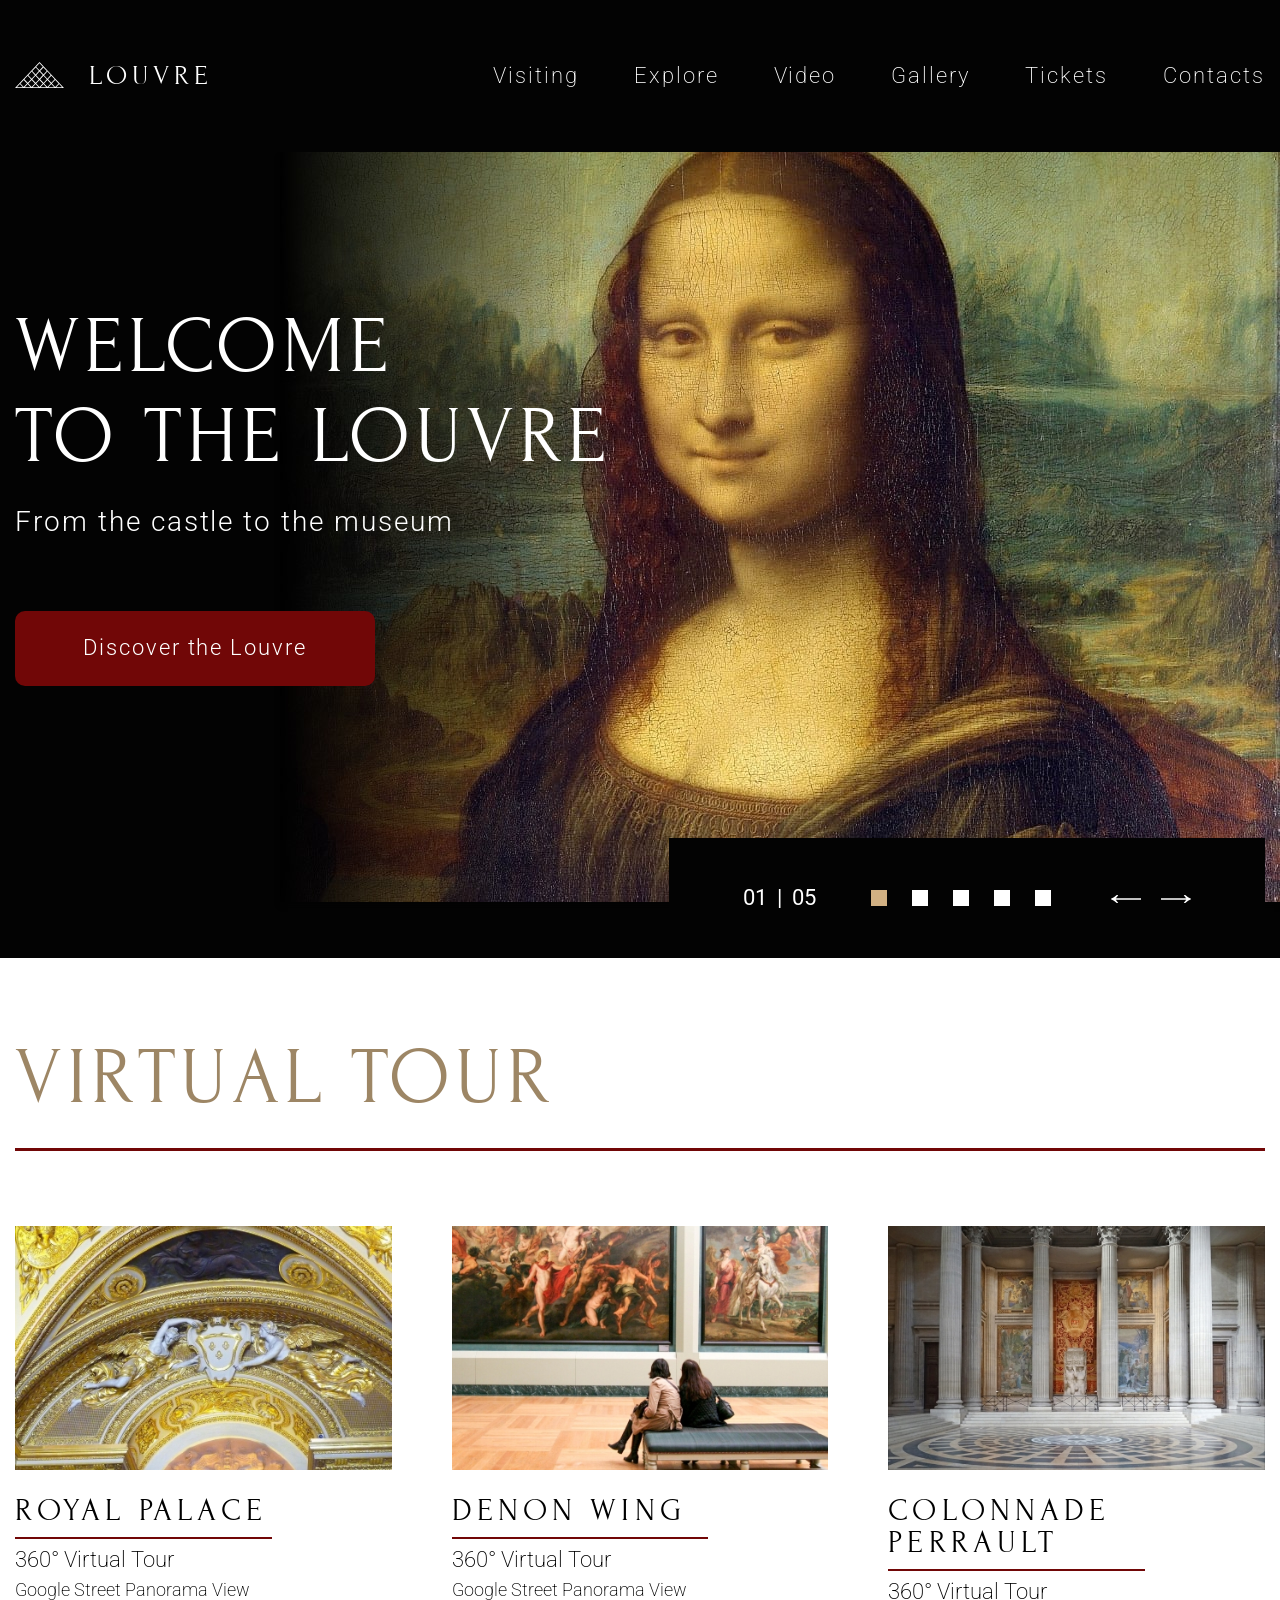
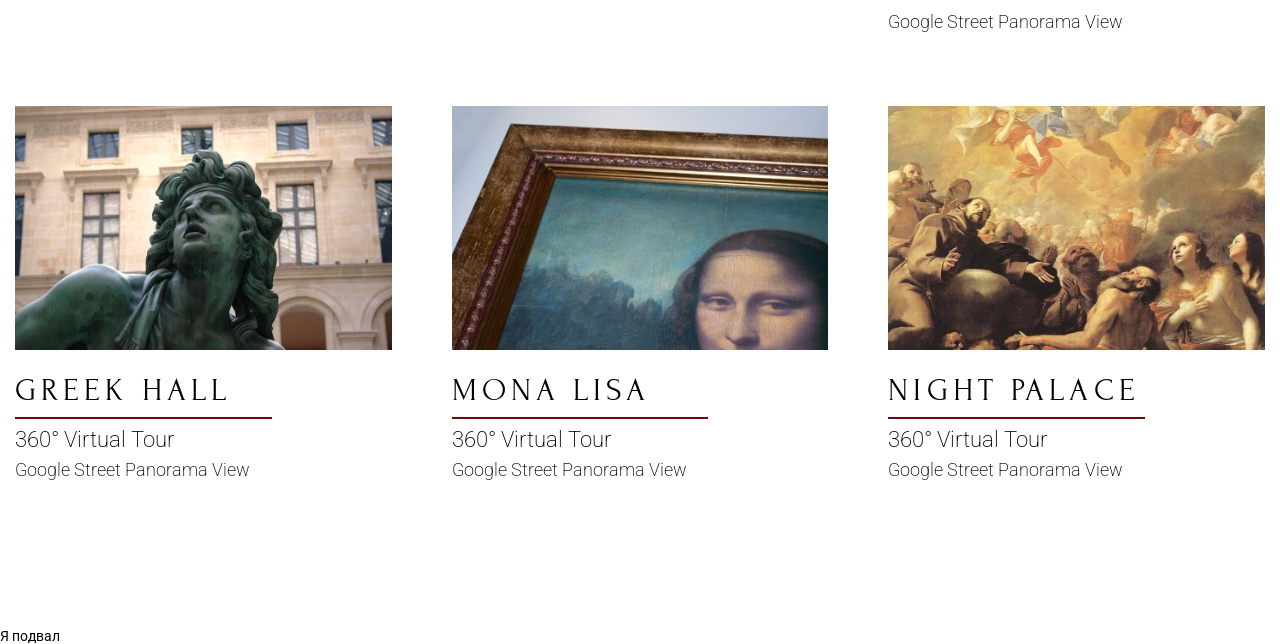
==== index.html @ 964377dc "feat: add block visiting" ====
<!DOCTYPE html>
<html lang="en">
<head>
    <meta charset="UTF-8">
    <meta name="viewport" content="width=1440, initial-scale=1.0">
    <link rel="stylesheet" href="./css/style.css">
    <title>museum</title>
</head>
<body>
    <div class="wrapper">
        <header class="header-top">
            <div class="header-top__container _container">
                <div class="header-top__body">
                    <div class="header-top__label">Louvre</div>
                    <ul class="header-top__menu menu-header">
                        <li class="menu-header__item"><a href="" class="menu-header__link">Visiting</a></li>
                        <li class="menu-header__item"><a href="" class="menu-header__link">Explore</a></li>
                        <li class="menu-header__item"><a href="" class="menu-header__link">Video</a></li>
                        <li class="menu-header__item"><a href="" class="menu-header__link">Gallery</a></li>
                        <li class="menu-header__item"><a href="" class="menu-header__link">Tickets</a></li>
                        <li class="menu-h   eader__item"><a href="" class="menu-header__link">Contacts</a></li>
                    </ul>
                </div>
            </div>
        </header>
        <main class="page">
            <section class="page__welcome welcome">
                <div class="welcome__container _container">
                    <div class="welcome__body">
                        <div class="welcome__content">
                            <h2 class="welcome__label">Welcome <br> to the Louvre</h2>
                            <div class="welcome__text">From the castle to the museum</div>
                            <a href="" class="welcome__button">Discover the Louvre</a>
                        </div>
                        <div class="welcome__slider slider-welcome">
                            <div class="slider-welcome__slide-numbers">
                                <div class="slider-welcome__current-slide-number">01</div>
                                <p>|</p>
                                <div class="slider-welcome__total-slide-numbers">05</div>
                            </div>
                            <div class="slider-welcome__rectangles">    
                                <div class="slider-welcome__rect slider-welcome__rect_cur"></div>
                                <div class="slider-welcome__rect"></div>
                                <div class="slider-welcome__rect"></div>
                                <div class="slider-welcome__rect"></div>
                                <div class="slider-welcome__rect"></div>
                            </div>
                            <div class="slider-welcome__left-arrow"><svg width="30" height="8" viewBox="0 0 30 8" fill="none" xmlns="http://www.w3.org/2000/svg"><path d="M5.72254 8C3.90173 6.31339 1.99422 5.08262 0 4.30769V3.69231C1.99422 2.89459 3.90173 1.66382 5.72254 0H7.23988C6.37283 1.4359 5.53468 2.52991 4.72543 3.28205H30V4.71795H4.72543C5.53468 5.47009 6.37283 6.5641 7.23988 8H5.72254Z" fill="currentColor" /></svg></div>
                            <div class="slider-welcome__right-arrow"><svg width="30" height="8" viewBox="0 0 30 8" fill="none" xmlns="http://www.w3.org/2000/svg"><path d="M24.2775 1.97284e-06C26.0983 1.68661 28.0058 2.91738 30 3.69231L30 4.30769C28.0058 5.10541 26.0983 6.33618 24.2775 8L22.7601 8C23.6272 6.5641 24.4653 5.47009 25.2746 4.71795L3.48964e-07 4.71795L5.01636e-07 3.28205L25.2746 3.28205C24.4653 2.52992 23.6272 1.4359 22.7601 1.86378e-06L24.2775 1.97284e-06Z" fill="currentColor" /></svg></div>
                        </div>
                    </div>
                    <div class="welcome__background-image"><img src="./images/welcome/01.jpg" alt=""></div>
                </div>
            </section>
            <section class="page__visiting visiting">
                <div class="visiting__container _container">
                    <div class="visiting__title"><h2>virtual tour</h2></div>
                    <div class="visiting__body">
                        <div class="visiting__row">
                            <div class="visiting__column">
                                <div class="visiting__item item-visiting">
                                    <a class="item-visiting__image _ibg" href="#"><img src="./images/visiting/01.jpg" alt="Royal Palace"></a>
                                    <div class="item-visiting__body">
                                        <a class="item-visiting__label" href="#">Royal Palace</a>
                                        <div class="item-visiting__horizontalrule"></div>
                                        <div class="item-visiting__type">360° Virtual Tour</div>
                                        <div class="item-visiting__text">Google Street Panorama View</div>
                                    </div>
                                </div>
                            </div>
                            <div class="visiting__column">
                                <div class="visiting__item item-visiting">
                                    <a class="item-visiting__image _ibg" href="#"><img src="./images/visiting/02.jpg" alt="Royal Palace"></a>
                                    <div class="item-visiting__body">
                                        <a class="item-visiting__label" href="#">Denon Wing</a>
                                        <div class="item-visiting__horizontalrule"></div>
                                        <div class="item-visiting__type">360° Virtual Tour</div>
                                        <div class="item-visiting__text">Google Street Panorama View</div>
                                    </div>
                                </div>
                            </div>
                            <div class="visiting__column">
                                <div class="visiting__item item-visiting">
                                    <a class="item-visiting__image _ibg" href="#"><img src="./images/visiting/03.jpg" alt="Royal Palace"></a>
                                    <div class="item-visiting__body">
                                        <a class="item-visiting__label" href="#">Colonnade Perrault</a>
                                        <div class="item-visiting__horizontalrule"></div>
                                        <div class="item-visiting__type">360° Virtual Tour</div>
                                        <div class="item-visiting__text">Google Street Panorama View</div>
                                    </div>
                                </div>
                            </div>
                        </div>
                        <div class="visiting__row">
                            <div class="visiting__column">
                                <div class="visiting__item item-visiting">
                                    <a class="item-visiting__image _ibg" href="#"><img src="./images/visiting/04.jpg" alt="Royal Palace"></a>
                                    <div class="item-visiting__body">
                                        <a class="item-visiting__label" href="#">Greek hall</a>
                                        <div class="item-visiting__horizontalrule"></div>
                                        <div class="item-visiting__type">360° Virtual Tour</div>
                                        <div class="item-visiting__text">Google Street Panorama View</div>
                                    </div>
                                </div>
                            </div>
                            <div class="visiting__column">
                                <div class="visiting__item item-visiting">
                                    <a class="item-visiting__image _ibg" href="#"><img src="./images/visiting/05.jpg" alt="Royal Palace"></a>
                                    <div class="item-visiting__body">
                                        <a class="item-visiting__label" href="#">Mona Lisa</a>
                                        <div class="item-visiting__horizontalrule"></div>
                                        <div class="item-visiting__type">360° Virtual Tour</div>
                                        <div class="item-visiting__text">Google Street Panorama View</div>
                                    </div>
                                </div>
                            </div>
                            <div class="visiting__column">
                                <div class="visiting__item item-visiting">
                                    <a class="item-visiting__image _ibg" href="#"><img src="./images/visiting/06.jpg" alt="Royal Palace"></a>
                                    <div class="item-visiting__body">
                                        <a class="item-visiting__label" href="#">Night Palace</a>
                                        <div class="item-visiting__horizontalrule"></div>
                                        <div class="item-visiting__type">360° Virtual Tour</div>
                                        <div class="item-visiting__text">Google Street Panorama View</div>
                                    </div>
                                </div>
                            </div>
                        </div>
                    </div>
                </div>
            </section>
        </main>
        <footer class="footer">Я подвал</footer>
    </div>
    
</body>
</html>
---- css/style.css ----
/*Обнуление*/
*{padding: 0;margin: 0;border: 0;}
*,*:before,*:after{-moz-box-sizing: border-box;-webkit-box-sizing: border-box;box-sizing: border-box;}
:focus,:active{outline: none;}
a:focus,a:active{outline: none;}
nav,footer,header,aside{display: block;}
html,body{height:100%;width:100%;font-size:100%;line-height:1;font-size:14px;-ms-text-size-adjust:100%;-moz-text-size-adjust:100%;-webkit-text-size-adjust:100%;}
input,button,textarea{font-family:inherit;}
input::-ms-clear{display: none;}
button{cursor: pointer;}
button::-moz-focus-inner{padding:0;border:0;}
a,a:visited{text-decoration: none;}
a:hover{text-decoration: none;}
ul li{list-style: none;}
img{vertical-align: top;}
h1,h2,h3,h4,h5,h6{font-size:inherit;font-weight: inherit;}
/*--------------------*/

@font-face{
    font-family: 'Roboto';
    src: url(../fonts/Roboto-Regular.woff2) format('woff2');
    font-weight: 400;
    font-style: normal;
    font-display: swap;
}
@font-face{
    font-family: 'Roboto';
    src: url(../fonts/Roboto-Light.woff2) format('woff2');
    font-weight: 300;
    font-style: normal;
    font-display: swap;
}
@font-face{
    font-family: 'Roboto';
    src: url(../fonts/Roboto-Medium.woff2) format('woff2');
    font-weight: 500;
    font-style: normal;
    font-display: swap;
}
@font-face{
    font-family: 'Roboto';
    src: url(../fonts/Roboto-Thin.woff2) format('woff2');
    font-weight: 100;
    font-style: normal;
    font-display: swap;
}
@font-face{
    font-family: 'Roboto';
    src: url(../fonts/Roboto-Bold.woff2) format('woff2');
    font-weight: 700;
    font-style: normal;
    font-display: swap;
}
@font-face{
    font-family: 'Forum';
    src: url(../fonts/Forum.woff2) format('woff2');
    font-weight: 400;
    font-style: normal;
    font-display: swap;
}
@font-face{
    font-family: 'Roboto';
    src: url(../fonts/Roboto-ExtraLight.woff2) format('woff2');
    font-weight: 200;
    font-style: normal;
    font-display: swap;
}

:root { 
  --font-family: "Roboto", sans-serif;
  --second-family: "Forum", sans-serif;
}

body{
    font-family: var(--font-family);
}

._container {
    min-height: 100%;
    max-width: 1440px;
    padding: 0 15px;
    margin: 0 auto;
    box-sizing: content-box;
}

.wrapper {
    max-width: 100%;
    min-height: 100%;
    display: flex;
    flex-direction: column;
}

._ibg{
    position: relative;
}
._ibg img{
    position: absolute;
    width: 100%;
    height: 100%;
    top: 0;
    left: 0;
    object-fit: cover;
}

/*--PAGE--------------------------------*/
.page {
    flex: 1 1 auto;
}

.page__welcome {
}
.page__visiting {
}

/*-HEADER-------------------------------------------------------------*/
.header-top {
    background: #030303;
    padding: 62px 0;
}

.header-top__container {
}

.header-top__body {
    display: flex;
    align-items: center;
    justify-content: space-between;
}
.header-top__label {
    font-family: var(--second-family);
    font-size: 28px;
    letter-spacing: 0.18em;
    text-transform: uppercase;
    color: #fff;
    background: url(../images/header/icons/01.svg) 0 0 no-repeat;
    display: flex;
    align-items: center;
    padding: 0 0 0 74px;
}
.header-top__menu {
}
.menu-header {
    display: flex;
    align-items: center;
}
.menu-header__item {
}
.menu-header__item:not(:last-child) {
    margin: 0 55px 0 0;
}
.menu-header__link {
    font-weight: 200;
    font-size: 22px;
    letter-spacing: 0.09em;
    color: #fff;
    transition: all 0.2s ease 0s;
}
.menu-header__link:hover{
    color:#9d8665;
}
.menu-header__link:active{
    color: #7e6c51;
}

/*-WELCOM--------------------------------------*/


.welcome {
    position: relative;
    background: #030303;
    overflow: hidden;
}
.welcome__container {
    position: relative;
}
.welcome__body{
    position: relative;
    z-index: 10;
}
._container {
}
.welcome__content {
    padding: 150px 0 272px 0;
    max-width: 598px;
}
.welcome__label {
    font-family: var(--second-family);
    font-weight: 400;
    font-size: 80px;
    line-height: 113%;
    letter-spacing: 0.06em;
    text-transform: uppercase;
    color: #fff;
    margin: 0 0 25px 0;
}
.welcome__text {
    font-weight: 300;
    font-size: 28px;
    letter-spacing: 0.07em;
    color: #fff;
    margin: 0 0 75px 0;
}
.welcome__button {
    border-radius: 10px;
    max-width: 360px;
    background: #710707;
    min-height: 75px;
    display: flex;
    align-items: center;
    justify-content: center;
    text-align: center;
    padding: 0 64px;
    font-weight: 300;
    font-size: 22px;
    letter-spacing: 0.09em;
    color: #fff;
    transition: all 0.2s ease 0s;
}
.welcome__button:hover{
    background: #9d8665;
}
.welcome__image {
}
.welcome__slider {
    position: absolute;
    bottom: 0;
    right: 0;
    min-height: 120px;
    padding: 0 74px;
    background: #030303;
}
.slider-welcome {
    display: flex;
    justify-content: center;
    align-items: center;
    text-align: center;
}
.slider-welcome__slide-numbers{
    display: inline-flex;
    font-weight: 400;
    font-size: 22px;
    line-height: 182%;
    text-transform: uppercase;
    color: #fff;
    margin-right: 55px;
}
.slider-welcome__slide-numbers > *:not(:last-child){
    margin-right: 10px;
}
.slider-welcome__current-slide-number {
}
.slider-welcome__total-slide-numbers {
}
.slider-welcome__rectangles{
    display: flex;
    margin-right: 60px;
}
.slider-welcome__rectangles >*:not(:last-child){
    margin-right: 25px;
}
.slider-welcome__rect {
    padding: 8px 8px;
    background-color: #fff;
}
.slider-welcome__rect_cur {
    background-color: #d2b183;
    transition: all 0.2s ease 0s;
}
.slider-welcome__rect_cur:hover{
    background-color: #9d8665;
}
.slider-welcome__left-arrow{
    color: #fff;
    transition: all 0.2s ease 0s;
}
.slider-welcome__right-arrow {
    margin-left:20px;
    color: #fff;
    transition: all 0.2s ease 0s;
}

.slider-welcome__left-arrow:hover{
    color: #9d8665;
}

.slider-welcome__right-arrow:hover{
    color: #9d8665;
} 

.welcome__background-image{
    position: absolute;
    top: 0;
    right: 0;
    z-index: 2;
    box-shadow: 0 4px 4px 0 #030303;
}
.welcome__background-image img{
    max-width: 100%;
}

/*-VISITING-----------------------------------------------*/


.visiting {
    padding: 75px 0;
}
.visiting__container {
}

.visiting__title {
    font-weight: 400;
    font-family: var(--second-family);
    font-size: 80px;
    line-height: 113%;
    letter-spacing: 0.06em;
    text-transform: uppercase;
    color: #9d8665;
    padding: 0 0 25px 0;
    border-bottom: 3px solid #710707;
}
.visiting__body {
    padding: 75px 0 0 0;
}
.visiting__row {
    display: flex;
    margin: 0 -30px;
}
.visiting__column {
    flex: 0 1 33.33333%;
    padding: 0 30px;
    margin: 0 0 75px 0;
}
.visiting__item {
}
.item-visiting {
}
.item-visiting__image {
    padding: 0 0 64.772%  0;
    display: block;
    position: relative;
    margin: 0 0 25px 0;
}
.item-visiting__body {
}
.item-visiting__body>*:not(:last-child) {
    margin: 0 0 10px 0;
}
.item-visiting__label {
    font-family: var(--second-family);
    font-weight: 400;
    font-size: 32px;
    letter-spacing: 0.16em;
    text-transform: uppercase;
    display: block;
    color: inherit;
}
.item-visiting__horizontalrule{
    min-height: 2px;
    background-color: #710707;
    max-width: 68.18%;
}
.item-visiting__type {
    font-weight: 200;
    font-size: 22px;
}
.item-visiting__text {
    font-weight: 200;
    font-size: 18px;
}
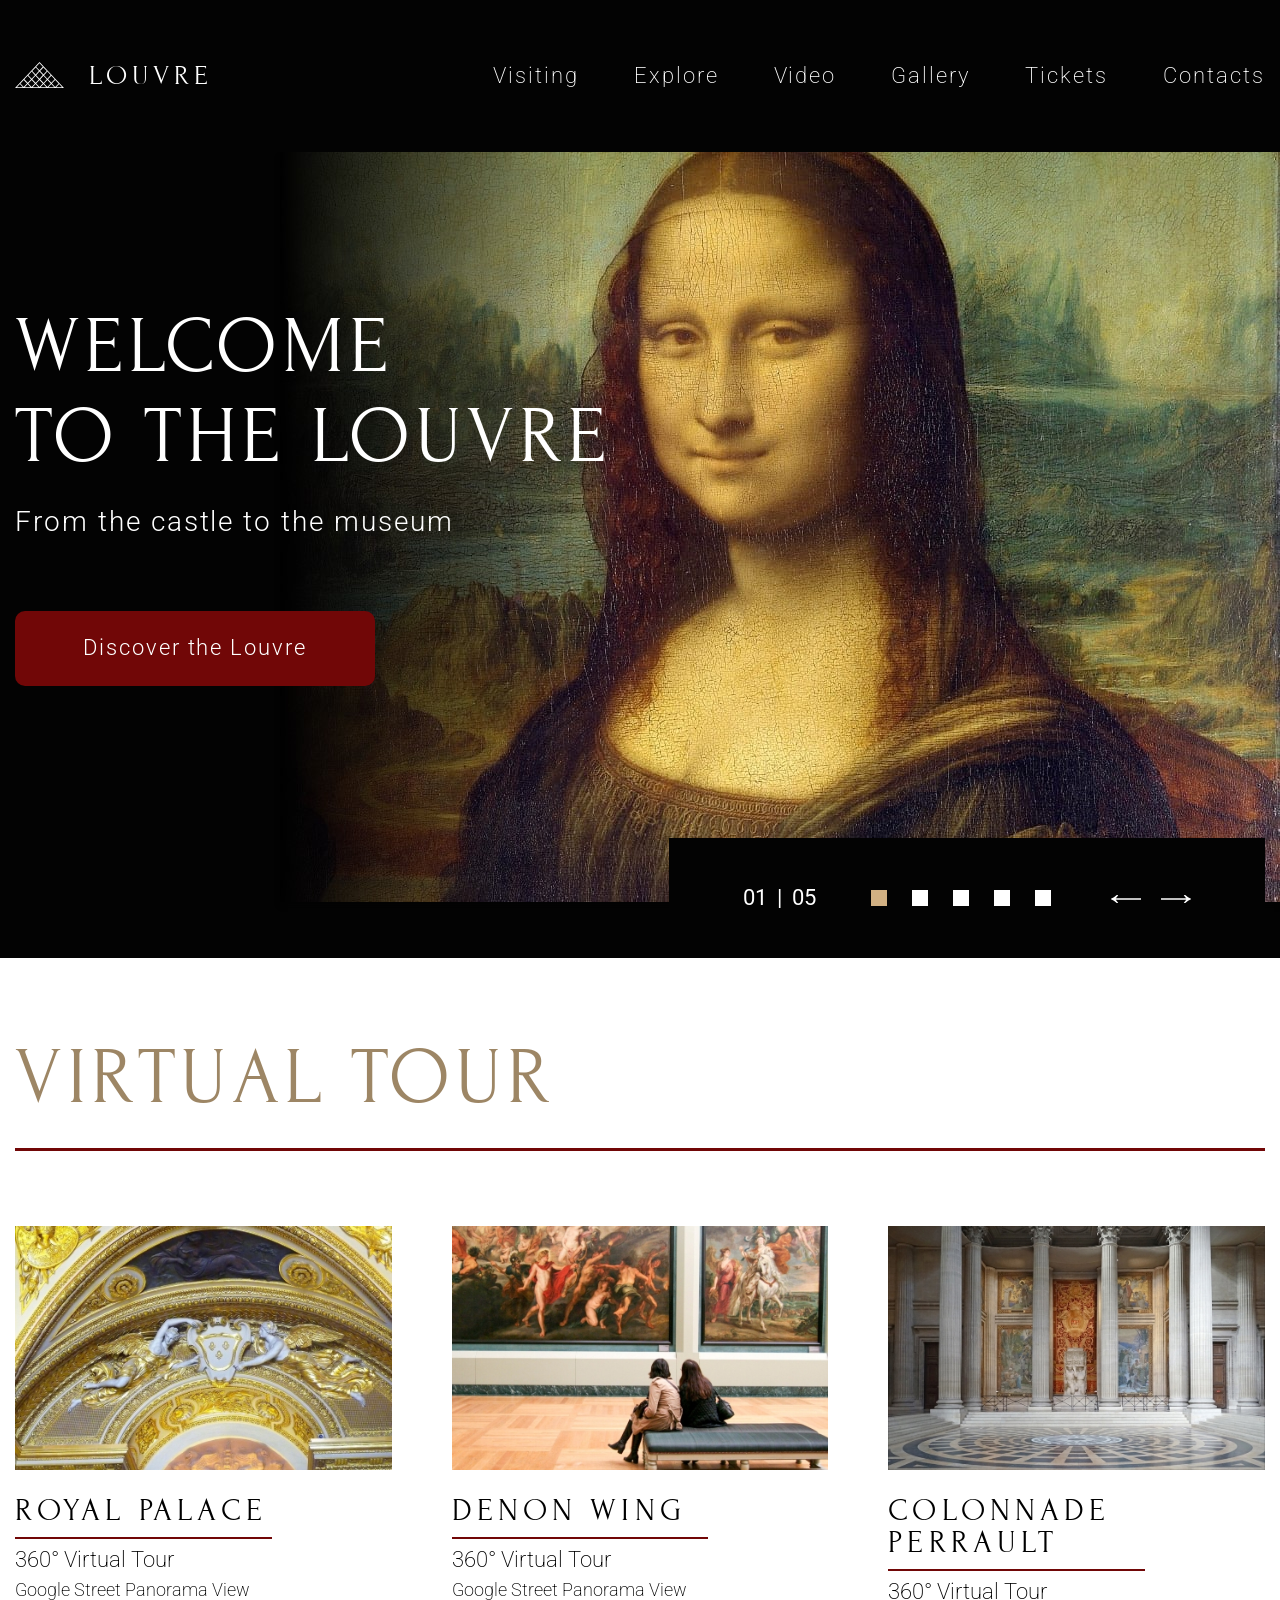
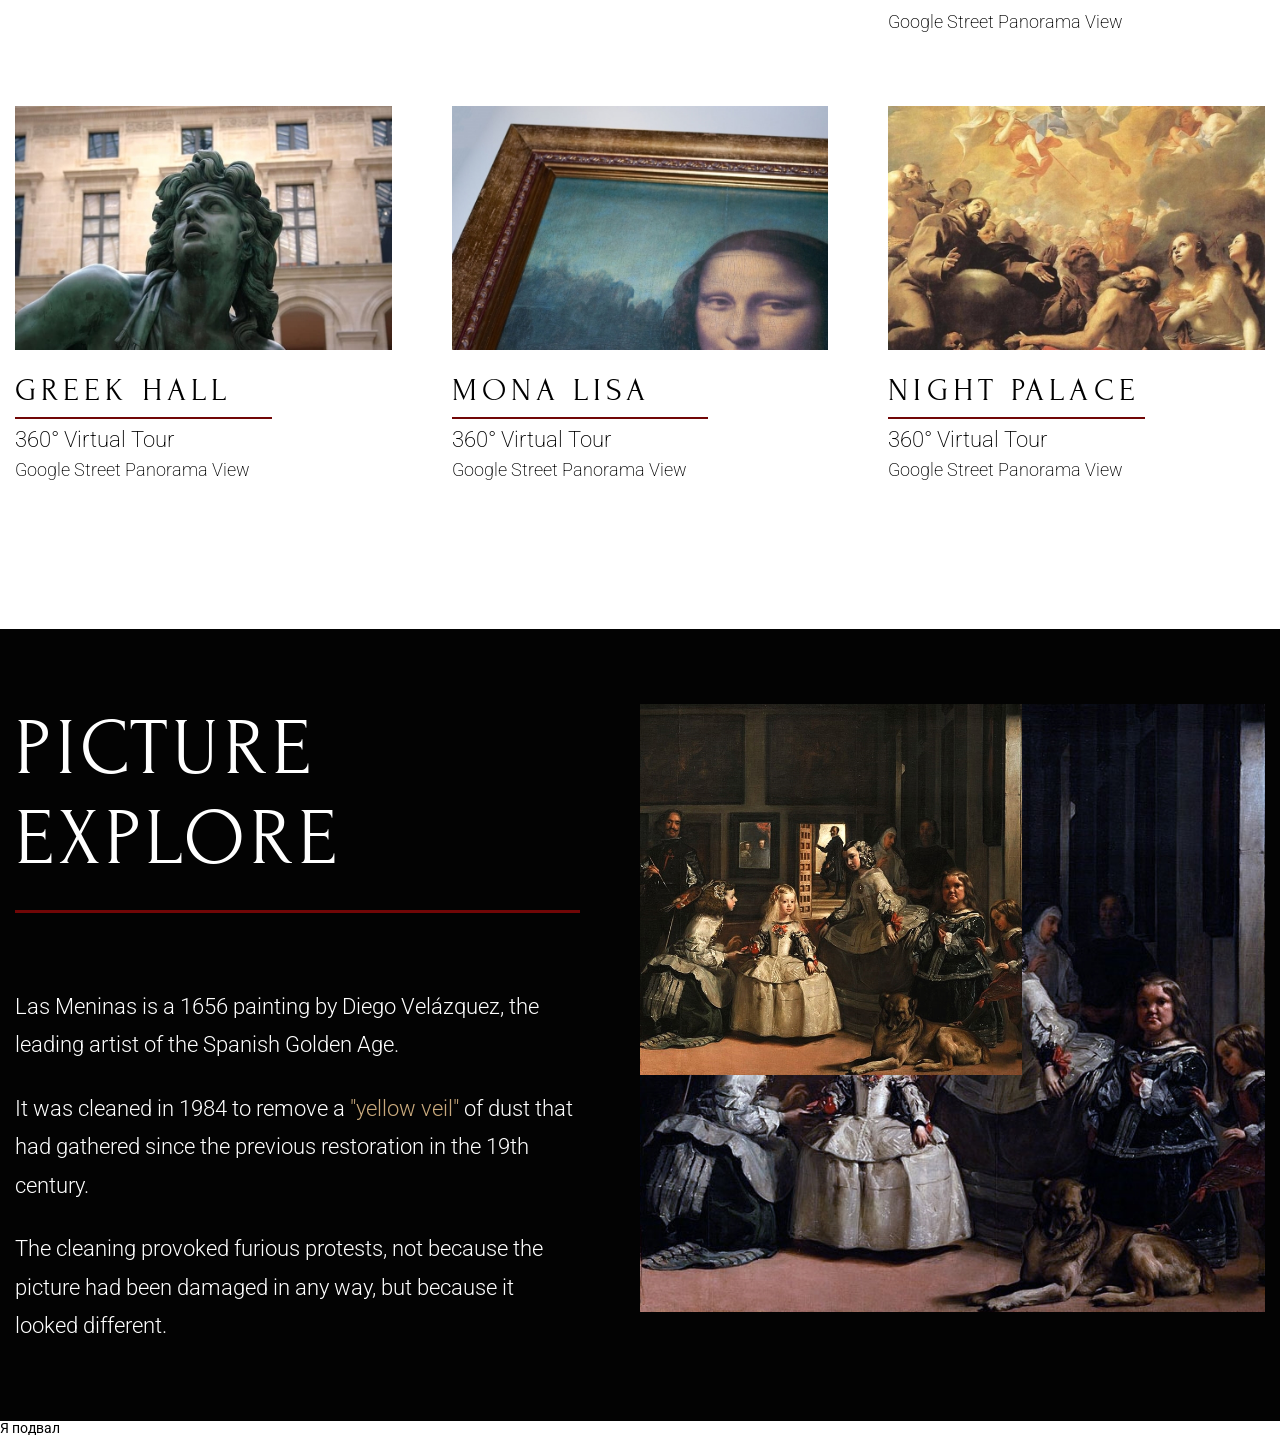
==== commit 81bf6534: "feat: add explore block" ====
--- a/index.html
+++ b/index.html
@@ -129,6 +129,24 @@
                     </div>
                 </div>
             </section>
+            <section class="page__explore explore">
+                <div class="explore__container _container">
+                    <div class="explore__body">
+                        <div class="explore__content">
+                            <div class="explore__title title"><h2>Picture explore</h2></div>
+                            <div class="explore__paragraphs">
+                                <div class="explore__paragraph">Las Meninas is a 1656 painting by Diego Velázquez, the leading artist of the Spanish Golden Age.</div>
+                                <div class="explore__paragraph">It was cleaned in 1984 to remove a <span class="gold-text">"yellow veil"</span> of dust that had gathered since the previous restoration in the 19th century.</div>
+                                <div class="explore__paragraph">The cleaning provoked furious protests, not because the picture had been damaged in any way, but because it looked different.</div>
+                            </div>
+                        </div>
+                        <div class="explore__images">
+                            <div class="explore__image explore__image_before"><img src="./images/explore/01.jpg" alt=""></div>
+                            <div class="explore__image explore__image_after"><img src="./images/explore/02.jpg" alt=""></div>
+                        </div>
+                    </div>
+                </div>
+            </section>
         </main>
         <footer class="footer">Я подвал</footer>
     </div>
--- a/css/style.css
+++ b/css/style.css
@@ -112,6 +112,9 @@
 .page__visiting {
 }
 
+.page__explore {
+}
+
 /*-HEADER-------------------------------------------------------------*/
 .header-top {
     background: #030303;
@@ -366,4 +369,69 @@
 .item-visiting__text {
     font-weight: 200;
     font-size: 18px;
+}
+
+/*-EXPLORE-------------------------------------------------------------*/
+
+
+.explore {
+    background: #030303;
+    padding: 75px 0;
+}
+.explore__container {
+}
+.explore__body{
+    display: flex;
+}
+.explore__content {
+    color: #fff;
+    flex: 1 1 auto;
+    padding: 0 60px 0 0;
+}
+.explore__title {
+    padding: 0 0 25px 0;
+    border-bottom: 3px solid #710707;
+    margin: 0 0 75px 0;
+}
+.title {
+    font-family: var(--second-family);
+    font-weight: 400;
+    font-size: 80px;
+    line-height: 113%;
+    letter-spacing: 0.06em;
+    text-transform: uppercase;
+}
+.explore__paragraphs >*:not(:last-child) {
+    margin: 0 0 25px 0;
+}
+.explore__paragraph {
+    font-weight: 300;
+    font-size: 22px;
+    line-height: 175%;
+}
+.gold-text {
+    color: #caaa7d;
+}
+.explore__images{
+    flex: 0 0 50%;
+    max-width: 100%;
+    overflow: hidden;
+    position: relative;
+    padding: 0 0 48.61% 0;
+}
+.explore__image {
+    position: absolute;
+    top: 0;
+    left: 0;
+}
+.explore__image img {
+    width: 100%;
+    height: 100%;
+    object-fit: cover;
+}
+.explore__image_before {
+    max-width: 61.11%;
+    z-index: 200;
+}
+.explore__image_after {
 }
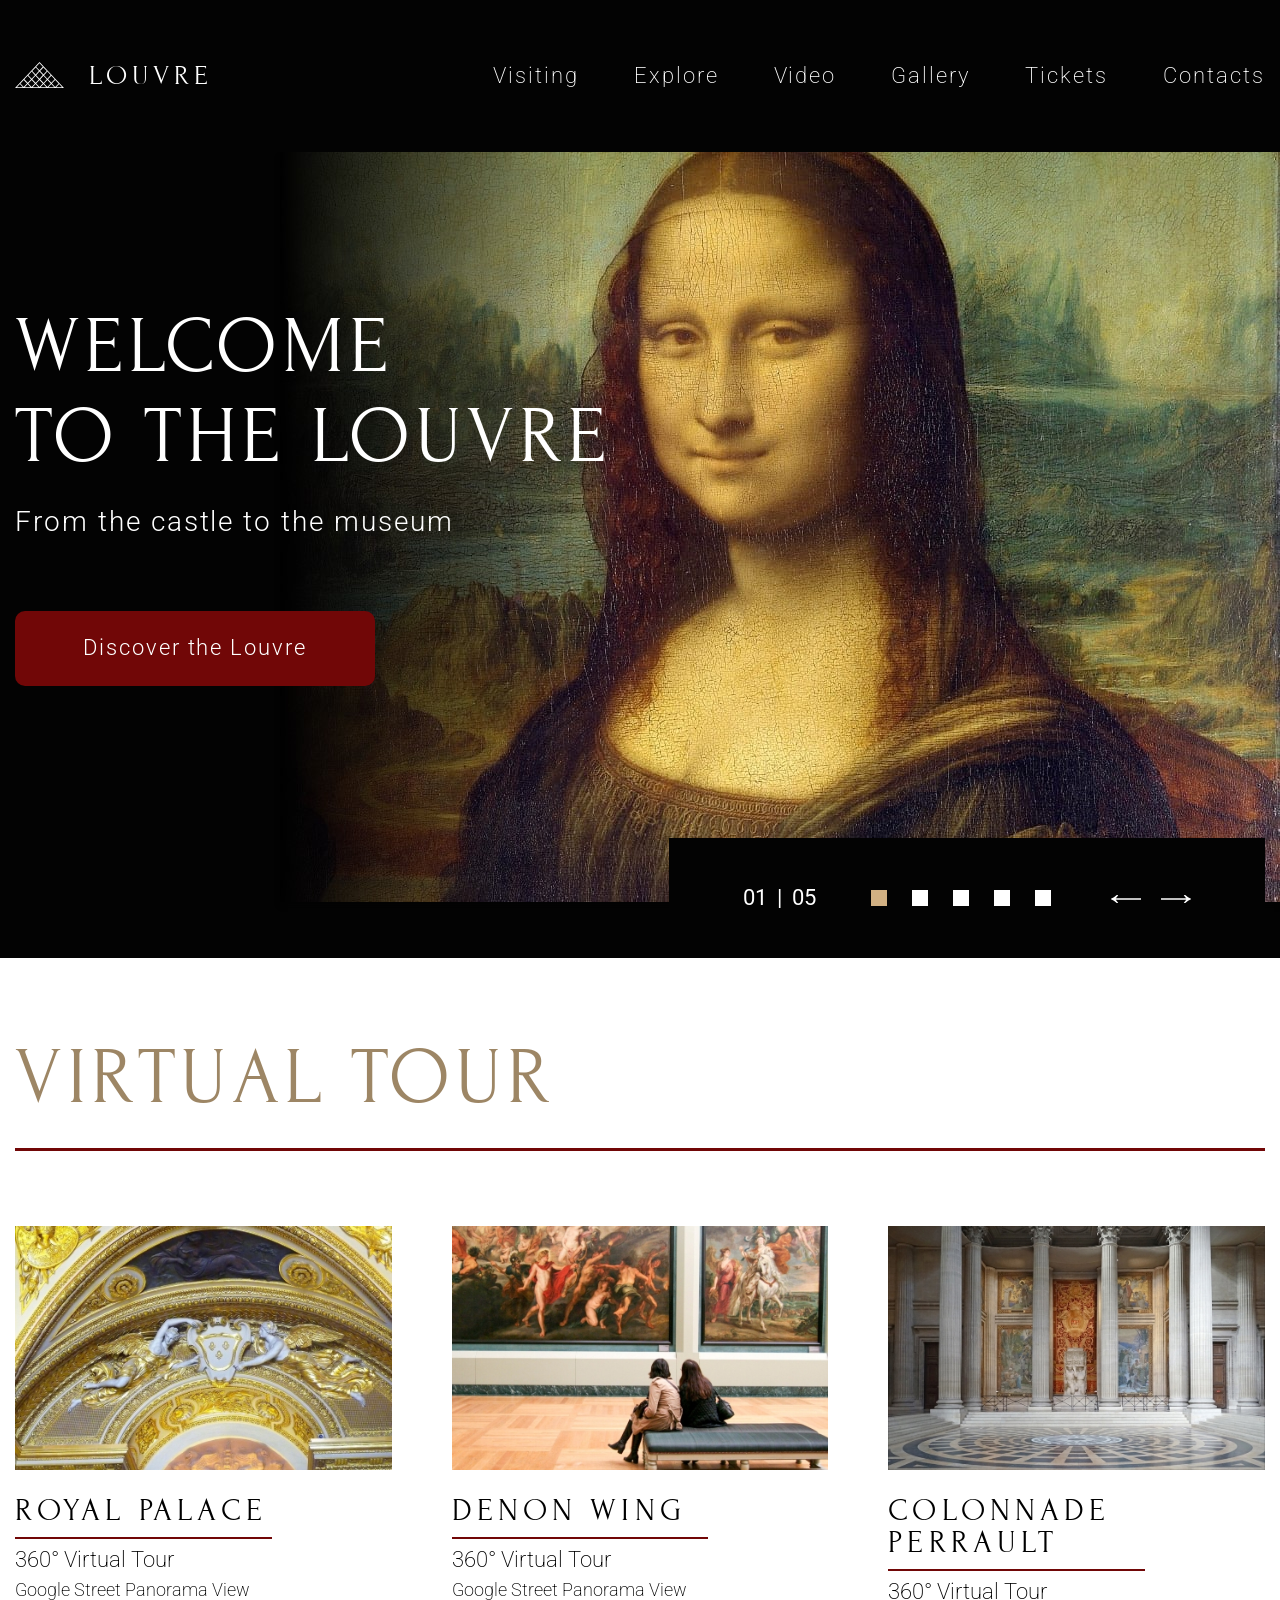
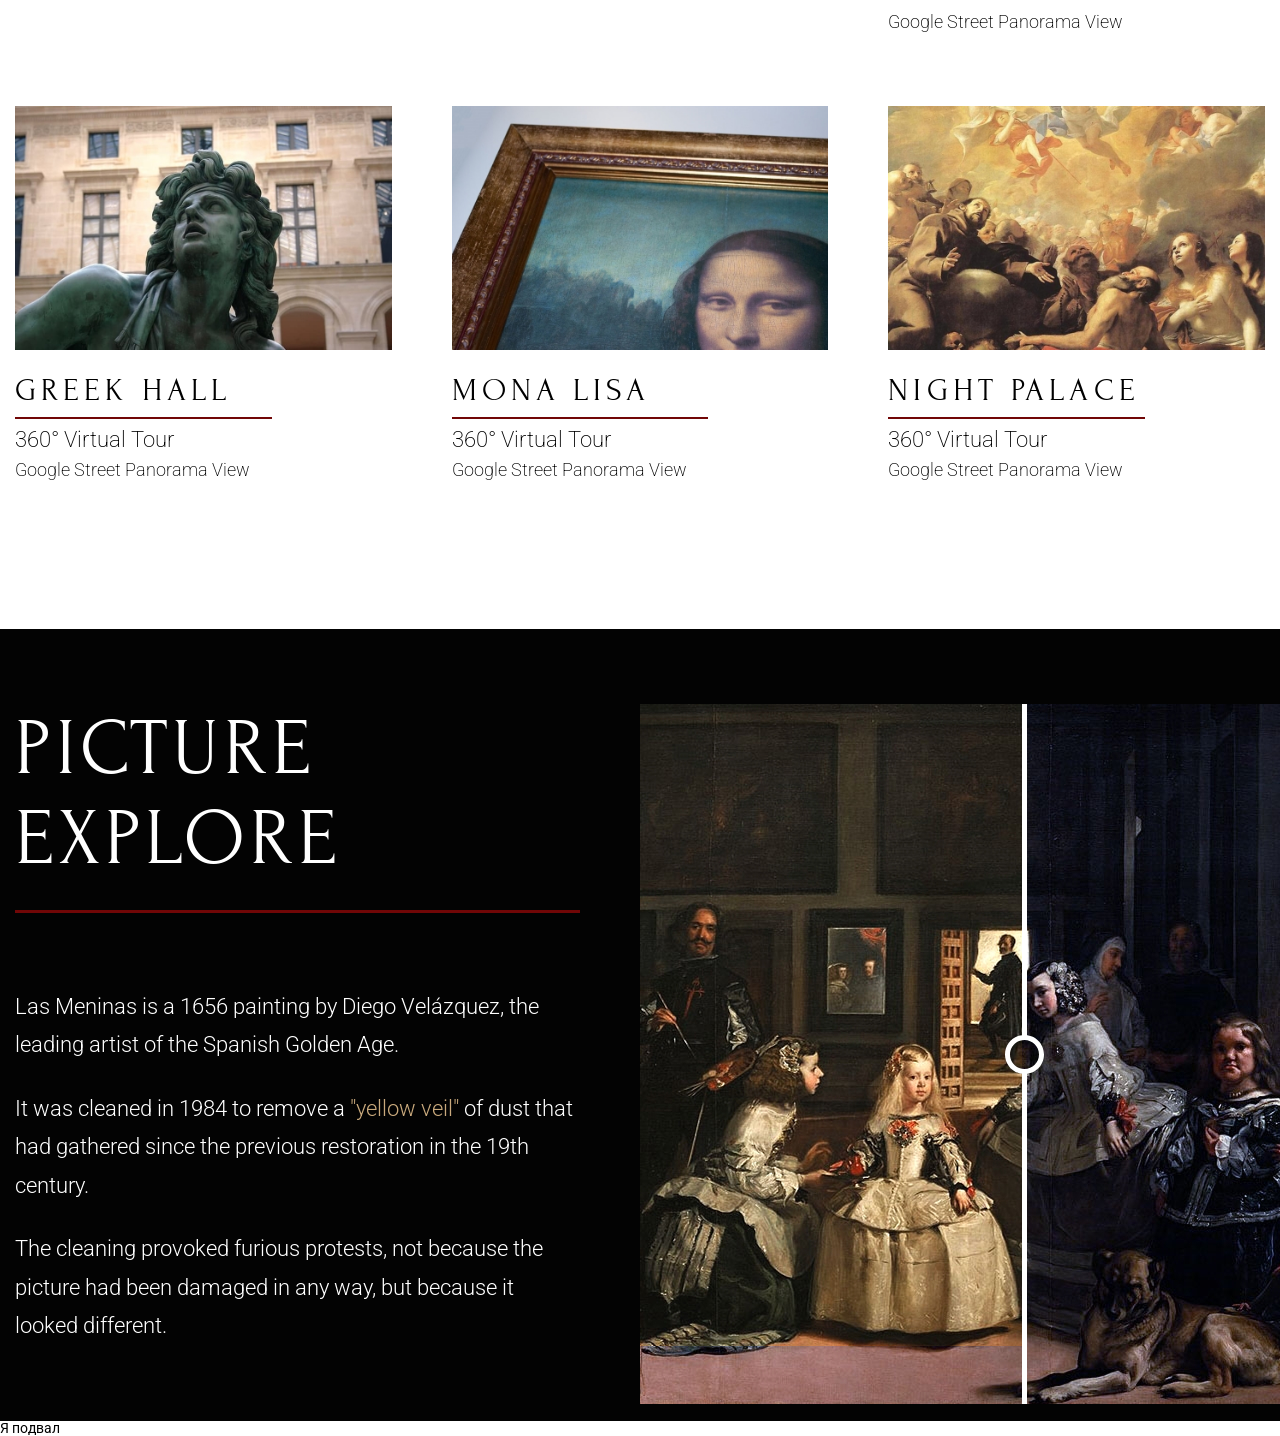
==== commit 9d5fffc9: "feate: create block visiting" ====
--- a/index.html
+++ b/index.html
@@ -143,6 +143,9 @@
                         <div class="explore__images">
                             <div class="explore__image explore__image_before"><img src="./images/explore/01.jpg" alt=""></div>
                             <div class="explore__image explore__image_after"><img src="./images/explore/02.jpg" alt=""></div>
+                            <div class="explore__dragme">
+                                <svg width="39" height="700" viewBox="0 0 39 700" fill="none" xmlns="http://www.w3.org/2000/svg"><path fill-rule="evenodd" clip-rule="evenodd" d="M19.5 365C27.5081 365 34 358.508 34 350.5C34 342.492 27.5081 336 19.5 336C11.4919 336 5 342.492 5 350.5C5 358.508 11.4919 365 19.5 365ZM19.5 370C30.2696 370 39 361.27 39 350.5C39 339.73 30.2696 331 19.5 331C8.73045 331 0 339.73 0 350.5C0 361.27 8.73045 370 19.5 370Z" fill="white" /><path d="M17 0H22V332H17V0Z" fill="white" /><path d="M17 368H22V700H17V368Z" fill="white" /></svg>
+                            </div>
                         </div>
                     </div>
                 </div>
--- a/css/style.css
+++ b/css/style.css
@@ -414,8 +414,6 @@
 }
 .explore__images{
     flex: 0 0 50%;
-    max-width: 100%;
-    overflow: hidden;
     position: relative;
     padding: 0 0 48.61% 0;
 }
@@ -425,13 +423,21 @@
     left: 0;
 }
 .explore__image img {
-    width: 100%;
+    
+}
+.explore__image_before {
+    width: 61.11%;
     height: 100%;
-    object-fit: cover;
-}
-.explore__image_before {
-    max-width: 61.11%;
     z-index: 200;
-}
+    overflow: hidden;
+}
+
 .explore__image_after {
+       
+}
+.explore__dragme{
+    position: absolute;
+    top: 0; left: 58.4%;
+    z-index: 300;
+    cursor: pointer;
 }
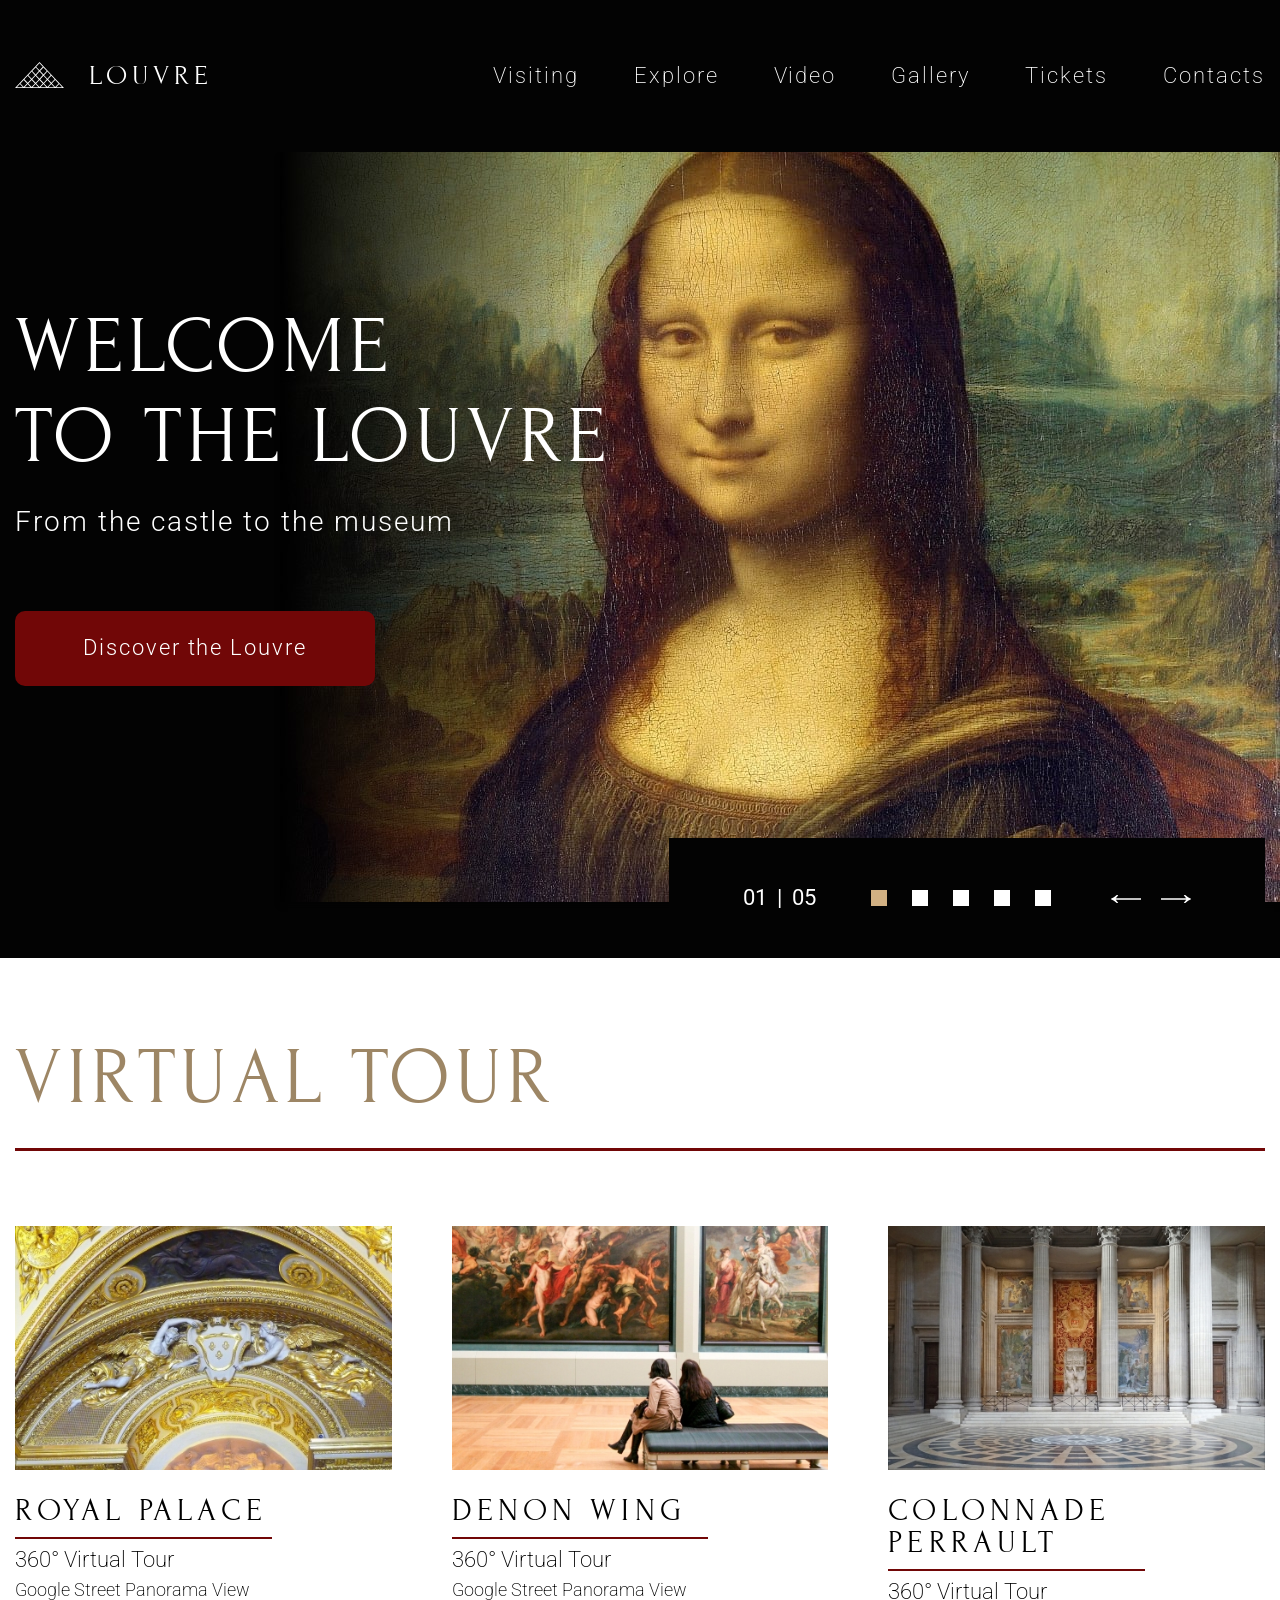
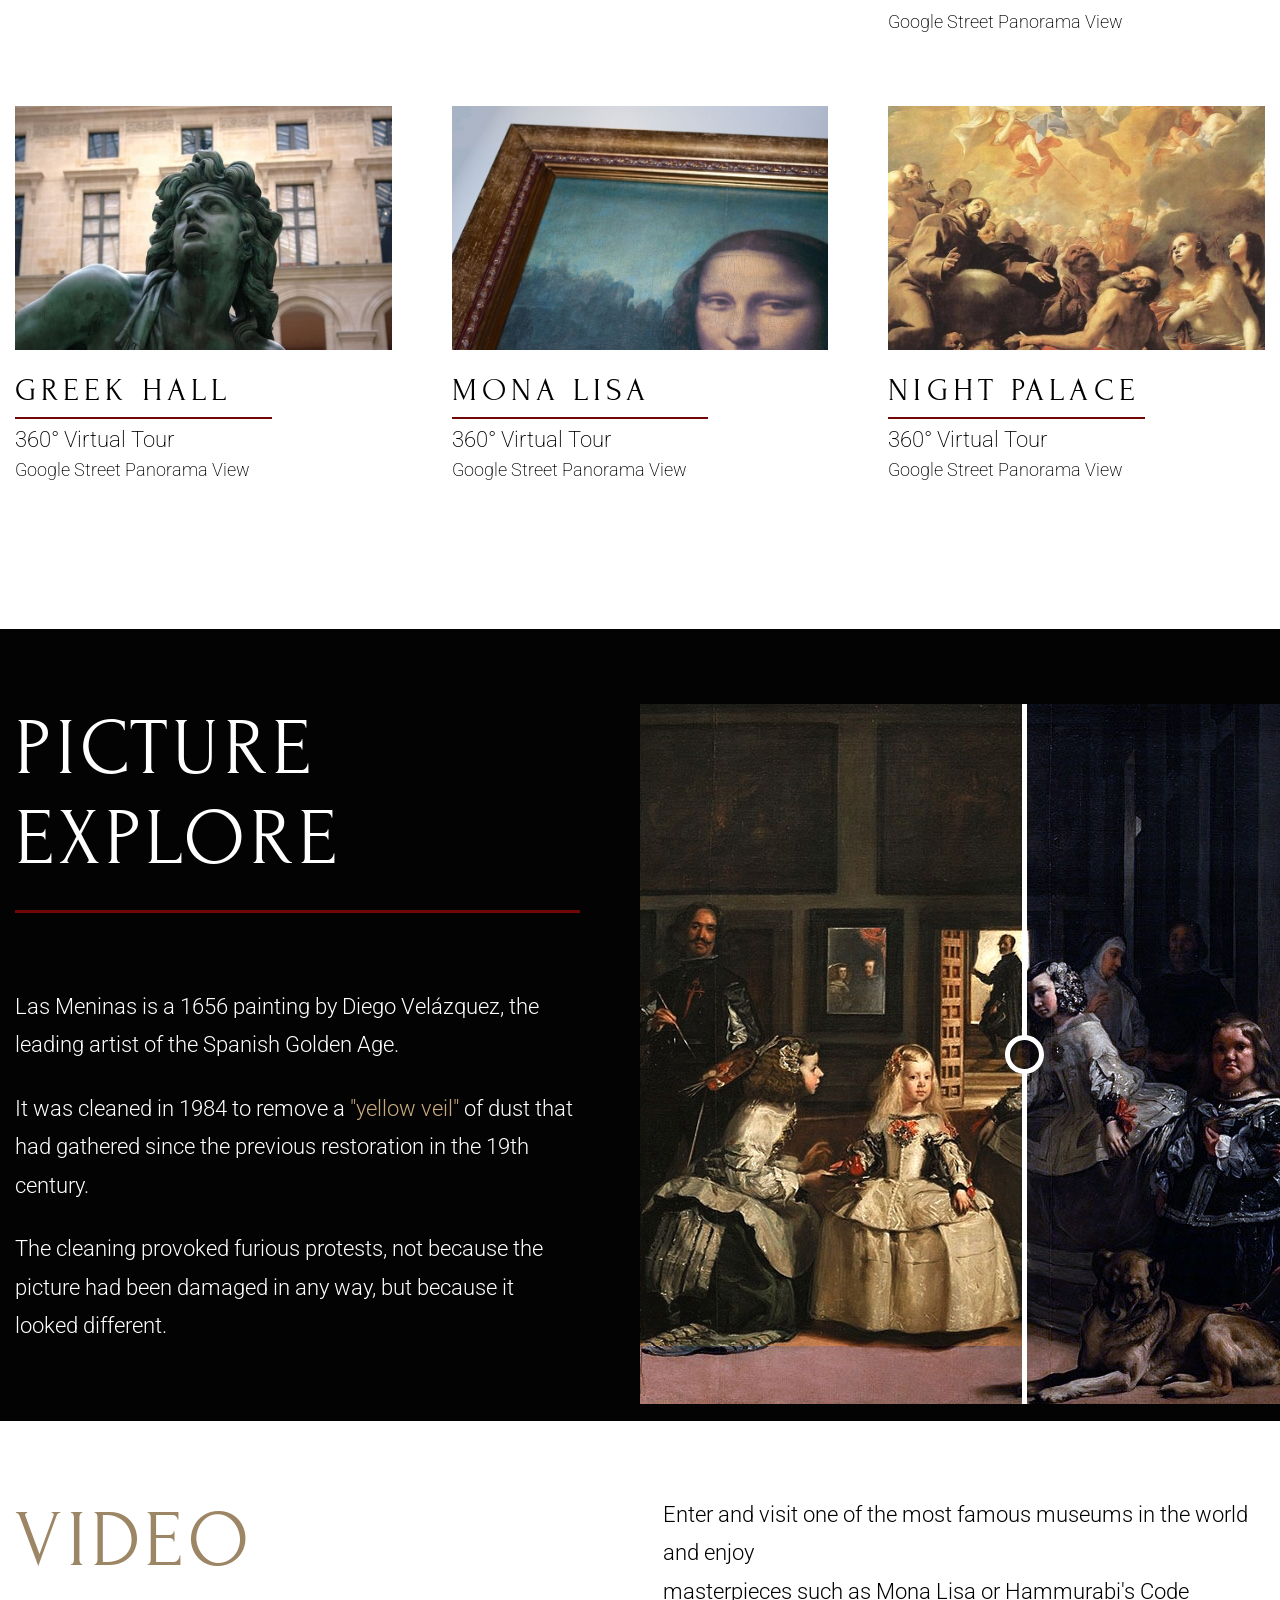
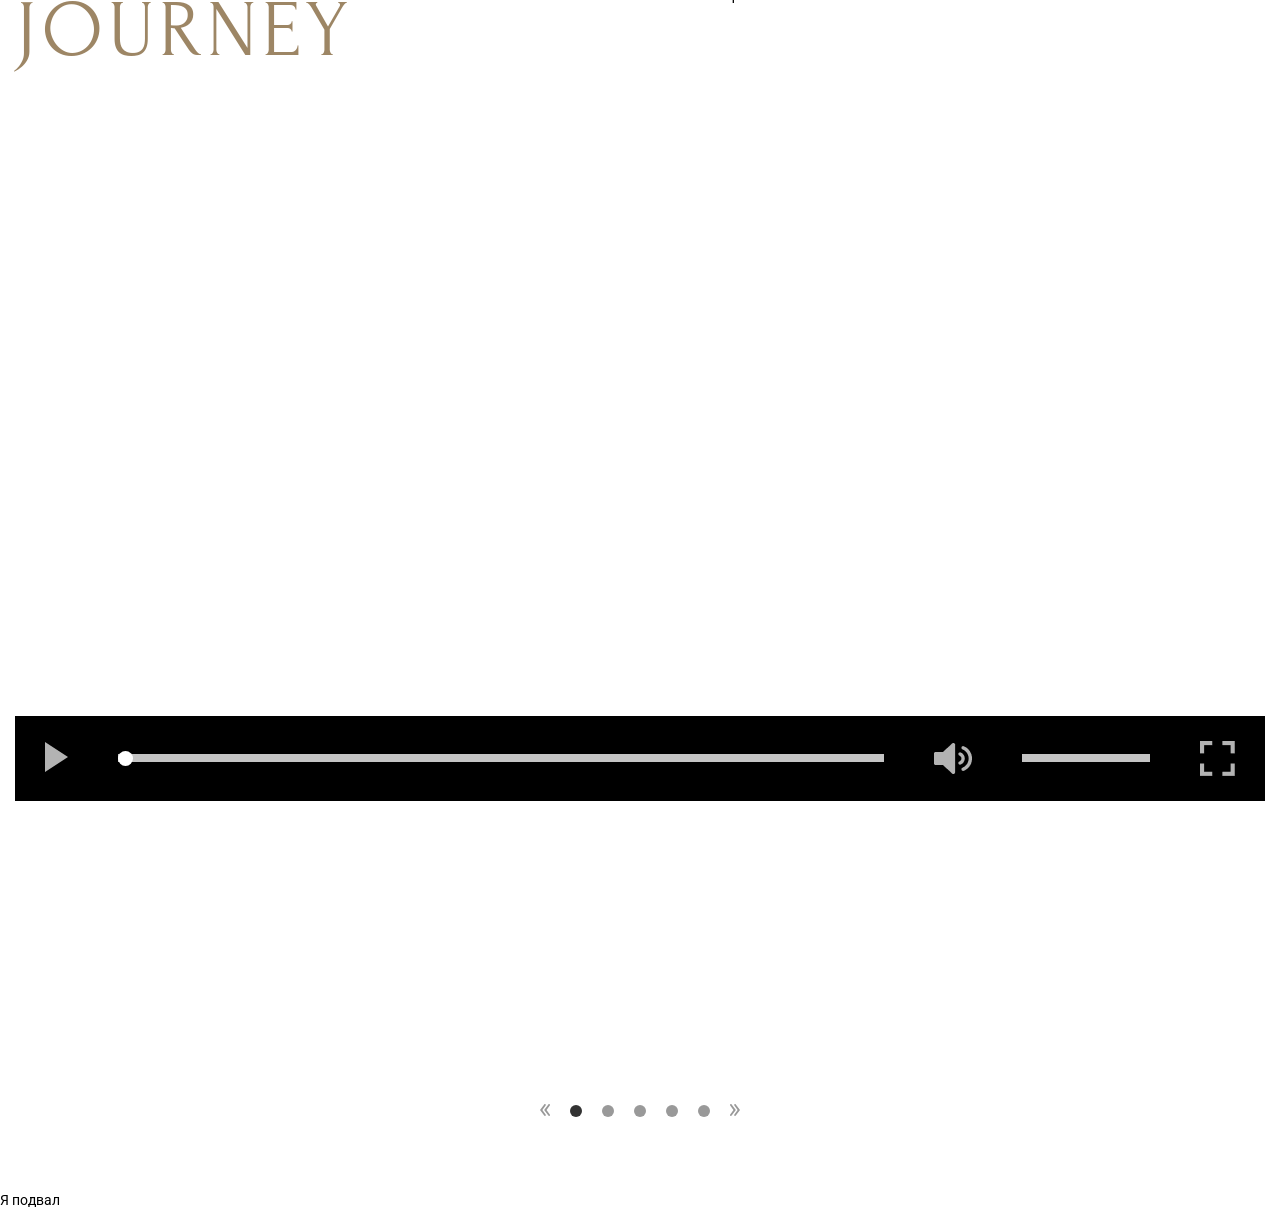
==== commit 01bb7f8b: "feat: add new video section" ====
--- a/index.html
+++ b/index.html
@@ -150,6 +150,48 @@
                     </div>
                 </div>
             </section>
+            <section class="page__video video">
+                <div class="video__container _container">
+                    <div class="video__header">
+                        <h2 class="video__title title">video journey</h2>
+                        <div class="video__subtext">Enter and visit one of the most famous museums in the world and enjoy<br> masterpieces such as Mona Lisa or Hammurabi's Code</div>
+                    </div>
+                    <div class="video__main main-video">
+                       <iframe width="560" height="315" src="https://www.youtube.com/embed/zp1BXPX8jcU?si=cO_2GG64ZSc-1LlV" title="YouTube video player" frameborder="0" allow="accelerometer; autoplay; clipboard-write; encrypted-media; gyroscope; picture-in-picture; web-share" referrerpolicy="strict-origin-when-cross-origin" allowfullscreen></iframe>
+                    </div>
+                    <div class="main-video__controls">
+                            <button class="main-video__playbutton"><svg width="23" height="30" viewBox="0 0 23 30" fill="none" xmlns="http://www.w3.org/2000/svg"><path d="M23 15.0051L0 0C0 22.6144 0 11.5158 0 30L23 15.0051Z" fill="#B3B3B3" /></svg></button>
+                            <div class="main-video__progressbar">
+                                <div class="main-video__timecircle"></div>
+                            </div>
+                            <button class="main-video__volumebutton"><img src="./images/video/02.png" alt=""/></button>
+                            <div class="main-video__volumebar"></div>
+                            <button class="main-video__fullscreenbutton"><img src="./images/video/03.png" alt=""></button>
+                    </div>
+                    <div class="video__slider slider-video">
+                        <div class="slider-video__body">
+                            <div class="slider-video__column">
+                                <div class="slider-video__element"><iframe width="560" height="315" src="https://www.youtube.com/embed/Vi5D6FKhRmo?si=Hekzec64222pebZj" title="YouTube video player" frameborder="0" allow="accelerometer; autoplay; clipboard-write; encrypted-media; gyroscope; picture-in-picture; web-share" referrerpolicy="strict-origin-when-cross-origin" allowfullscreen></iframe></div>
+                            </div>
+                            <div class="slider-video__column">
+                                <div class="slider-video__element"><iframe width="560" height="315" src="https://www.youtube.com/embed/NOhDysLnTvY?si=3-C3QTM9oGIsLW8X" title="YouTube video player" frameborder="0" allow="accelerometer; autoplay; clipboard-write; encrypted-media; gyroscope; picture-in-picture; web-share" referrerpolicy="strict-origin-when-cross-origin" allowfullscreen></iframe></div>
+                            </div>
+                            <div class="slider-video__column">
+                                <div class="slider-video__element"><iframe width="560" height="315" src="https://www.youtube.com/embed/aWmJ5DgyWPI?si=s1kFJG-v-3yIzfXe" title="YouTube video player" frameborder="0" allow="accelerometer; autoplay; clipboard-write; encrypted-media; gyroscope; picture-in-picture; web-share" referrerpolicy="strict-origin-when-cross-origin" allowfullscreen></iframe></div>
+                            </div>
+                        </div>
+                        <div class="slider-video__switches">
+                            <div class="slider-video__leftarrow"><svg width="10" height="12" viewBox="0 0 10 12" fill="none" xmlns="http://www.w3.org/2000/svg"><path fill-rule="evenodd" clip-rule="evenodd" d="M5.4777 0.219168C5.87773 0.564178 5.94259 1.19347 5.62256 1.62473L2.37578 6.00004L5.62256 10.3753C5.94259 10.8066 5.87773 11.4359 5.4777 11.7809C5.07766 12.1259 4.49394 12.056 4.17391 11.6247L0 6.00004L4.17391 0.375342C4.49394 -0.0559202 5.07766 -0.125842 5.4777 0.219168ZM9.65184 0.219168C10.0519 0.564178 10.1167 1.19347 9.7967 1.62473L6.54992 6.00004L9.7967 10.3753C10.1167 10.8066 10.0519 11.4359 9.65184 11.7809C9.2518 12.1259 8.66808 12.056 8.34805 11.6247L4.17414 6.00004L8.34805 0.375342C8.66808 -0.0559202 9.2518 -0.125842 9.65184 0.219168Z" fill="#999999" /></svg></div>
+                            <div class="slider-video__circle slider-video__circle_current"></div>
+                            <div class="slider-video__circle"></div>
+                            <div class="slider-video__circle"></div>
+                            <div class="slider-video__circle"></div>
+                            <div class="slider-video__circle"></div>
+                            <div class="slider-video__rightarrow"><svg width="10" height="12" viewBox="0 0 10 12" fill="none" xmlns="http://www.w3.org/2000/svg"><path fill-rule="evenodd" clip-rule="evenodd" d="M0.348163 0.219168C0.748196 -0.125842 1.33192 -0.0559202 1.65195 0.375342L5.82586 6.00004L1.65194 11.6247C1.33192 12.056 0.748195 12.1259 0.348162 11.7809C-0.0518709 11.4359 -0.116729 10.8066 0.203297 10.3753L3.45008 6.00004L0.203298 1.62473C-0.116728 1.19347 -0.05187 0.564177 0.348163 0.219168ZM4.5223 0.219168C4.92234 -0.125841 5.50606 -0.0559197 5.82609 0.375342L10 6.00004L5.82609 11.6247C5.50606 12.056 4.92234 12.1259 4.5223 11.7809C4.12227 11.4359 4.05741 10.8066 4.37744 10.3753L7.62422 6.00004L4.37744 1.62473C4.05741 1.19347 4.12227 0.564178 4.5223 0.219168Z" fill="#999999" /></svg></div>
+                        </div>
+                    </div>
+                </div>
+            </section>
         </main>
         <footer class="footer">Я подвал</footer>
     </div>
--- a/css/style.css
+++ b/css/style.css
@@ -115,6 +115,8 @@
 .page__explore {
 }
 
+.page__video {
+}
 /*-HEADER-------------------------------------------------------------*/
 .header-top {
     background: #030303;
@@ -440,4 +442,135 @@
     top: 0; left: 58.4%;
     z-index: 300;
     cursor: pointer;
+}
+
+
+/*-VIDEO---------------------------------------------------------------------------*/
+
+
+.video {
+    padding: 75px 0;
+}
+.video__container {
+}
+
+.video__header {
+    display: flex;
+    margin: 0 0 75px 0;
+}
+.video__title {
+    color: #9d8665;
+    margin: 0 115px 0 0;
+}
+
+.video__subtext {
+    font-weight: 300;
+    font-size: 22px;
+    line-height: 175%;
+}
+.video__main {
+    padding: 0 0 45.138% 0;
+    position: relative;
+}
+.video__main iframe{
+    position: absolute;
+    top: 0;
+    left: 0;
+    width: 100%;
+    height: 100%;
+    object-fit: cover;
+}
+.video__main {
+}
+.main-video {
+}
+.main-video__controls {
+    display: flex;
+    align-items: center;
+    padding: 25px 30px;
+    max-height: 85px;
+    background: #000;
+    margin: 0 0 40px 0;
+}
+.main-video__controls > *:not(:last-child){
+    margin-right: 50px;
+}
+.main-video__controls button{
+    background: transparent; /* Убирает серый фон */
+    border: none;             /* Убирает стандартную рамку */
+    padding: 0;               /* Убирает внутренние отступы */
+    cursor: pointer;          /* Добавляет "палец" при наведении */
+    outline: none; 
+}
+.main-video__playbutton {
+    margin: 0 50px 0 0;
+}
+.main-video__progressbar {
+    width: 929px;
+    max-height: 8px;
+    background: #c4c4c4;
+    display: inline-flex;
+    align-items: center;
+}
+.main-video__timecircle {
+    width: 15px;
+    height: 15px;
+    border-radius: 50px;
+    background: #fff;
+}
+.main-video__volumebutton {
+    
+}
+.main-video__volumebar {
+    width: 155px;
+    height: 8px;
+    background: #c4c4c4;
+}
+.main-video__fullscreenbutton {
+}
+.video__slider {
+}
+.slider-video {
+}
+.slider-video__body {
+    display: flex;
+    margin: 0 -21px;
+}
+.slider-video__column {
+    flex: 0 1 33.33333%;
+    padding: 0 21px;
+    margin: 0 0 40px 0;
+}
+.slider-video__element {
+    position: relative;
+    padding: 0 0 57.466% 0;
+}
+.slider-video__element iframe{
+    position: absolute;
+    top: 0;
+    left: 0;
+    width: 100%;
+    height: 100%;
+}
+.slider-video__switches {
+    text-align: center;
+    display: flex;
+    justify-content: center;
+    align-items: center;
+}
+.slider-video__switches > *:not(:last-child){
+    margin-right: 20px;
+}
+.slider-video__leftarrow {
+}
+.slider-video__circle {
+    border-radius: 100%;
+    background-color: #999;
+    width: 12px;
+    height: 12px;
+}
+.slider-video__circle_current {
+    background-color: #333;
+}
+.slider-video__rightarrow {
 }
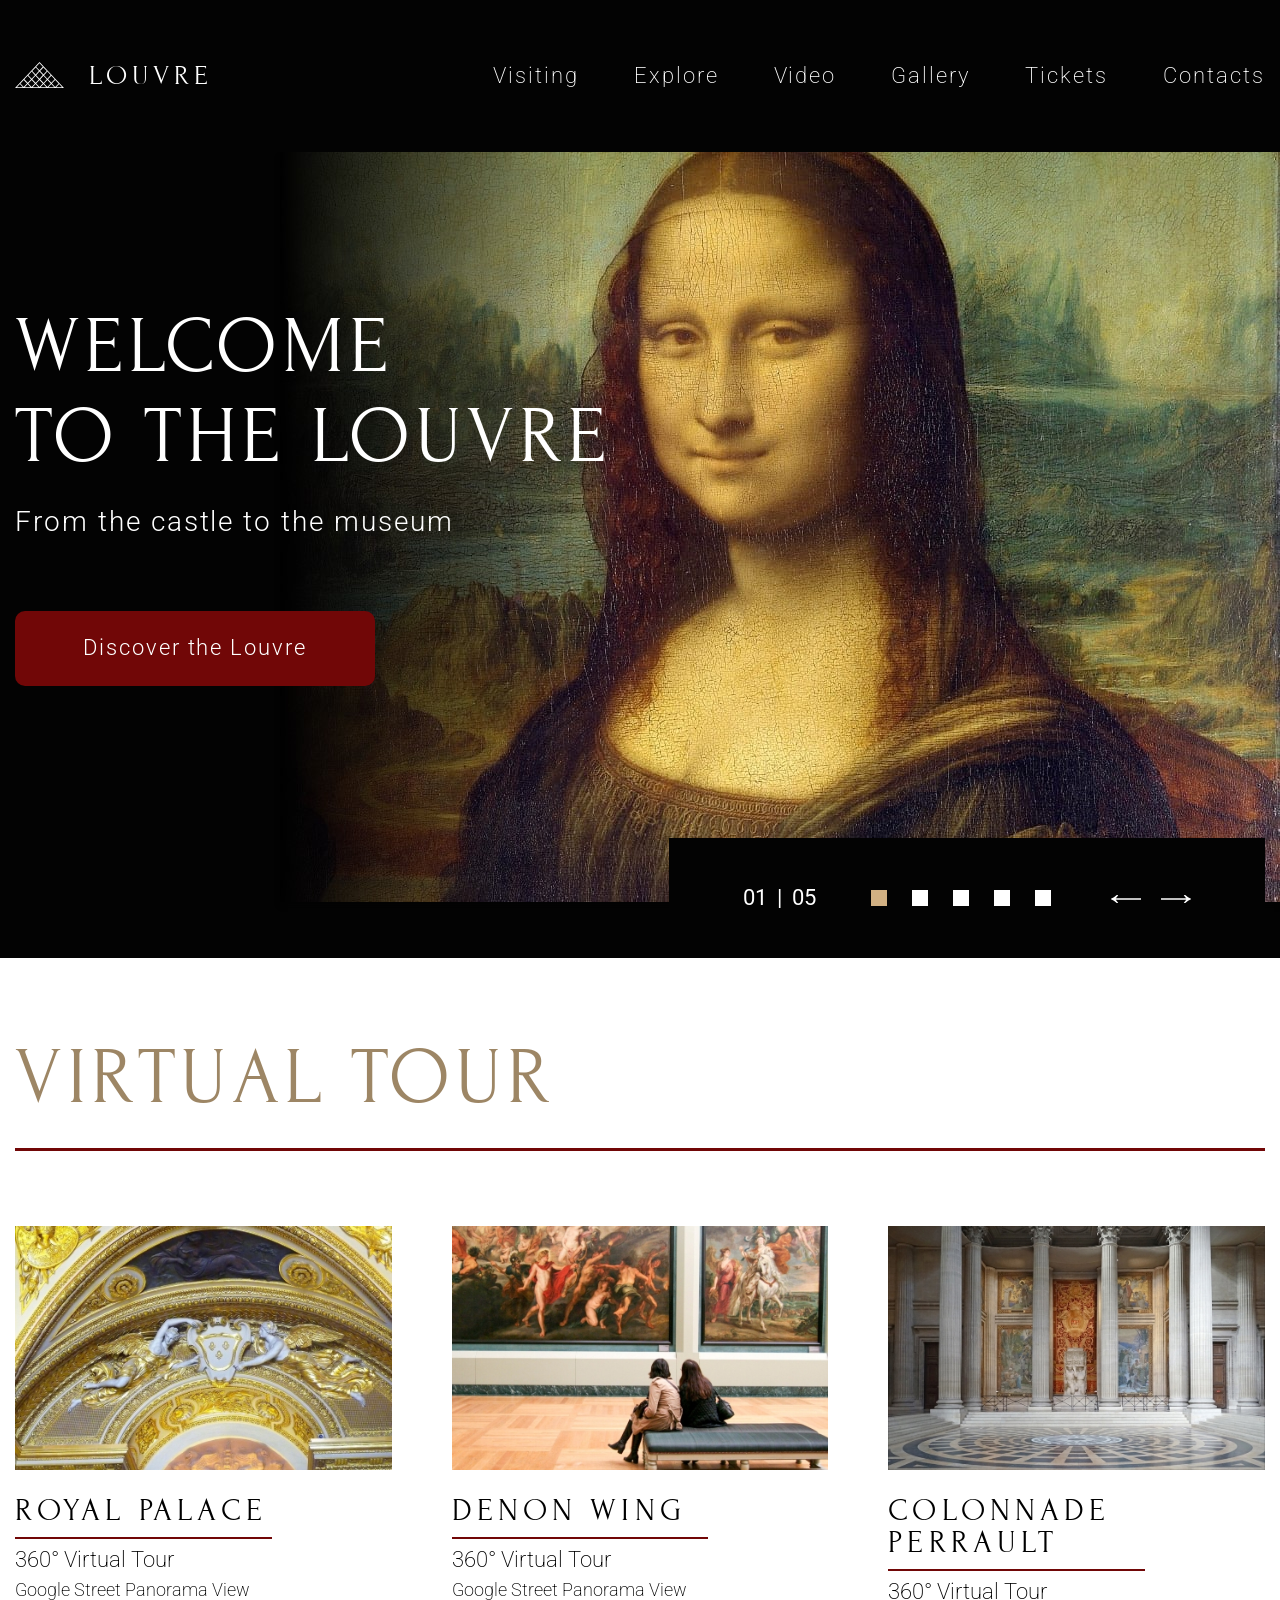
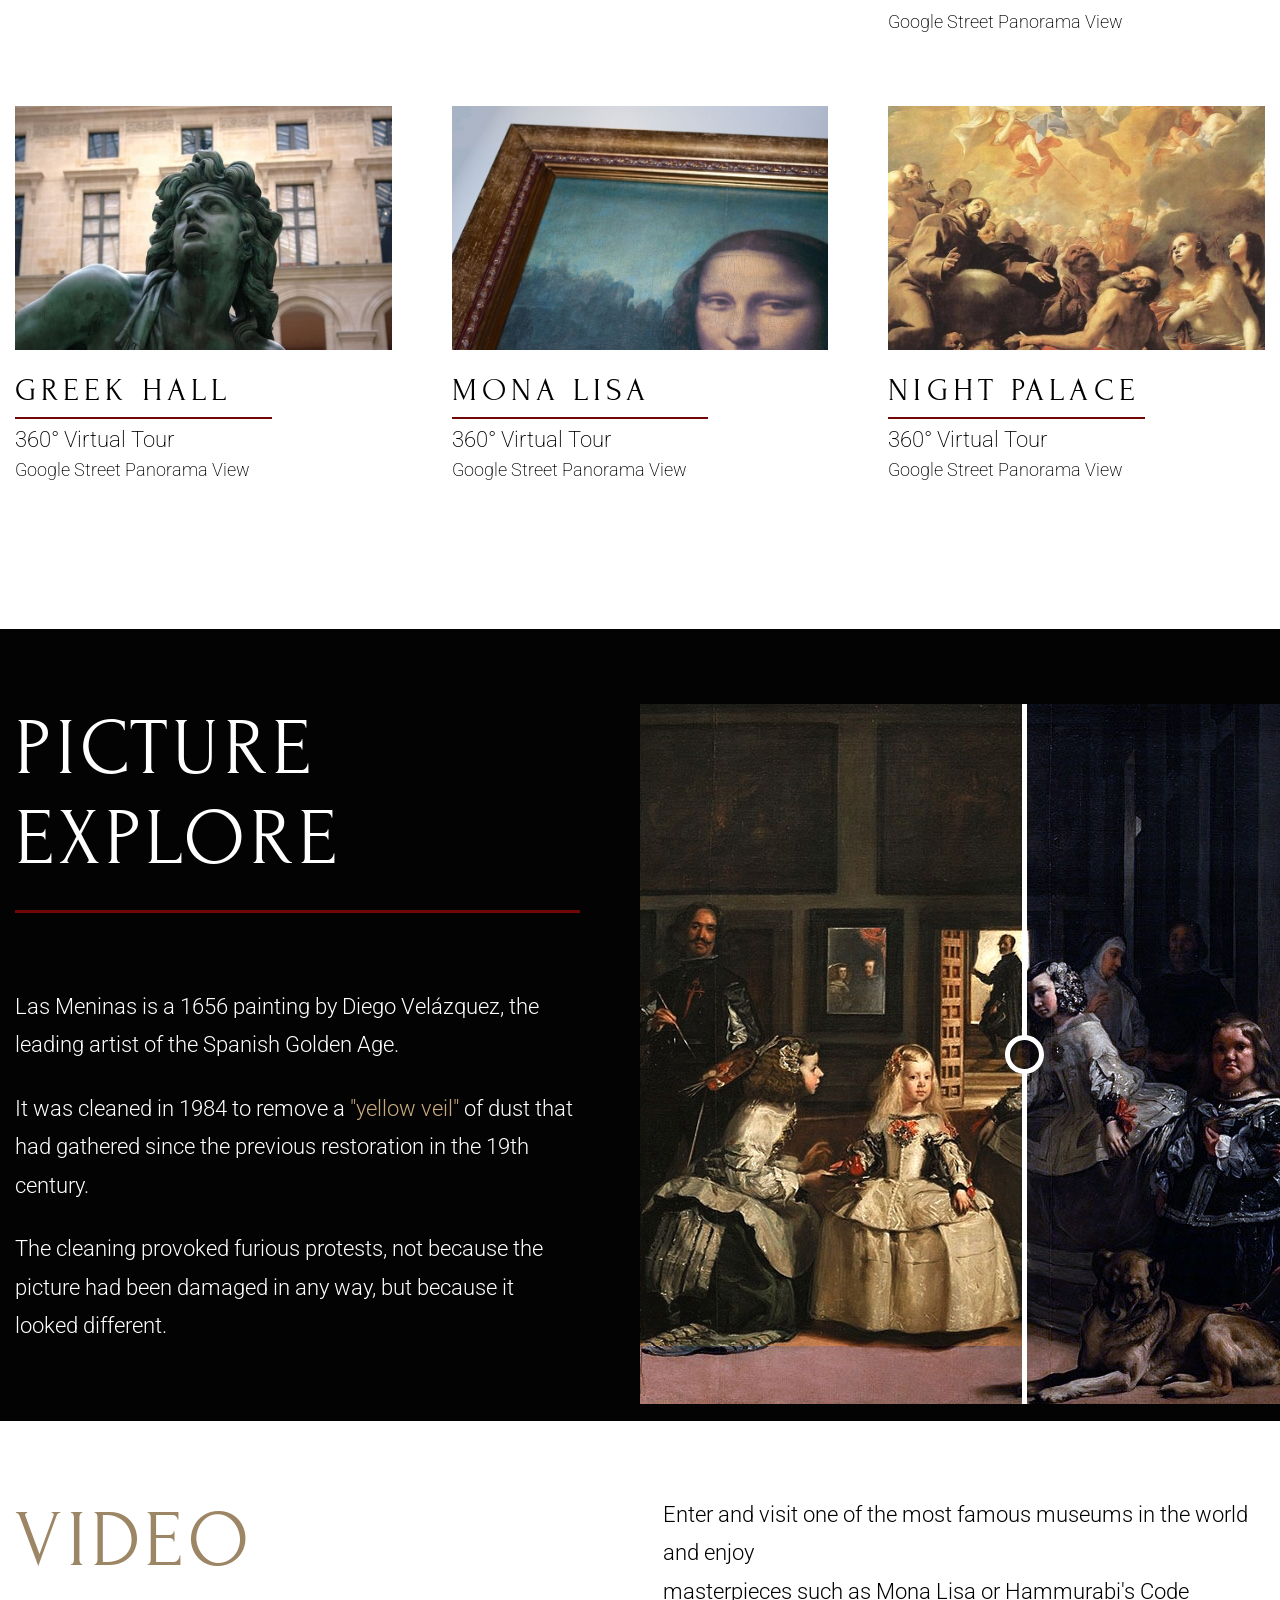
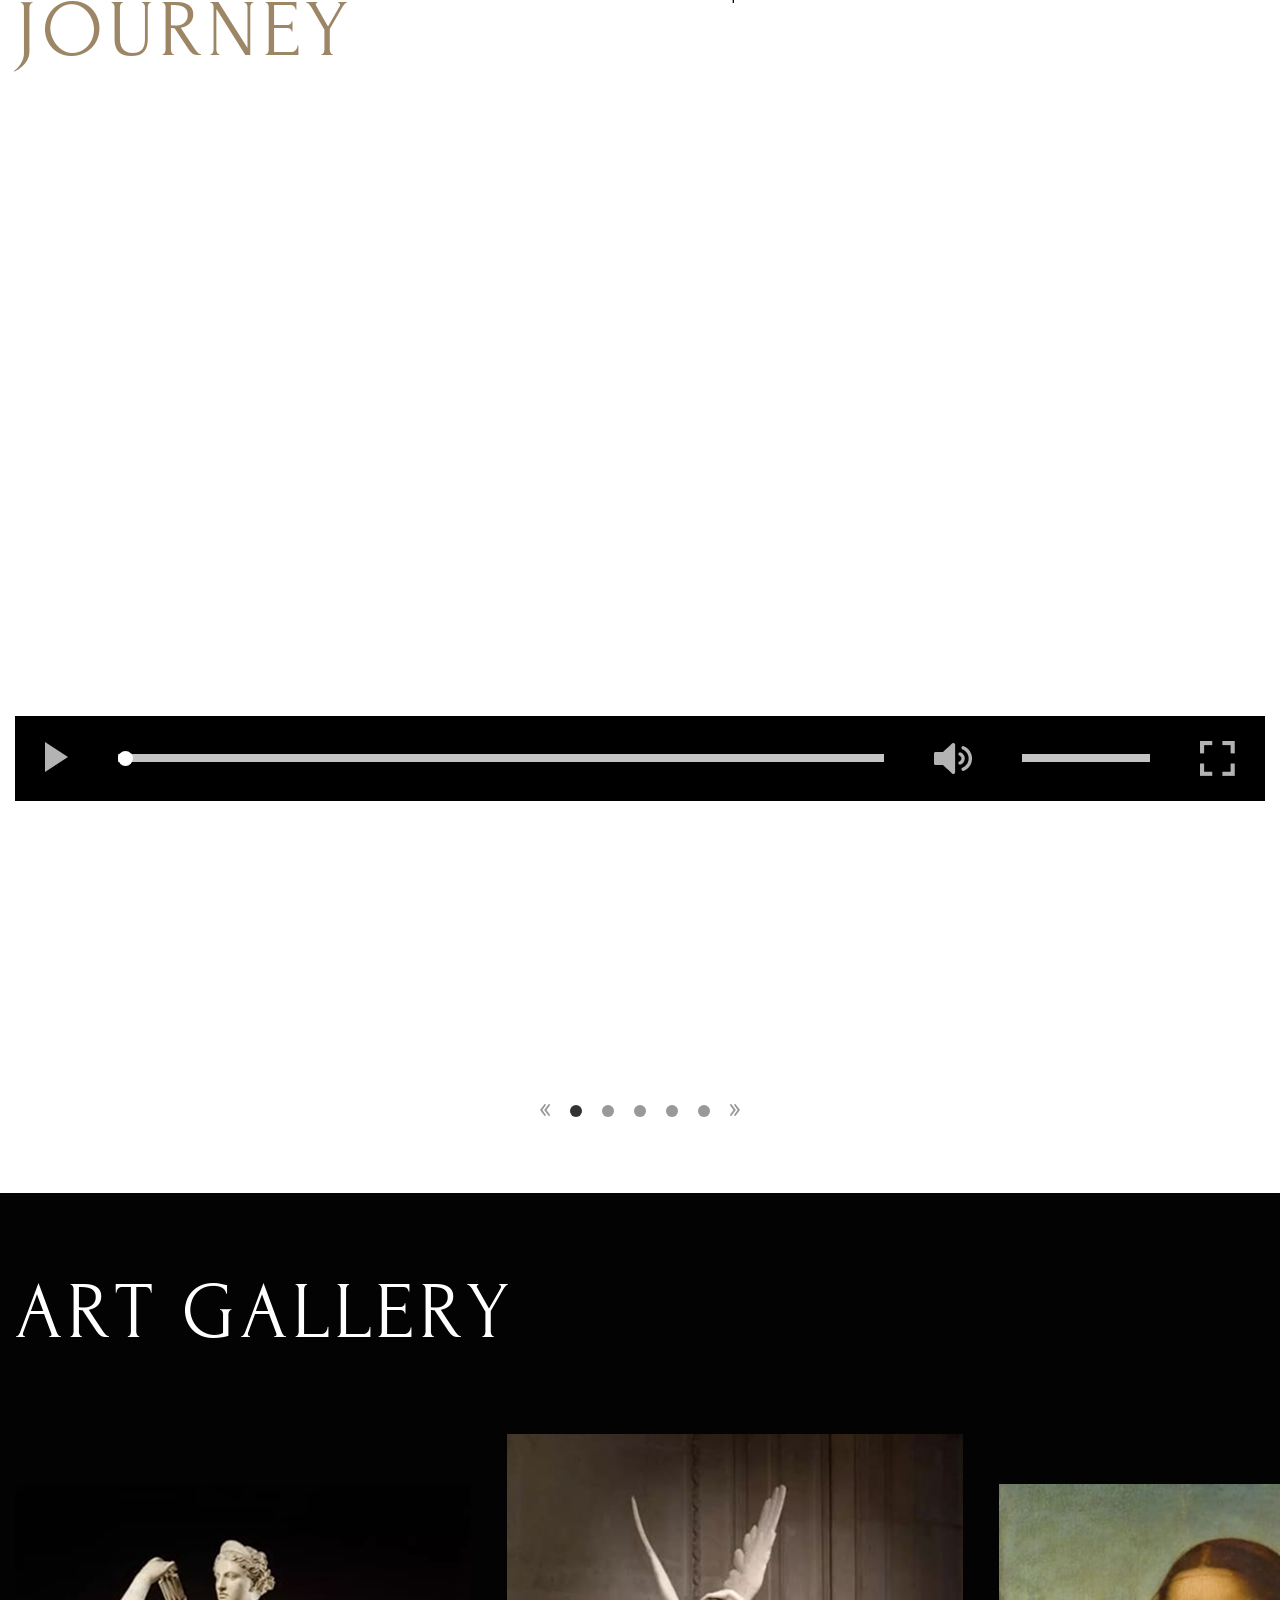
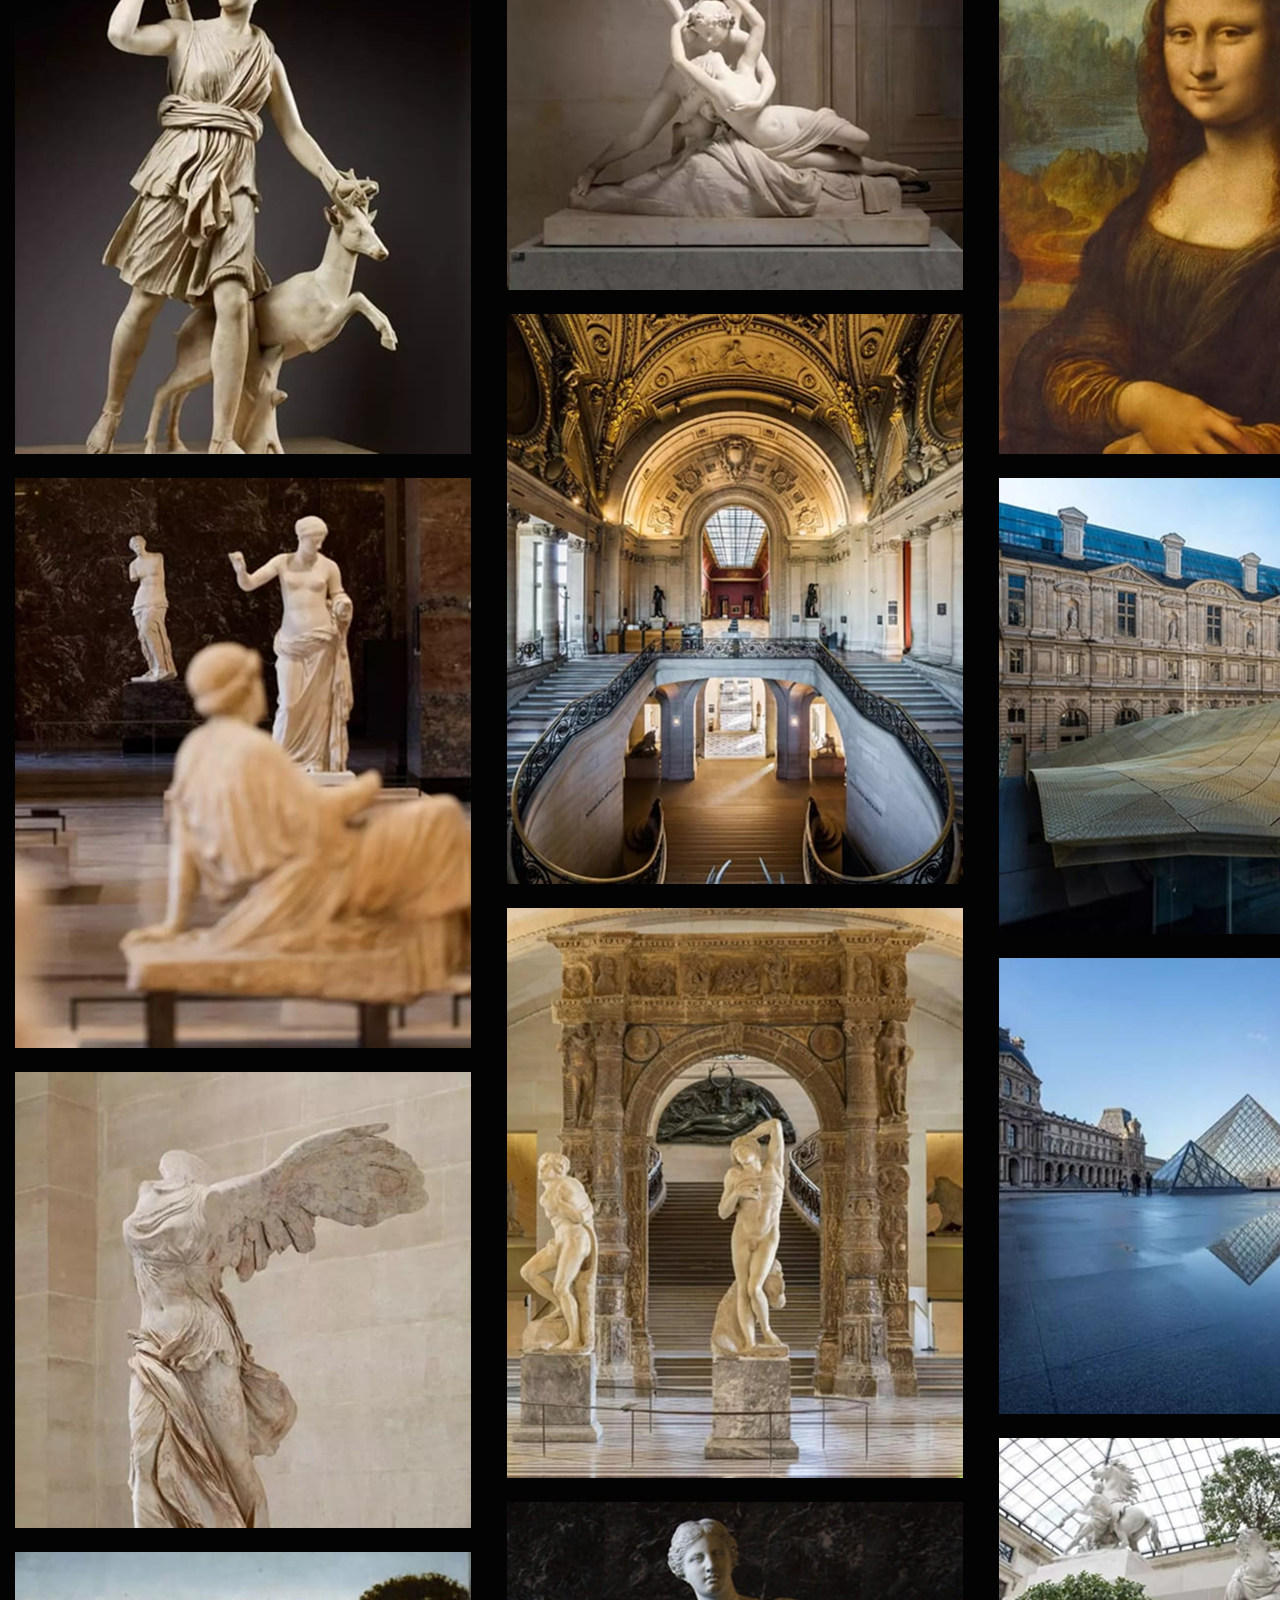
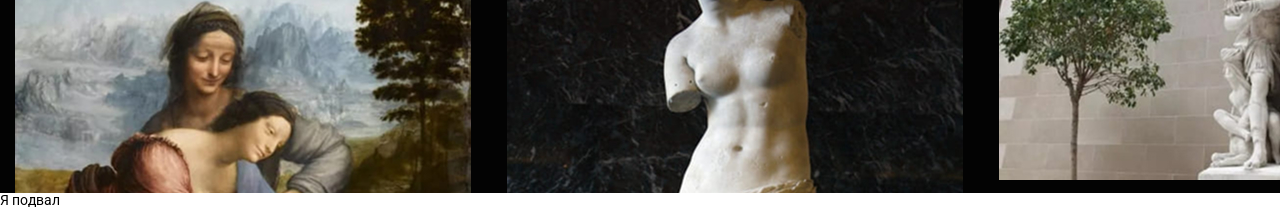
==== commit 91dd95fb: "feat: add new block gallery" ====
--- a/index.html
+++ b/index.html
@@ -192,6 +192,81 @@
                     </div>
                 </div>
             </section>
+            <section class="gallery">
+                <div class="gallery__container _container">
+                    <div class="gallery__body">
+                        <h2 class="gallery__title title">Art Gallery</h2>
+                        <div class="gallery__content">
+                            <div class="gallery__row">
+                                <div class="gallery__column">
+                                    <div class="gallery__item">
+                                        <img src="./images/art-gallery/01.jpg" alt="">
+                                    </div>
+                                </div>
+                                <div class="gallery__column">
+                                    <div class="gallery__item">
+                                        <img src="./images/art-gallery/02.jpg" alt="">
+                                    </div>
+                                </div>
+                                <div class="gallery__column">
+                                    <div class="gallery__item">
+                                        <img src="./images/art-gallery/03.jpg" alt="">
+                                    </div>
+                                </div>
+                                <div class="gallery__column">
+                                    <div class="gallery__item">
+                                        <img src="./images/art-gallery/04.jpg" alt="">
+                                    </div>
+                                </div>
+                            </div>
+                            <div class="gallery__row">
+                                <div class="gallery__column">
+                                    <div class="gallery__item">
+                                        <img src="./images/art-gallery/05.jpg" alt="">
+                                    </div>
+                                </div>
+                                <div class="gallery__column">
+                                    <div class="gallery__item">
+                                        <img src="./images/art-gallery/06.jpg" alt="">
+                                    </div>
+                                </div>
+                                <div class="gallery__column">
+                                    <div class="gallery__item">
+                                        <img src="./images/art-gallery/07.jpg" alt="">
+                                    </div>
+                                </div>
+                                <div class="gallery__column">
+                                    <div class="gallery__item">
+                                        <img src="./images/art-gallery/08.jpg" alt="">
+                                    </div>
+                                </div>
+                            </div>
+                            <div class="gallery__row">
+                                <div class="gallery__column">
+                                    <div class="gallery__item">
+                                        <img src="./images/art-gallery/09.jpg" alt="">
+                                    </div>
+                                </div>
+                                <div class="gallery__column">
+                                    <div class="gallery__item">
+                                        <img src="./images/art-gallery/10.jpg" alt="">
+                                    </div>
+                                </div>
+                                <div class="gallery__column">
+                                    <div class="gallery__item">
+                                        <img src="./images/art-gallery/11.jpg" alt="">
+                                    </div>
+                                </div>
+                                <div class="gallery__column">
+                                    <div class="gallery__item">
+                                        <img src="./images/art-gallery/12.jpg" alt="">
+                                    </div>
+                                </div>
+                            </div>
+                        </div>
+                    </div>
+                </div>
+            </section>
         </main>
         <footer class="footer">Я подвал</footer>
     </div>
--- a/css/style.css
+++ b/css/style.css
@@ -573,4 +573,52 @@
     background-color: #333;
 }
 .slider-video__rightarrow {
+}
+
+.gallery {
+    background-color: #030303;
+}
+.gallery__container {
+    position: relative;
+    max-height: 2200px;
+    overflow: hidden;
+}
+
+.gallery__body {
+    padding: 75px 0 0 0;
+}
+.gallery__title {
+    color: #fff;
+    margin: 0 0 75px 0;
+}
+
+.gallery__content {
+    display: flex;
+    gap: 36px;
+}
+
+.gallery__row {
+    display: flex;
+    flex-direction: column;
+}
+.gallery__row:nth-child(odd) {
+    margin-top: 50px;
+}
+.gallery__column {
+}
+.gallery__item {
+    margin: 0 0 24px 0;
+}
+
+.gallery__item {
+    margin: 0 0 24px 0;
+}
+
+.gallery__gradientblock {
+    position: absolute;
+    width: 100%;
+    height: 16.36%;
+    bottom: 0;
+    right: 0;
+    background: linear-gradient(180deg, rgba(0, 0, 0, 0) 0%, #000 100%);
 }
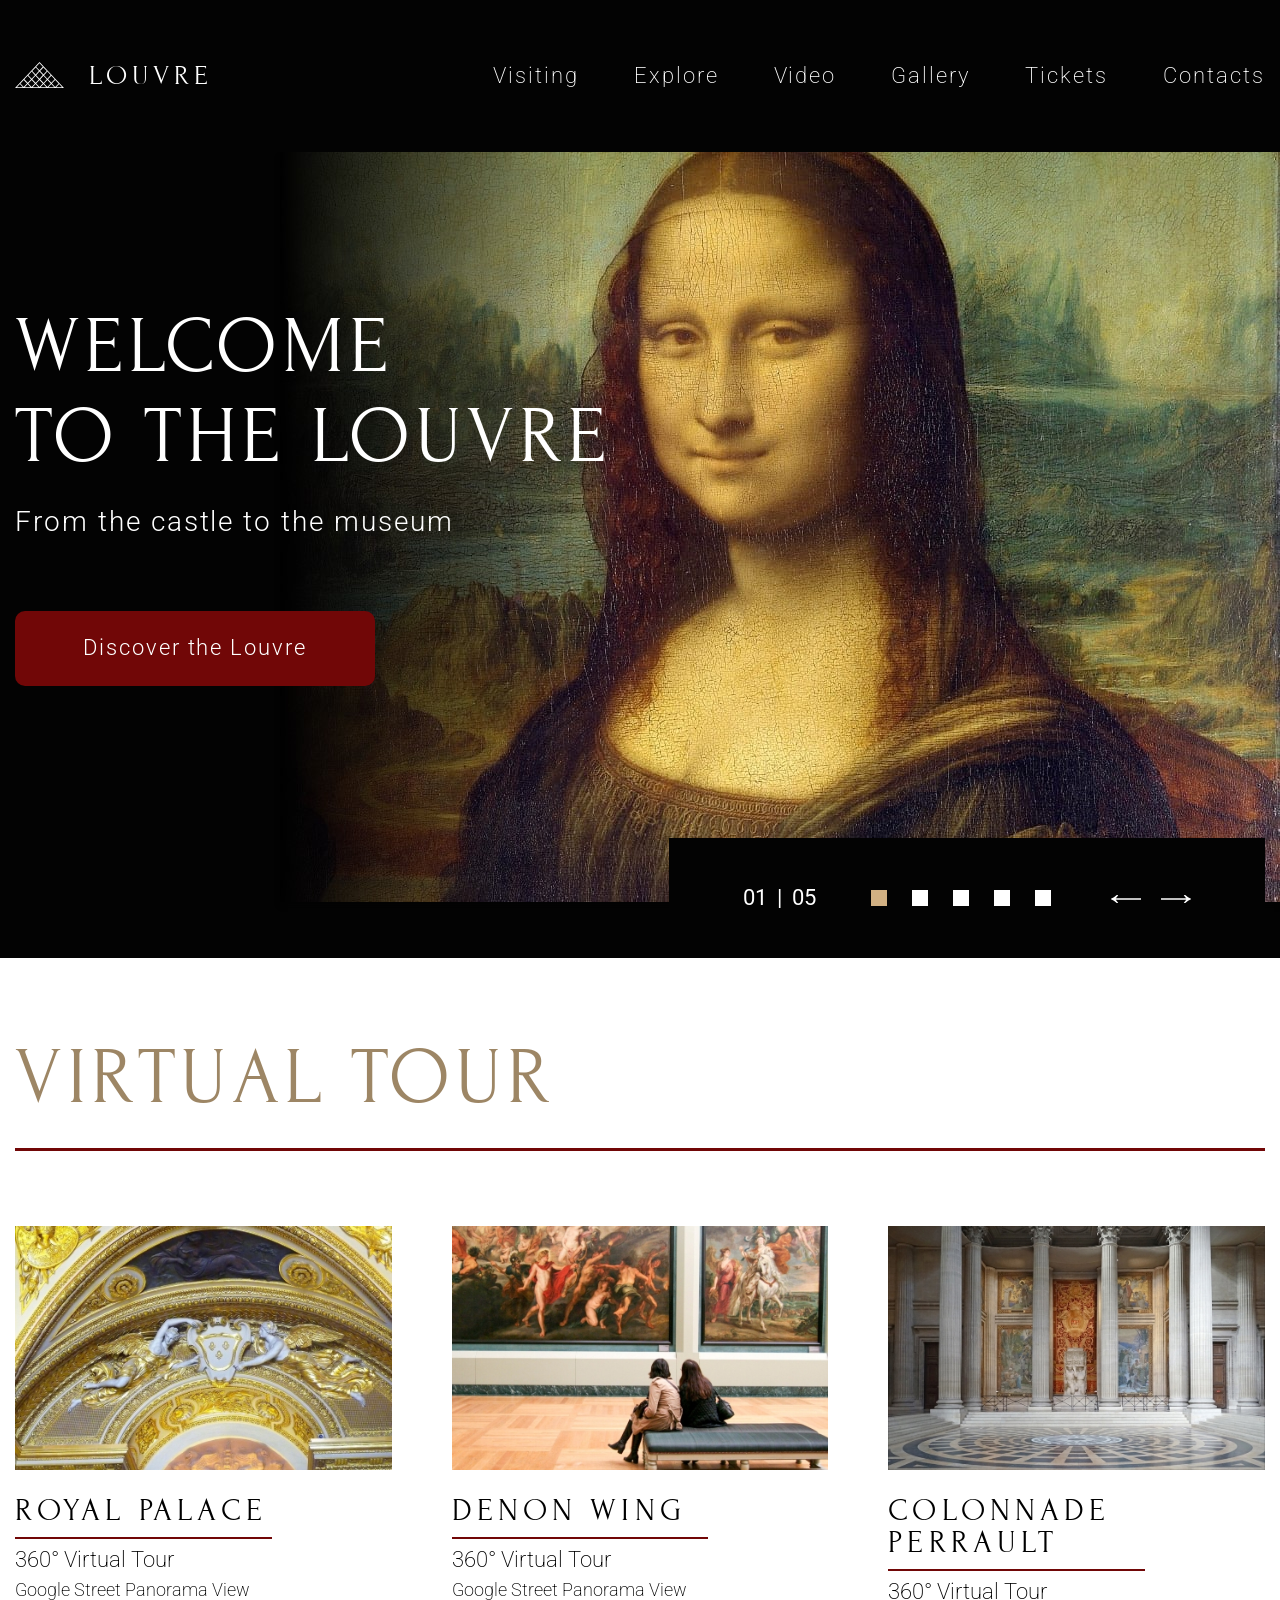
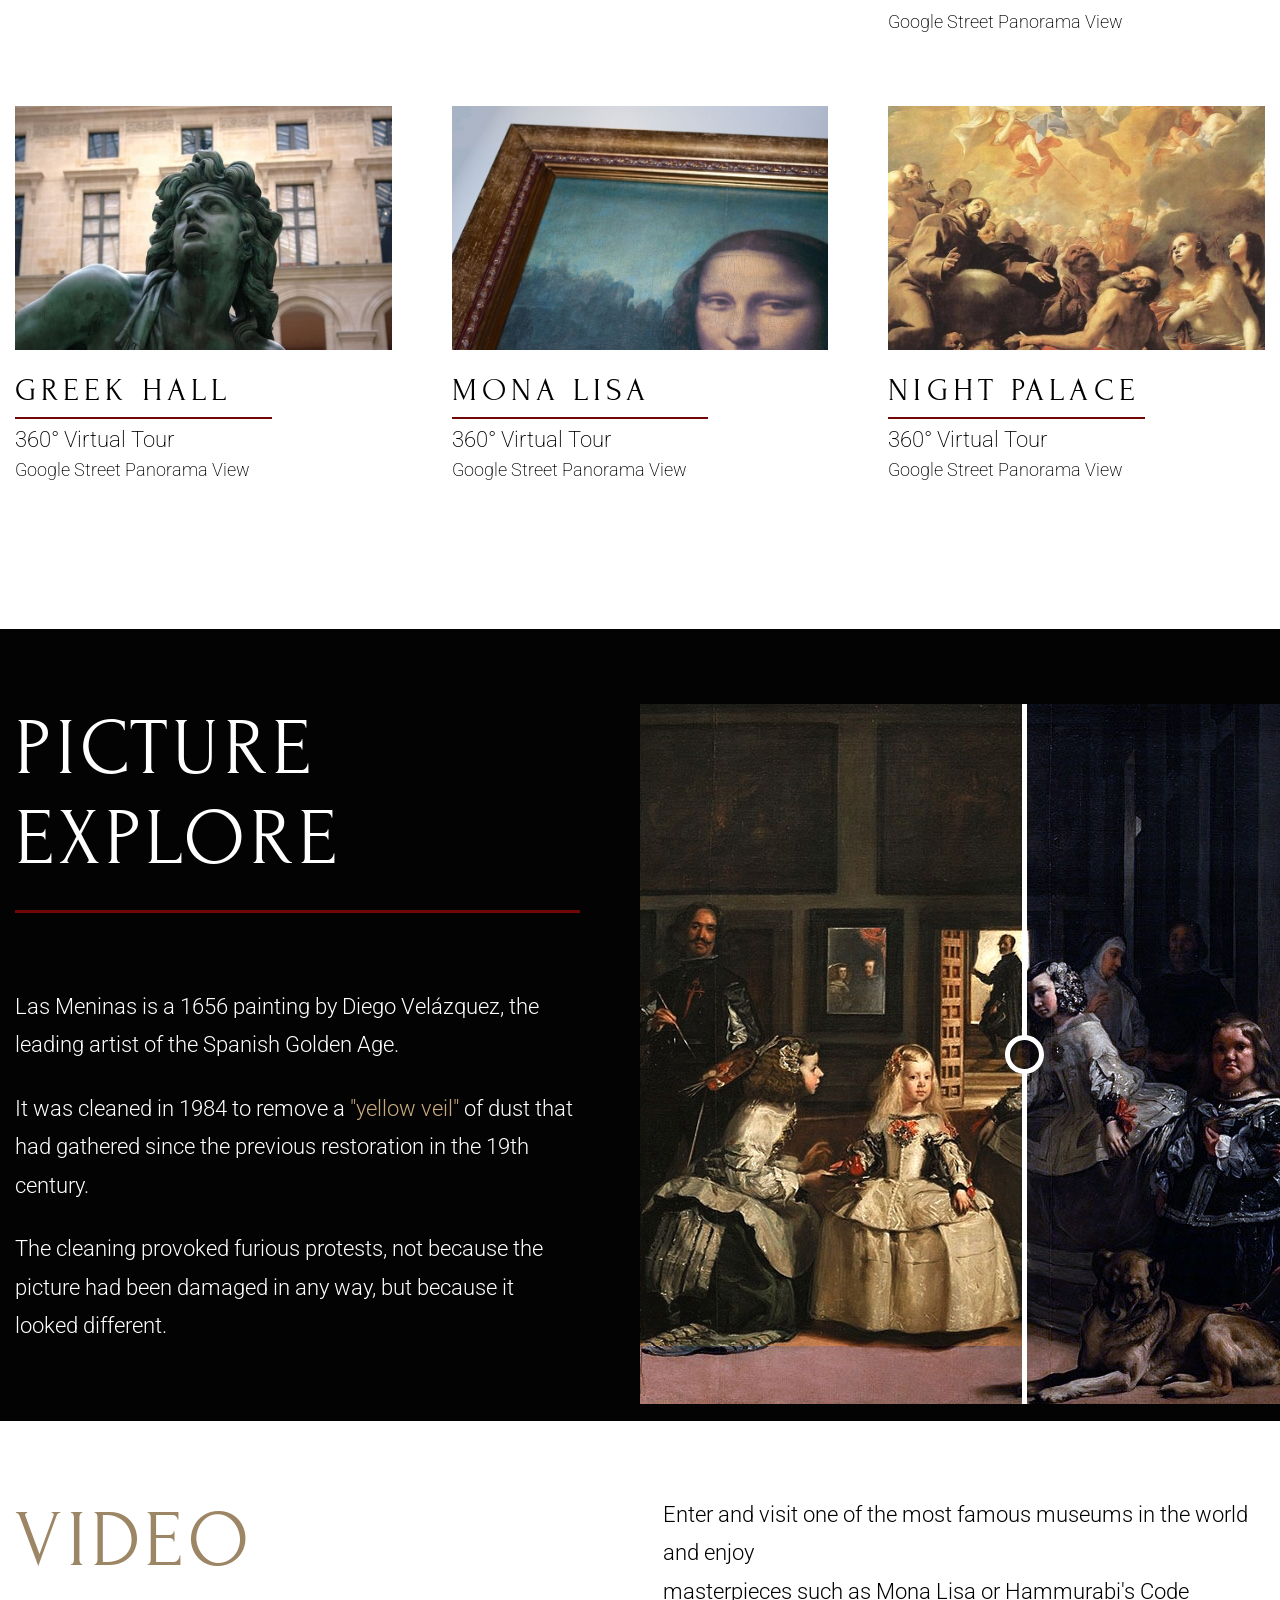
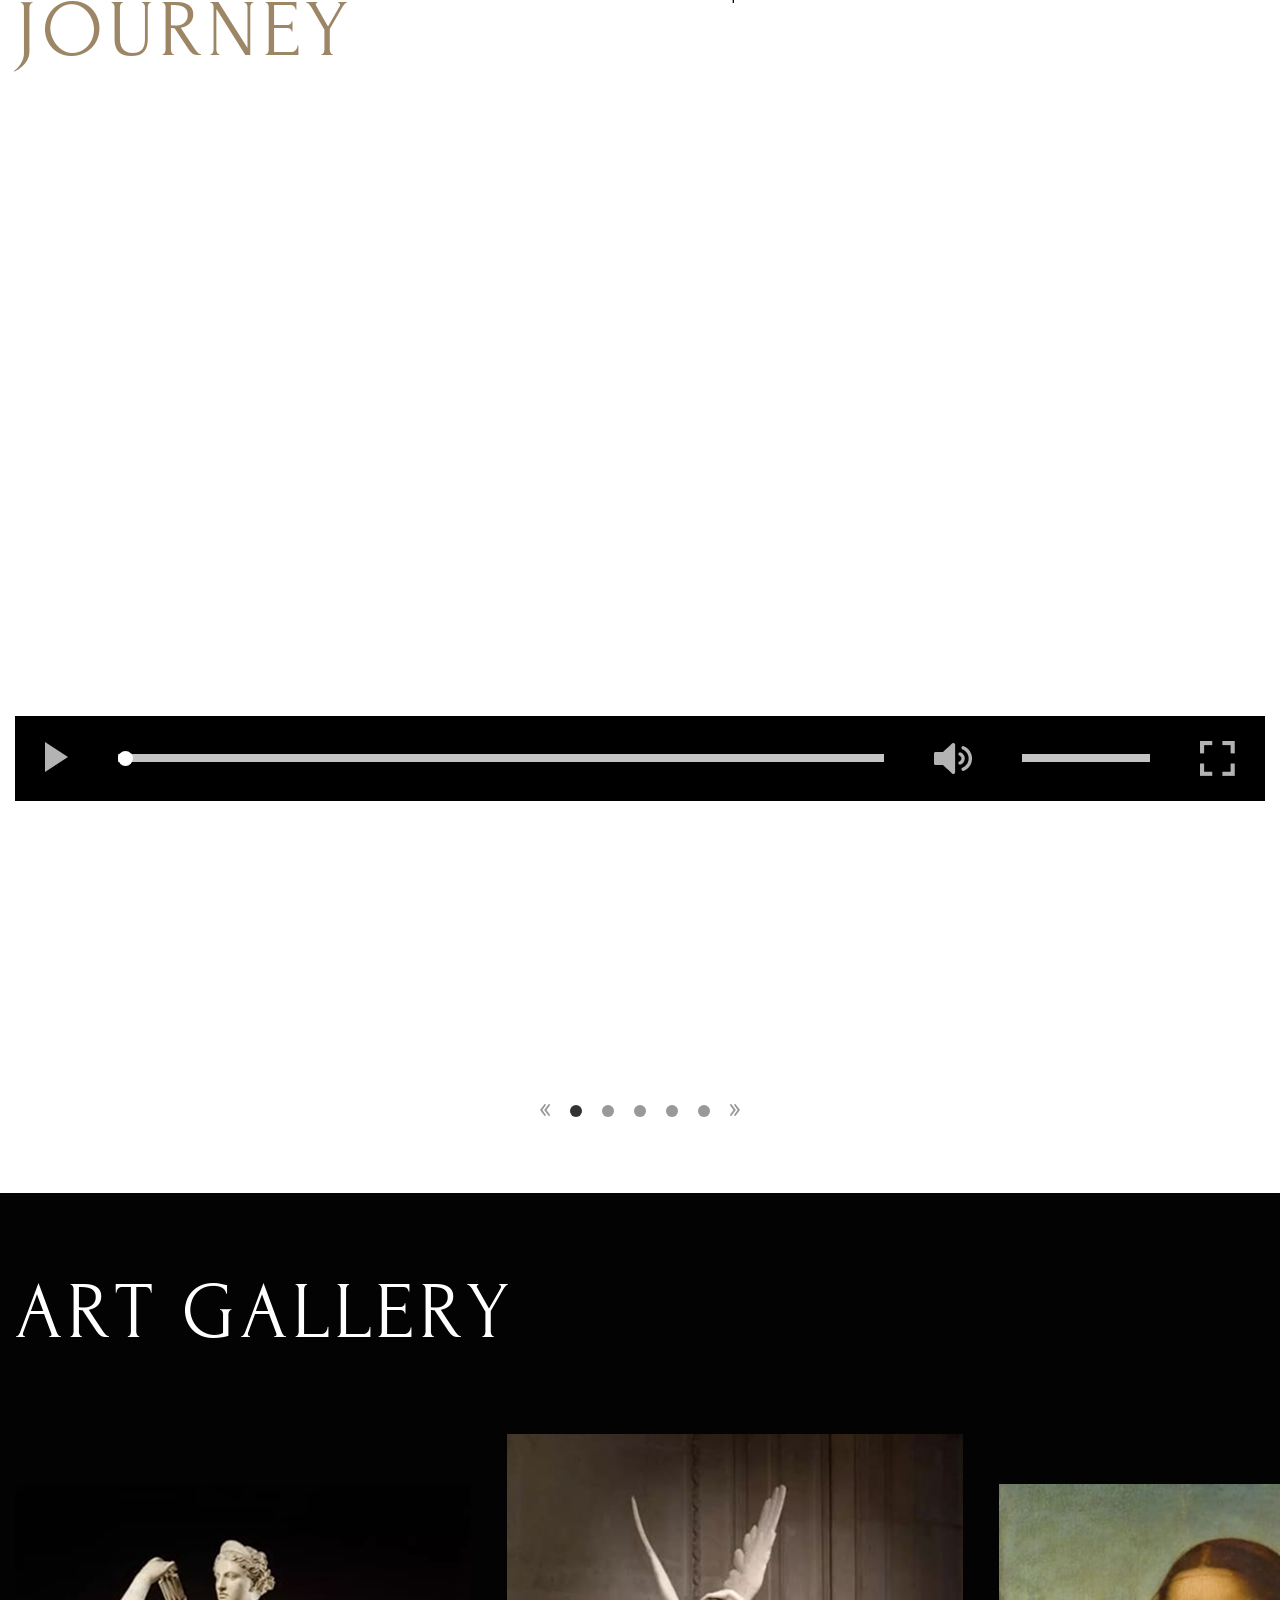
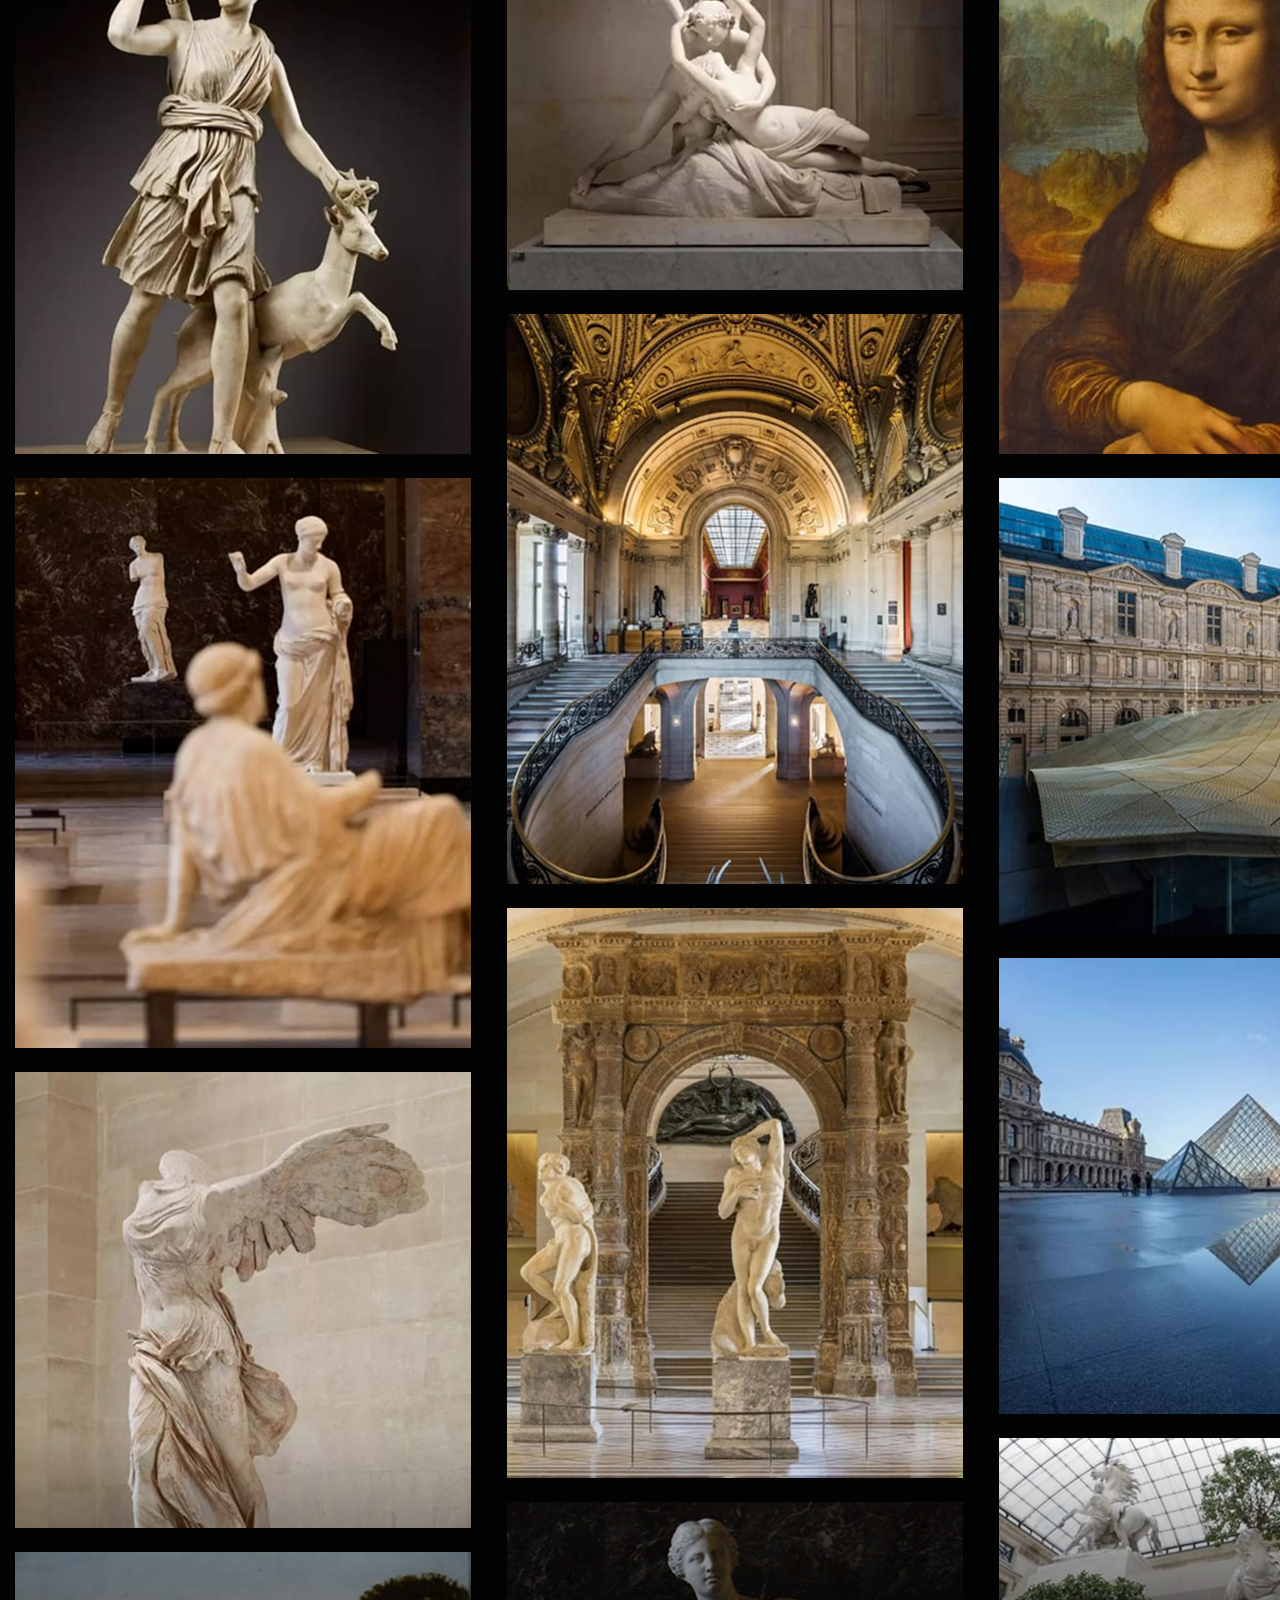
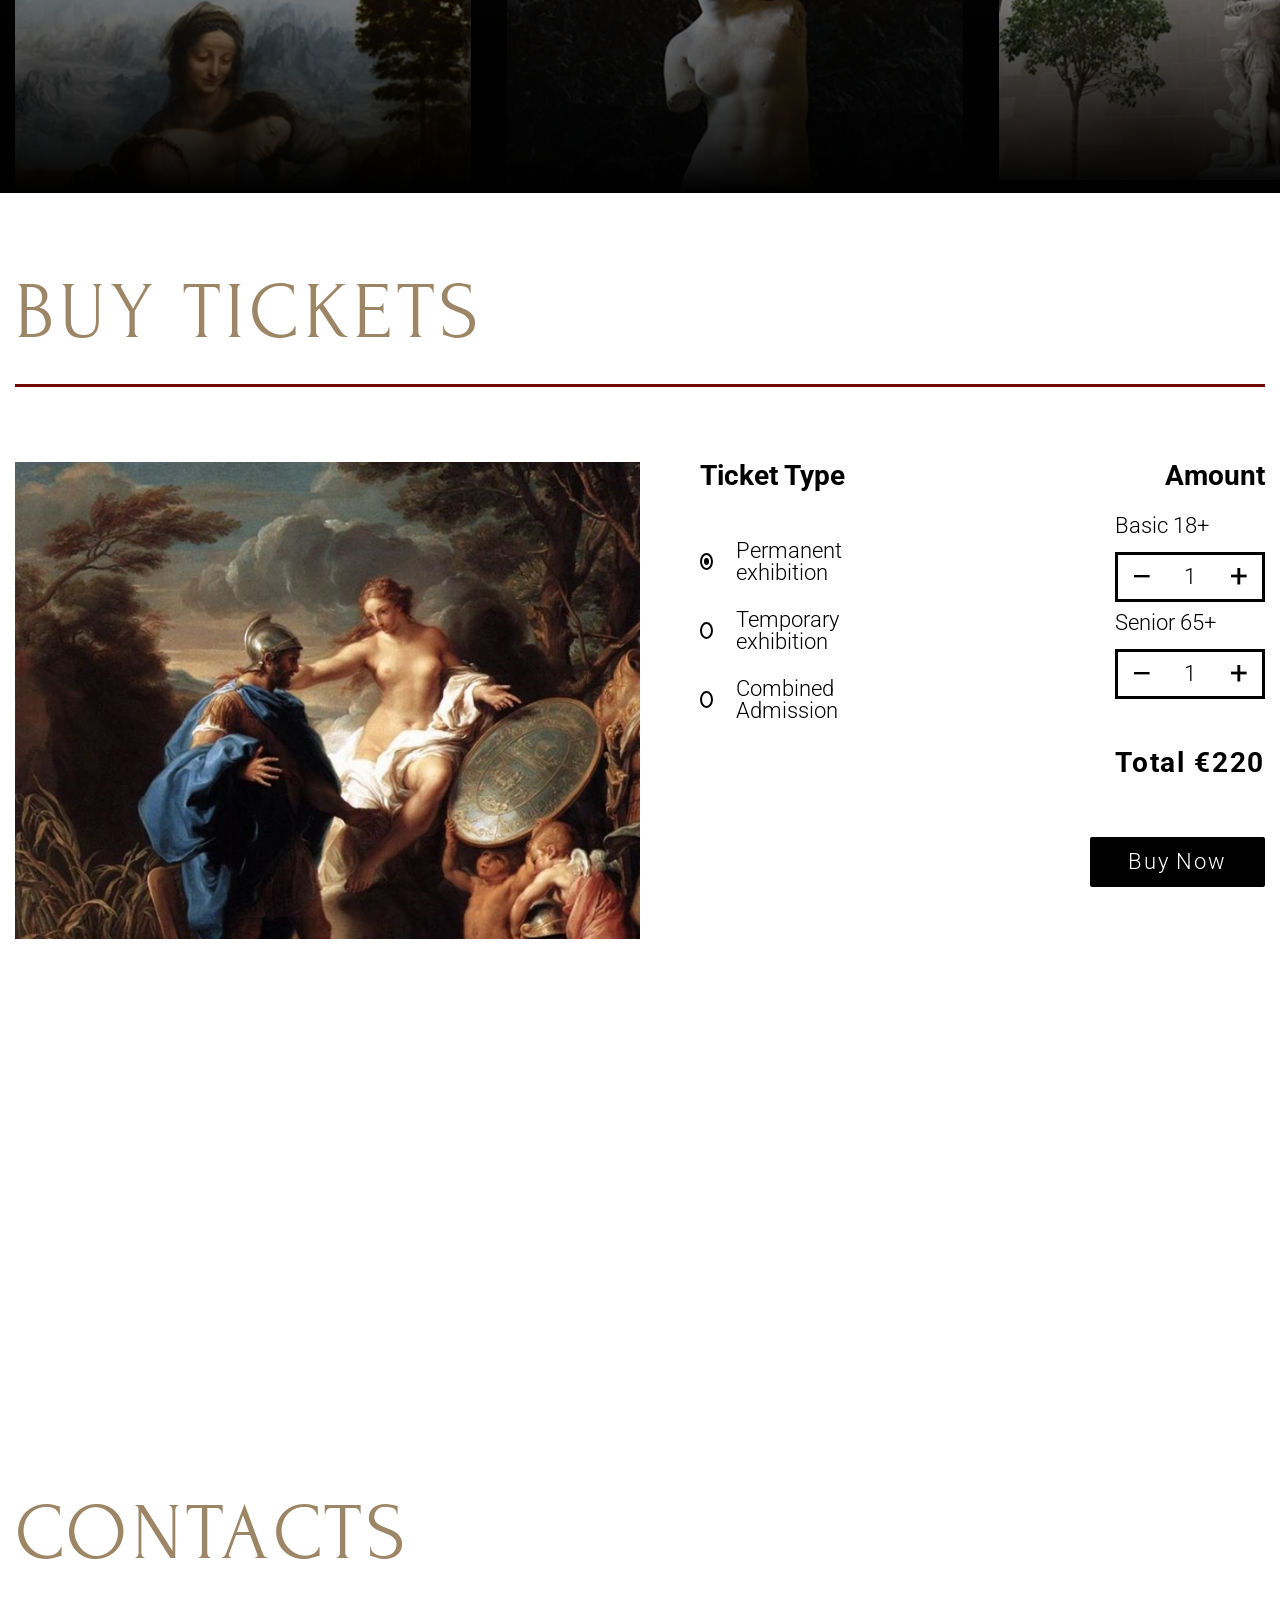
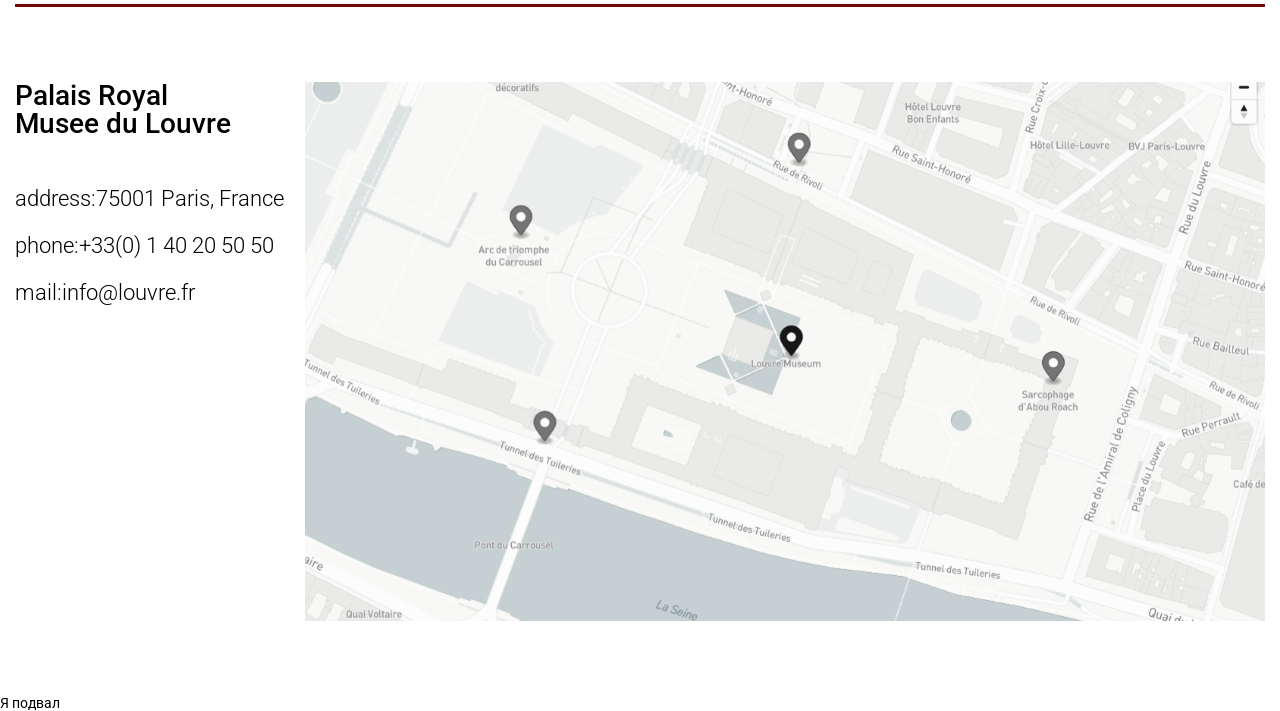
==== commit aa9ccce4: "feat: add new block contacts" ====
--- a/index.html
+++ b/index.html
@@ -265,6 +265,87 @@
                             </div>
                         </div>
                     </div>
+                    <div class="gallery__gradientblock"></div>
+                </div>
+            </section>
+            <section class="tickets">
+                <div class="tickets__container _container">
+                    <div class="tickets__body">
+                        <h2 class="tickets__title title">BUY TICKETS</h2>
+                        <div class="tickets__content">
+                            <div class="tickets__miniature"><img src="./images/tickets/01.jpg" alt=""></div>
+                            <div class="tickets__type type-tickets">
+                                
+                                    <h4 class="type-tickets__label">Ticket Type</h4>
+                                    <div class="type-tickets__radiobuttons">
+                                        <div class="type-tickets__radioubutton">
+                                            <label class="type-tickets__radiolabel">
+                                                <input checked type="radio" name="ticket-type" value="permanent" class="type-tickets__radioel">
+                                                <div class="type-tickets__customradio">
+                                                </div>
+                                                Permanent exhibition
+                                            </label>
+                                        </div>
+                                        <div class="type-tickets__radioubutton">
+                                            <label class="type-tickets__radiolabel">
+                                                <input type="radio" name="ticket-type" value="temporary" class="type-tickets__radioel">
+                                                <div class="type-tickets__customradio"></div>
+                                                Temporary exhibition
+                                            </label>
+                                        </div>
+                                        <div class="type-tickets__radioubutton">
+                                            <label class="type-tickets__radiolabel">
+                                                <input type="radio" name="ticket-type" value="temporary" class="type-tickets__radioel">
+                                                <div class="type-tickets__customradio"></div>
+                                                Combined Admission
+                                            </label>
+                                        </div>
+                                    </div>
+                            </div>
+                            
+                            <div class="tickets__amount amount-tickets">
+                                <div class="amount-tickets__content">
+                                    <h4 class="amount-tickets__label">Amount</h4>
+                                    <div class="amount-tickets__groupofbuttons">
+                                        <p class="amount-tickets__sublabel">Basic 18+</p>
+                                        <div class="amount-tickets__numofticketsbutton">
+                                            <button type="button" onclick="changeValue(-1)"><img src="./images/buy-tickets/01.png" alt=""></button>
+                                            <input type="text" id="basic-tickets-amount" value="1" readonly>
+                                            <button type="button" onclick="changeValue(1)"><img src="./images/buy-tickets/02.png" alt=""></button>
+                                        </div>
+                                        <p class="amount-tickets__sublabel">Senior 65+</p>
+                                        <div class="amount-tickets__numofticketsbutton">
+                                            <button type="button" onclick="changeValue(-1)"><img src="./images/buy-tickets/01.png" alt=""></button>
+                                            <input type="text" id="senior-tickets-amount" value="1" readonly>
+                                            <button type="button" onclick="changeValue(1)"><img src="./images/buy-tickets/02.png" alt=""></button>
+                                        </div>
+                                    </div>
+                                    <div class="amount-tickets__finalprice">Total €220</div>
+                                </div>
+                                <a class="buy-button">Buy Now</a>
+                            </div>
+                        </div>
+                    </div>
+                </div>
+            </section>
+            <div class="parallax-image">
+            </div>
+            <section class="contacts">
+                <div class="contacts__container _container">
+                    <div class="contacts__body">
+                        <h2 class="contacts__title title">Contacts</h2>
+                        <div class="contacts__content">
+                            <div class="contacts__info info-contacts">
+                                <div class="info-contacts__title">Palais Royal Musee du Louvre</div>
+                                <p class="info-contacts__address">address:75001 Paris, France</p>
+                                <p class="info-contacts__phone">phone:+33(0) 1 40 20 50 50</p>
+                                <p class="info-contacts__main">mail:info@louvre.fr</p>
+                            </div>
+                            <div class="contacts__map">
+                                <img src="./images/map.jpg" alt="">
+                            </div>
+                        </div>
+                    </div>
                 </div>
             </section>
         </main>
--- a/css/style.css
+++ b/css/style.css
@@ -621,4 +621,254 @@
     bottom: 0;
     right: 0;
     background: linear-gradient(180deg, rgba(0, 0, 0, 0) 0%, #000 100%);
+}
+
+.tickets {
+    padding: 75px 0;
+}
+.tickets__container {
+}
+
+.tickets__body {
+}
+.tickets__title {
+    color: #9d8665;
+    padding: 0 0 25px 0;
+    border-bottom: 3px solid #710707;
+    margin: 0 0 75px 0;
+}
+
+.tickets__content {
+    display: flex;
+}
+.tickets__miniature {
+    position: relative;
+    flex: 0 0 50%;
+    padding: 0 0 38.194% 0;
+    margin: 0 60px 0 0;
+}
+.tickets__miniature img{
+    position: absolute;
+    top: 0;
+    left: 0;
+    width: 100%;
+    height: 100%;
+    object-fit: cover;
+}
+.tickets__type {
+}
+.type-tickets {
+}
+.type-tickets__label {
+    font-weight: 700;
+    font-size: 28px;
+    margin: 0 0 50px 0;
+}
+.type-tickets__radiobuttons {
+    margin-right: 215px;
+}
+.type-tickets__radioubutton {
+
+}
+.type-tickets__radiolabel{
+    display: inline-flex;
+    align-items: center;
+    cursor: pointer;
+    font-weight: 300;
+    font-size: 22px;
+}
+.type-tickets__radioubutton:not(:last-child) {
+    margin: 0 0 25px 0;
+}
+.type-tickets__radioel {
+    display: none;
+
+}
+.type-tickets__customradio {
+    height: 17px;
+    width: 17px;
+    border: 2px solid black;
+    border-radius: 50%;
+    margin-right: 23px;
+    display: inline-flex;
+    justify-content: center;
+    align-items: center;
+}
+.type-tickets__customradio::after{
+    content: "";
+    height: 53.8%;
+    width: 53.8%;
+    display: block;
+    background: black;
+    border-radius: 50%;
+
+    transform: scale(0);
+    transition: transform   0.1s;
+}
+
+.type-tickets__radioel:checked +
+.type-tickets__customradio::after{
+    transform: scale(1);
+}
+
+.tickets__amount {
+    flex: 1 1 auto;
+}
+.amount-tickets {
+}
+.amount-tickets__content{
+    margin-left: 25px;
+}
+.amount-tickets__label {
+    text-align: right;
+    font-weight: 700;
+    font-size: 28px;
+    margin: 0 0 25px 0;
+}
+.amount-tickets__groupofbuttons {
+    margin: 0 0 50px 0;
+    float: right;
+}
+.amount-tickets__numofticketsbutton {
+    min-height: 50px;
+    border: 3px solid black;
+    display: flex;
+    align-items: center;
+    padding: 0 14px;
+    max-width: 150px;
+}
+.amount-tickets__numofticketsbutton button{
+    background-color: transparent;
+    display: inline-flex;
+    align-items: center;
+    justify-content: center;
+}
+.amount-tickets__numofticketsbutton input{
+    font-weight: 300;
+    font-size: 22px;
+    text-align: center;
+}
+
+.amount-tickets__numofticketsbutton button{
+    flex: 0 0 19px;
+}
+.amount-tickets__numofticketsbutton input{
+    flex: 1 1 auto;
+    min-width: 0;
+    text-align: center;
+}
+.amount-tickets__numofticketsbutton:not(:last-child) {
+    margin: 0 0 10px 0;
+}
+
+.amount-tickets__sublabel {
+    font-weight: 300;
+    font-size: 22px;
+    margin: 0 0 15px 0;
+}
+.amount-tickets__finalprice{
+    text-align: right;
+    font-weight: 700;
+    font-size: 28px;
+    letter-spacing: 0.06em;
+    margin: 0 0 60px 0;
+}
+.buy-button {
+    display: flex;
+    align-items: center;
+    justify-content: center;
+    border-radius: 2px;
+    min-height: 50px;
+    background: #000;
+    font-weight: 300;
+    font-size: 22px;
+    letter-spacing: 0.09em;
+    text-align: center;
+    padding: 0 38px;
+    color: #fff;
+    max-width: 175px;
+    white-space: nowrap;
+    float: right;
+}
+
+.parallax-image {
+   /* Установка фонового изображения */
+    background-image: url(../images/parallax.jpg);
+
+    /* Запрет на прокрутку фона */
+    background-attachment: fixed;
+    z-index: -1;
+
+    /* Центрирование и масштабирование фона */
+    background-position: center;
+    background-repeat: no-repeat;
+    background-size: cover;
+
+    /* Задание высоты блока */
+    height: 100vh; /* Занимает всю высоту экрана */
+    width: 100%;
+    max-height: 400px;
+}
+
+.parallax-image img{
+   
+}
+
+.contacts {
+    padding: 75px 0;
+}
+.contacts__container {
+}
+
+.contacts__body {
+}
+.contacts__title {
+    color: #9d8665;
+    padding: 0 0 25px 0;
+    border-bottom: 3px solid #710707;
+    margin: 0 0 75px 0;
+}
+
+.contacts__content {
+    display: flex;
+    justify-content: space-between;
+}
+.contacts__info {
+    flex: 0 1 auto;
+}
+.info-contacts {
+}
+
+.info-contacts p:not(:last-child){
+    margin: 0 0 25px 0;
+}
+.info-contacts p{
+    font-weight: 300;
+    font-size: 22px;
+}
+.info-contacts__title {
+    font-weight: 500;
+    font-size: 28px;
+    max-width: 227px;
+    margin: 0 0 50px 0;
+}
+.info-contacts__address {
+}
+.info-contacts__phone {
+}
+.info-contacts__main {
+}
+.contacts__map {
+    position: relative;
+    padding: 0 0 43.05% 0;
+    flex: 0 0 960px;
+}
+
+.contacts__map img{
+    position: absolute;
+    top: 0;
+    left: 0;
+    width: 100%;
+    height: 100%;
+    object-fit: cover;
 }
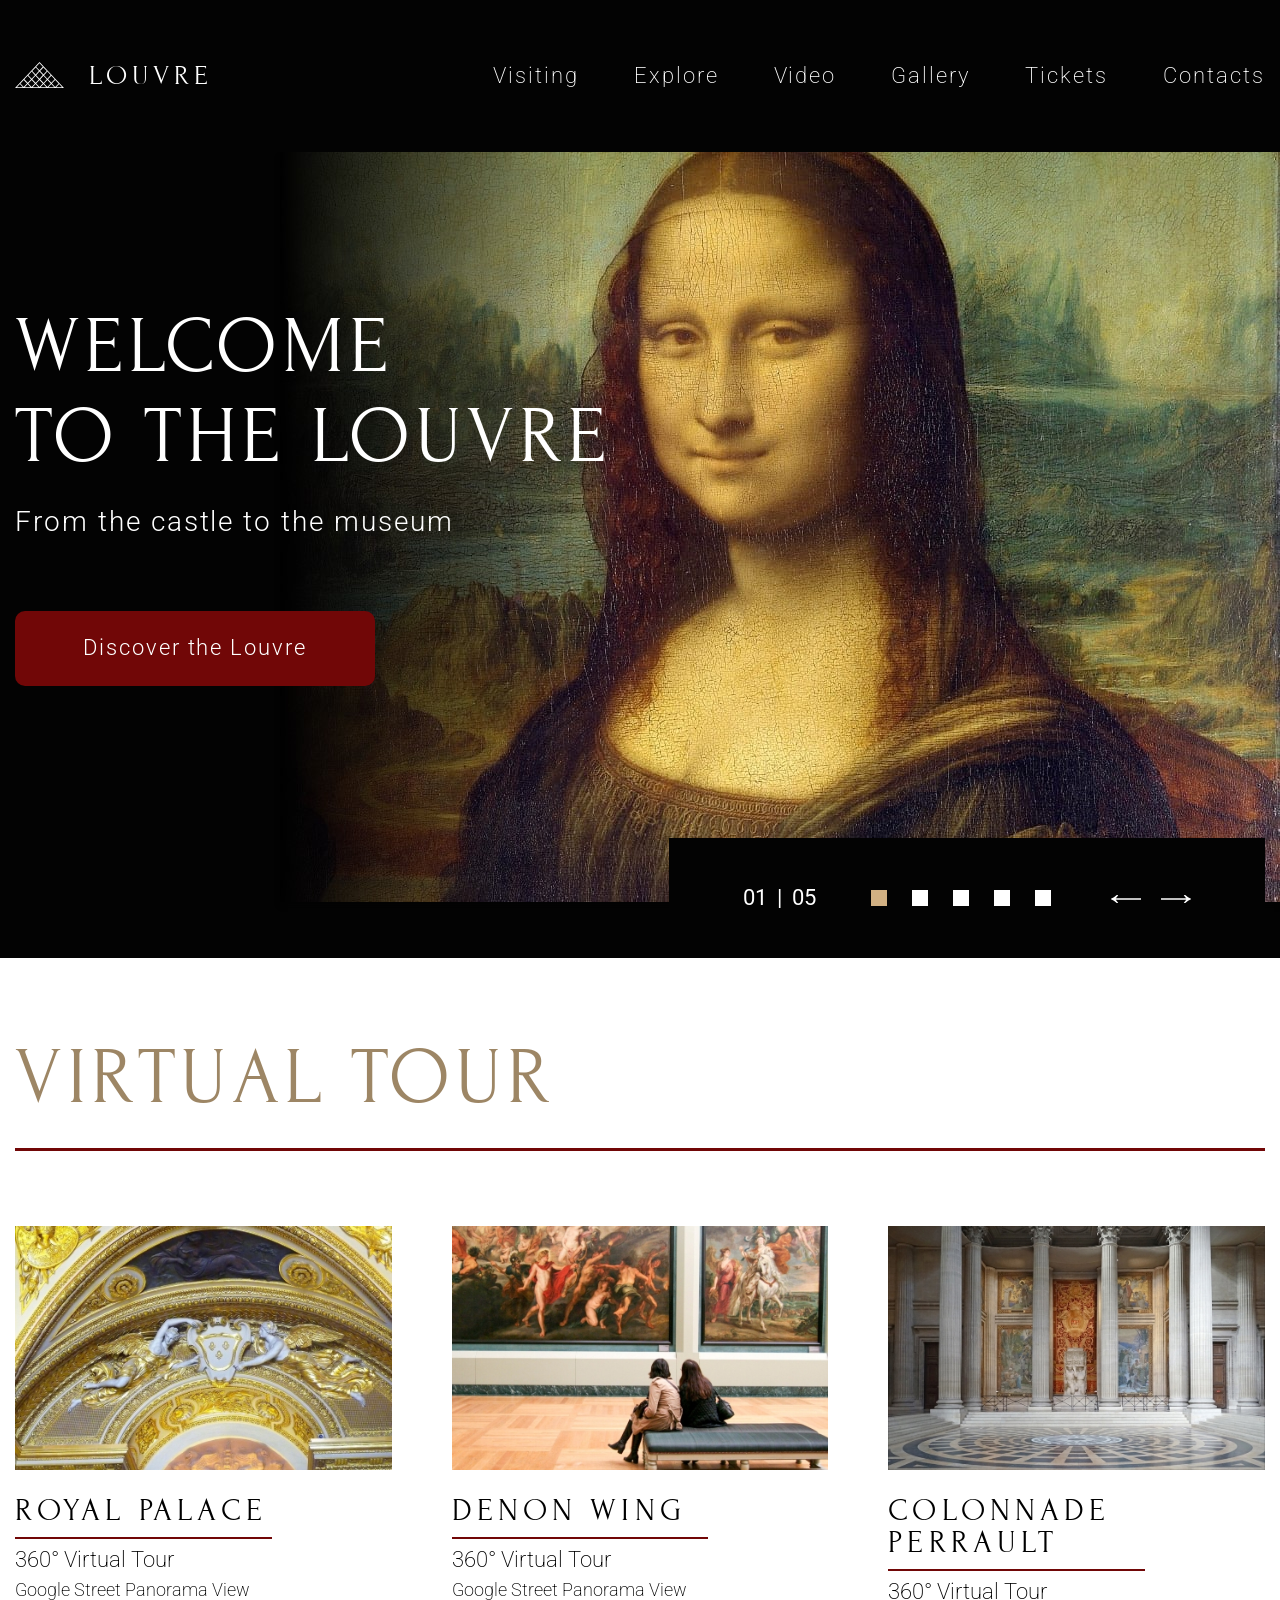
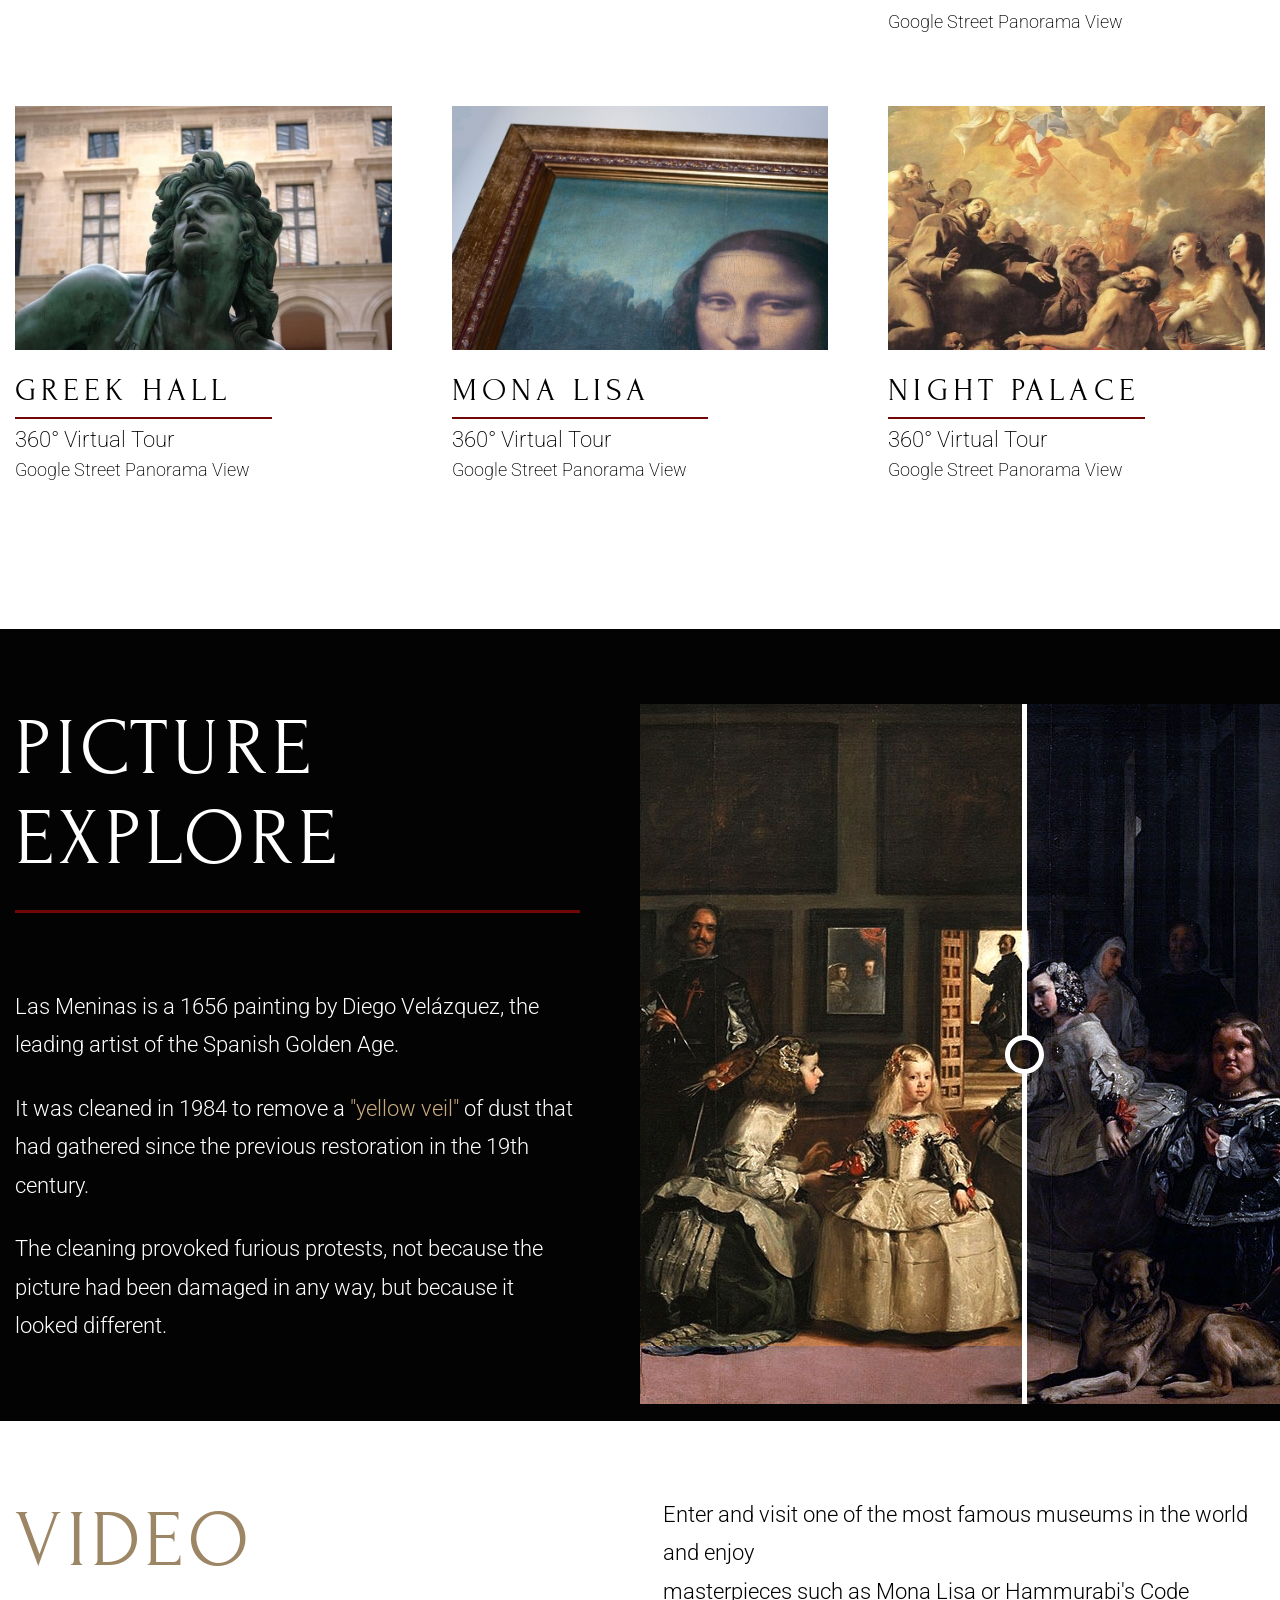
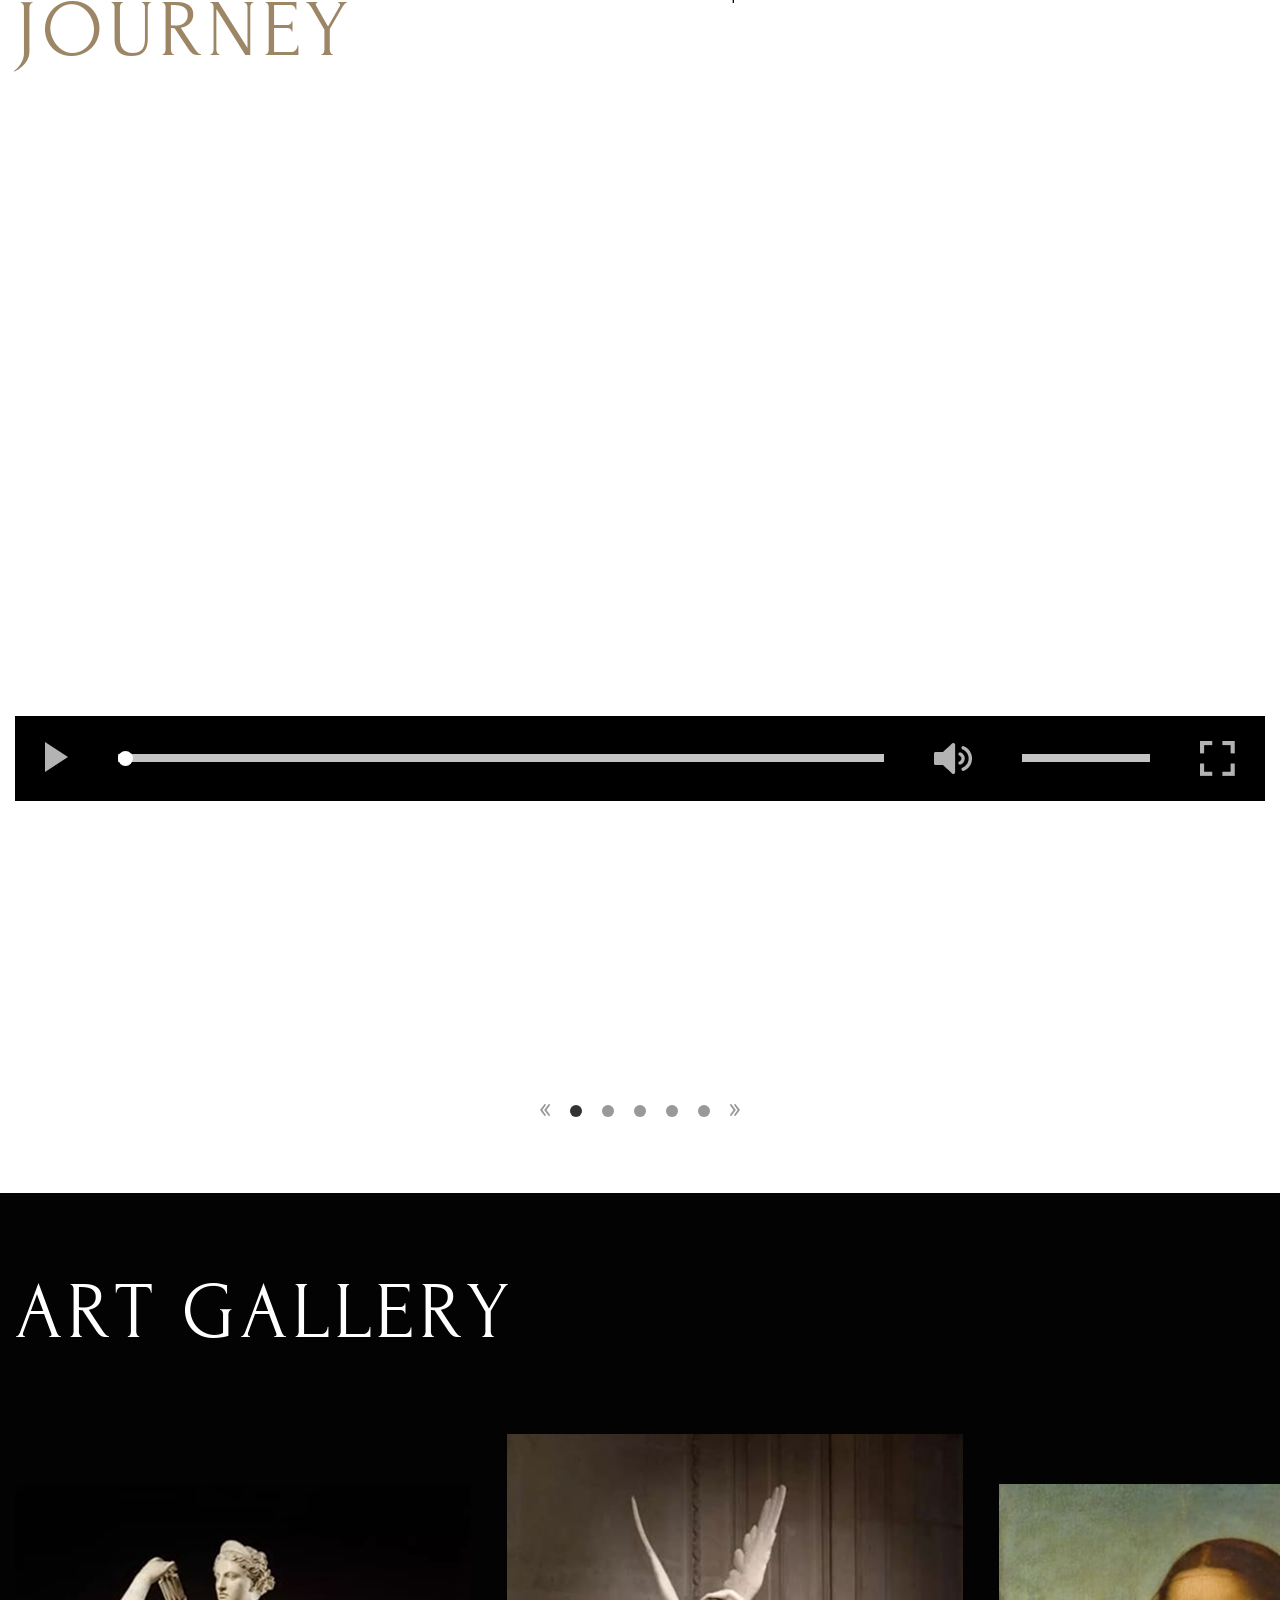
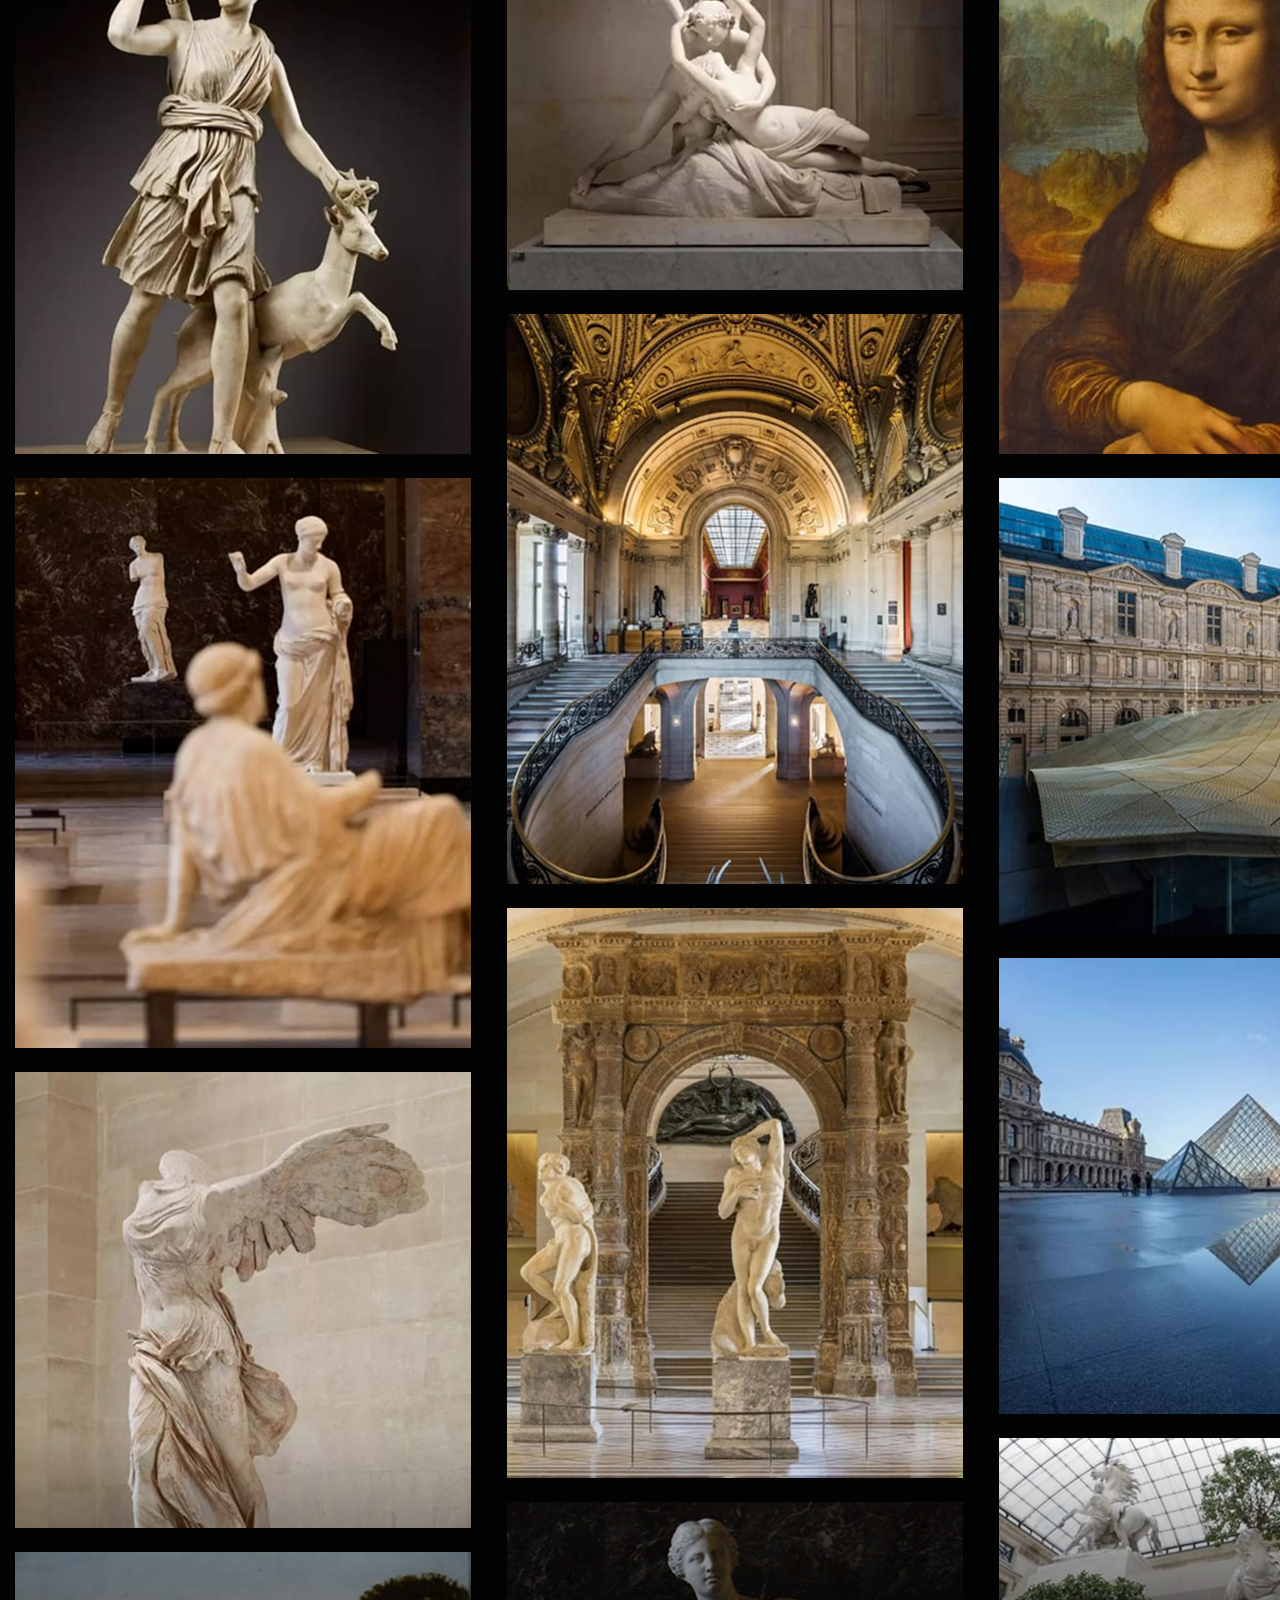
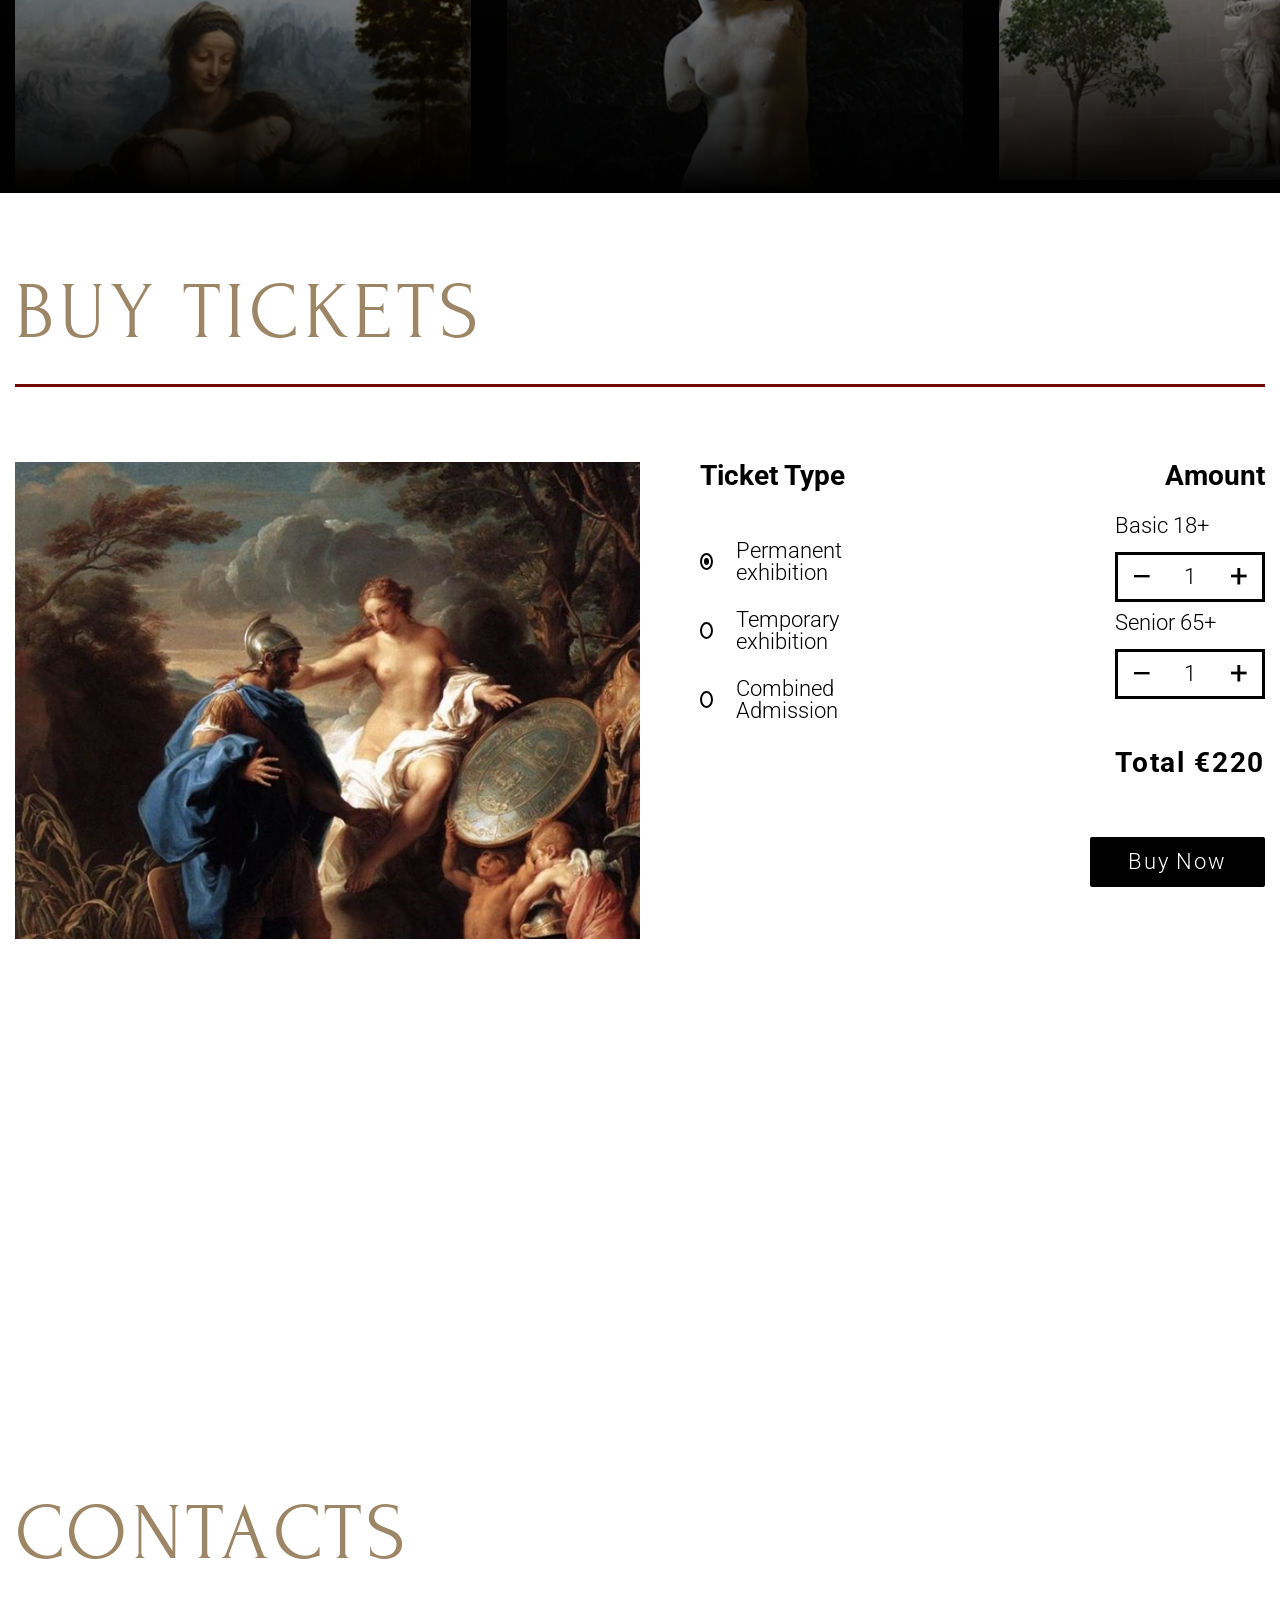
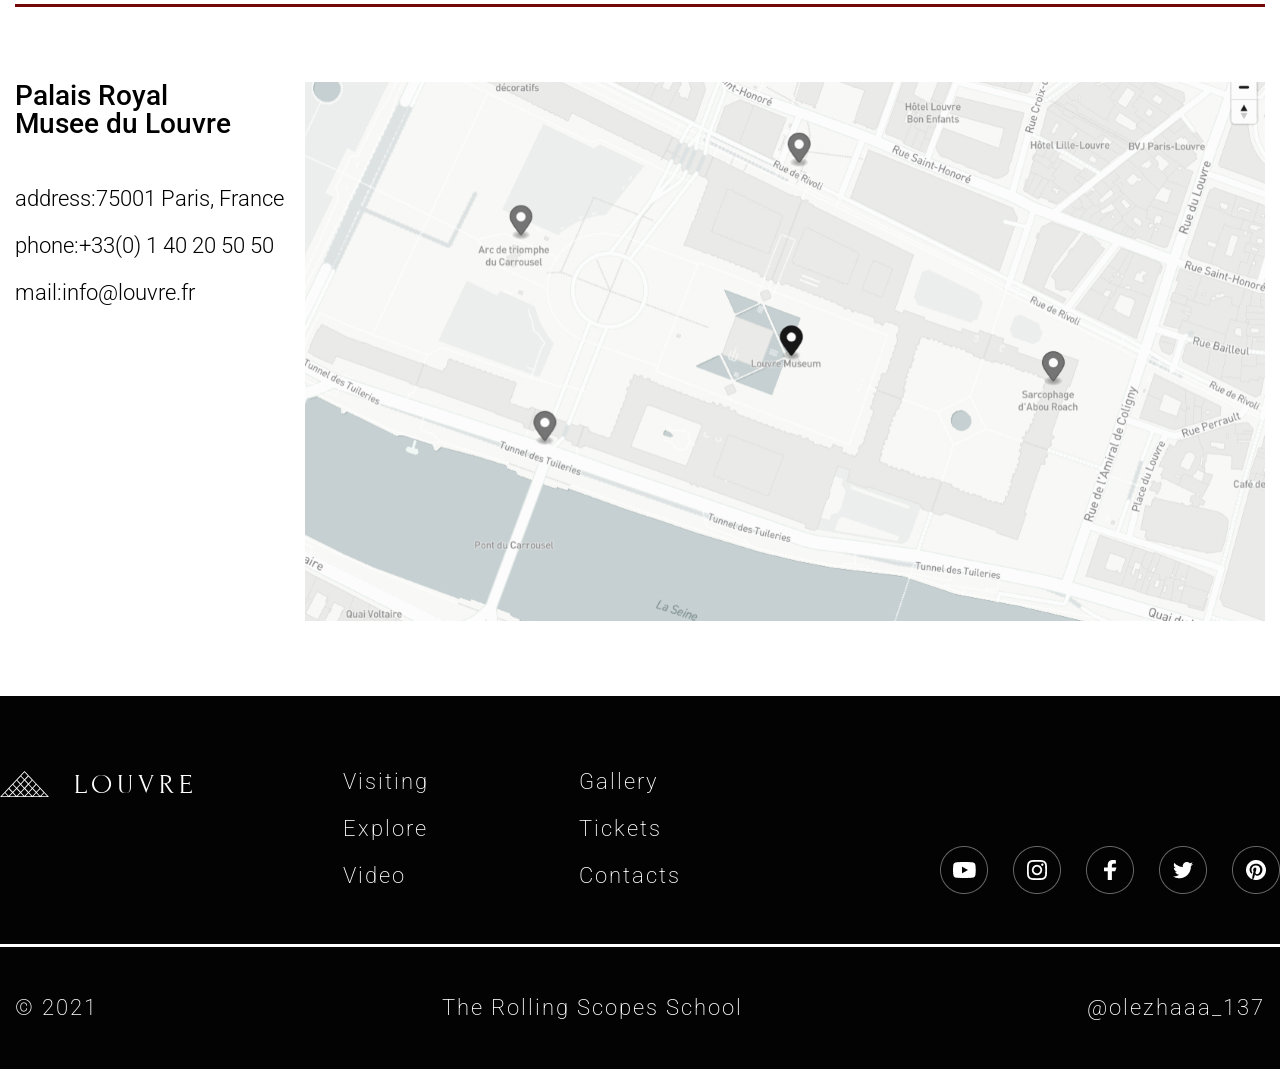
==== commit 9d7a751b: "feat: add final blocks" ====
--- a/index.html
+++ b/index.html
@@ -349,7 +349,37 @@
                 </div>
             </section>
         </main>
-        <footer class="footer">Я подвал</footer>
+        <footer class="footer">
+            <div class="footer__container _container">
+                <div class="footer__socialmedia">
+                    <div class="footer__label">Louvre</div>
+                    <nav class="footer__menu menu-footer">
+                        <ul class="menu-footer__body">
+                            <li class="menu-footer__element"><a href="">Visiting</a></li>
+                            <li class="menu-footer__element"><a href="">Explore</a></li>
+                            <li class="menu-footer__element"><a href="">Video</a></li>
+                            <li class="menu-footer__element"><a href="">Gallery</a></li>
+                            <li class="menu-footer__element"><a href="">Tickets</a></li>
+                            <li class="menu-footer__element"><a href="">Contacts</a></li>
+                        </ul>
+                    </nav>
+                    <div class="footer__icons icons-footer">
+                        <div class="icons-footer__element"><img src="./images/footer/icons/01.png" alt=""></div>
+                        <div class="icons-footer__element"><img src="./images/footer/icons/02.png" alt=""></div>
+                        <div class="icons-footer__element"><img src="./images/footer/icons/03.png" alt=""></div>
+                        <div class="icons-footer__element"><img src="./images/footer/icons/04.png" alt=""></div>
+                        <div class="icons-footer__element"><img src="./images/footer/icons/05.png" alt=""></div>
+                    </div>
+                </div>
+            </div>
+        </footer>
+        <div class="footer__rsschool rsschool-footer">
+            <div class="rsschool-footer__container _container">
+                <div class="rsschool-footer__year">&copy; 2021</div>
+                <div class="rsschool-footer__label">The Rolling Scopes School</div>
+                <div class="rsschool-footer__username">@olezhaaa_137</div>
+            </div>
+        </div>
     </div>
     
 </body>
--- a/css/style.css
+++ b/css/style.css
@@ -871,4 +871,90 @@
     width: 100%;
     height: 100%;
     object-fit: cover;
+}
+
+.footer {
+    background-color: #030303;
+    border-bottom: 3px solid white;
+}
+.footer__container {
+    padding: 75px 0 50px 0;
+}
+
+.footer__socialmedia {
+    display: flex;
+    align-items: flex-start;
+}
+.footer__label {
+    font-family: var(--second-family);
+    font-weight: 400;
+    font-size: 28px;
+    letter-spacing: 0.18em;
+    text-transform: uppercase;
+    color: #fff;
+    background: url(../images/header/icons/01.svg) 0 0 no-repeat;
+    display: flex;
+    align-items: center;
+    padding: 0 0 0 74px;
+    margin: 0 145px 0 0;
+}
+
+.footer__menu {
+}
+.menu-footer {
+    margin: 0 397px 0 0;
+}
+.menu-footer__body {
+    display: flex;
+    flex-direction: column;
+    flex-wrap: wrap;
+    max-height: 128px;
+    gap: 25px 150px;
+}
+.menu-footer__element {
+
+}
+.menu-footer__element a{
+    font-weight: 200;
+    color: #fff;
+    font-size: 22px;
+    letter-spacing: 0.09em;
+}
+.footer__icons {
+    display: flex;
+    padding: 75px 0 0 0;
+}
+.icons-footer {
+
+}
+.icons-footer__element {
+
+}
+.icons-footer__element:not(:last-child) {
+    margin-right: 25px;
+}
+
+.footer__rsschool {
+}
+.rsschool-footer {
+    background: #030303;
+    padding: 50px 0;
+}
+.rsschool-footer__container {
+    font-weight: 200;
+    font-size: 22px;
+    line-height: 100%;
+    letter-spacing: 0.09em;
+    color: #fff;
+
+    display: flex;
+    justify-content: space-between;
+    align-items: center;
+}
+
+.rsschool-footer__year {
+}
+.rsschool-footer__label {
+}
+.rsschool-footer__username {
 }
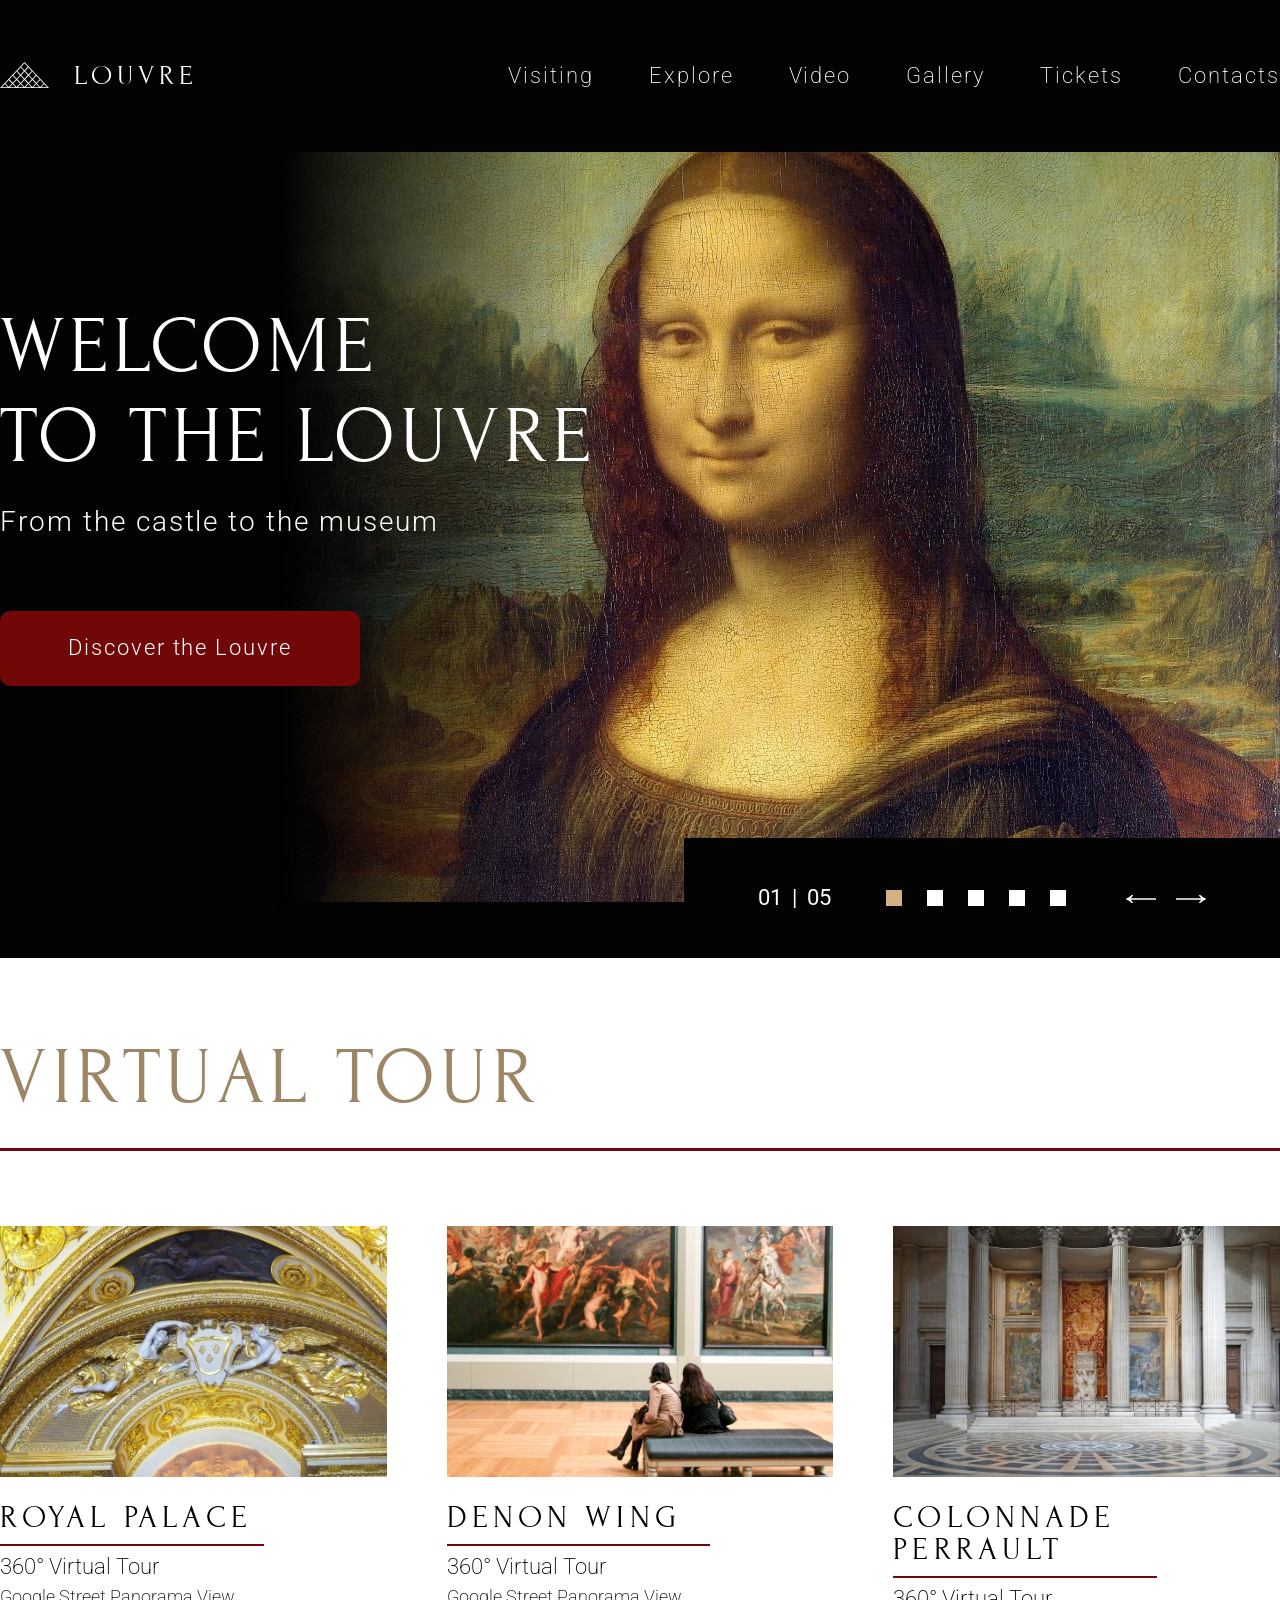
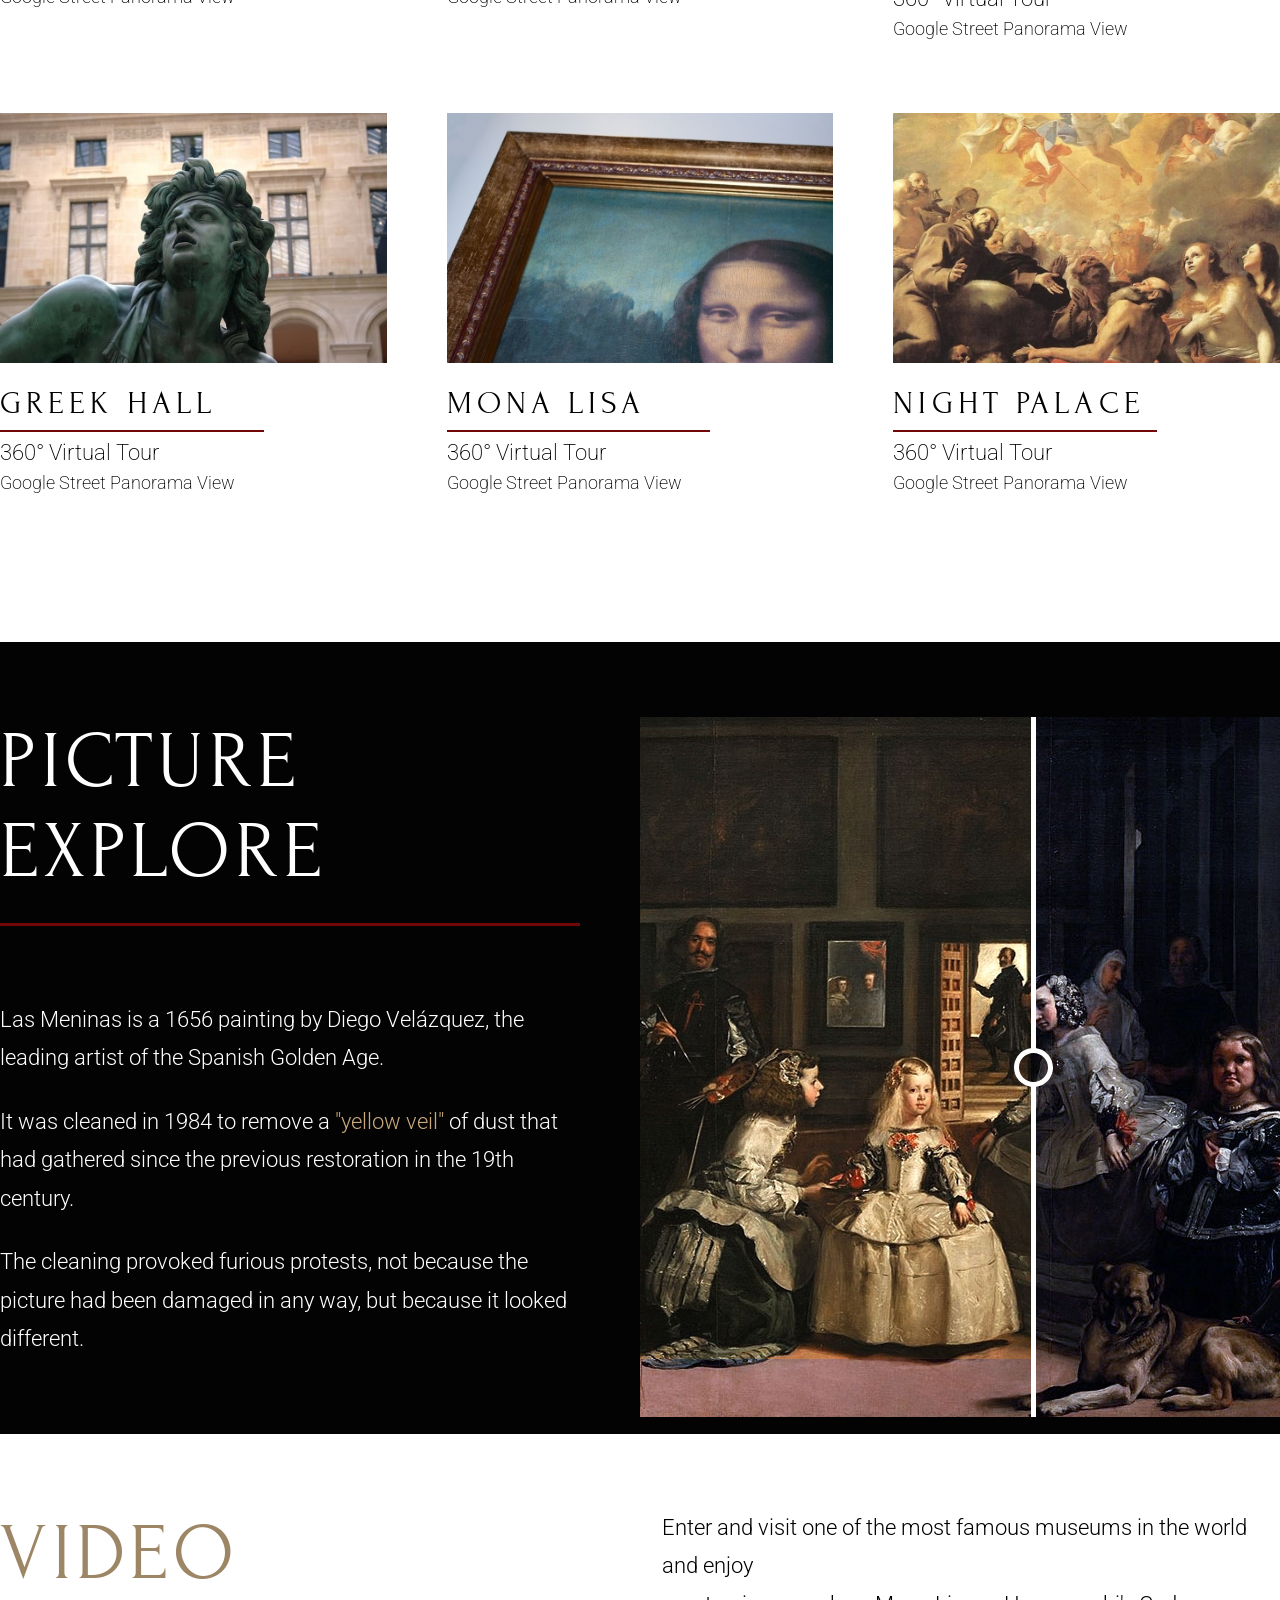
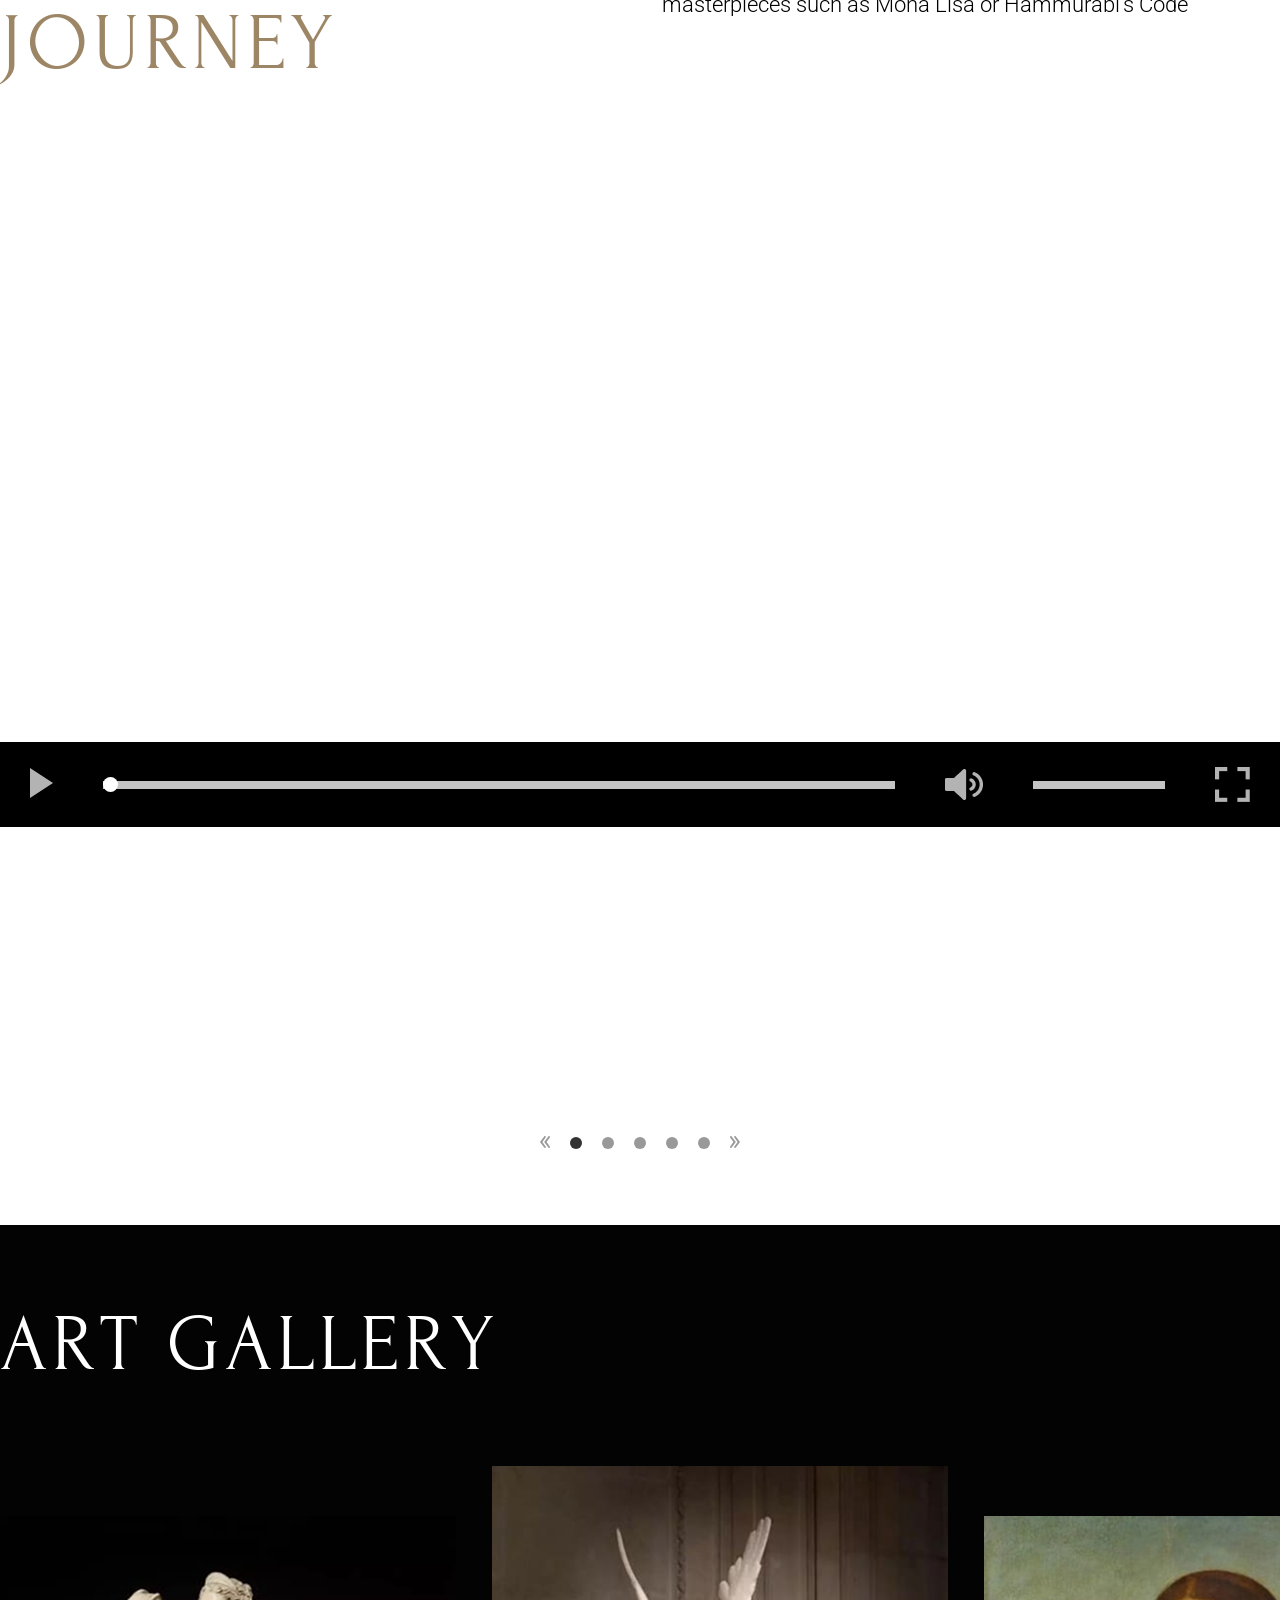
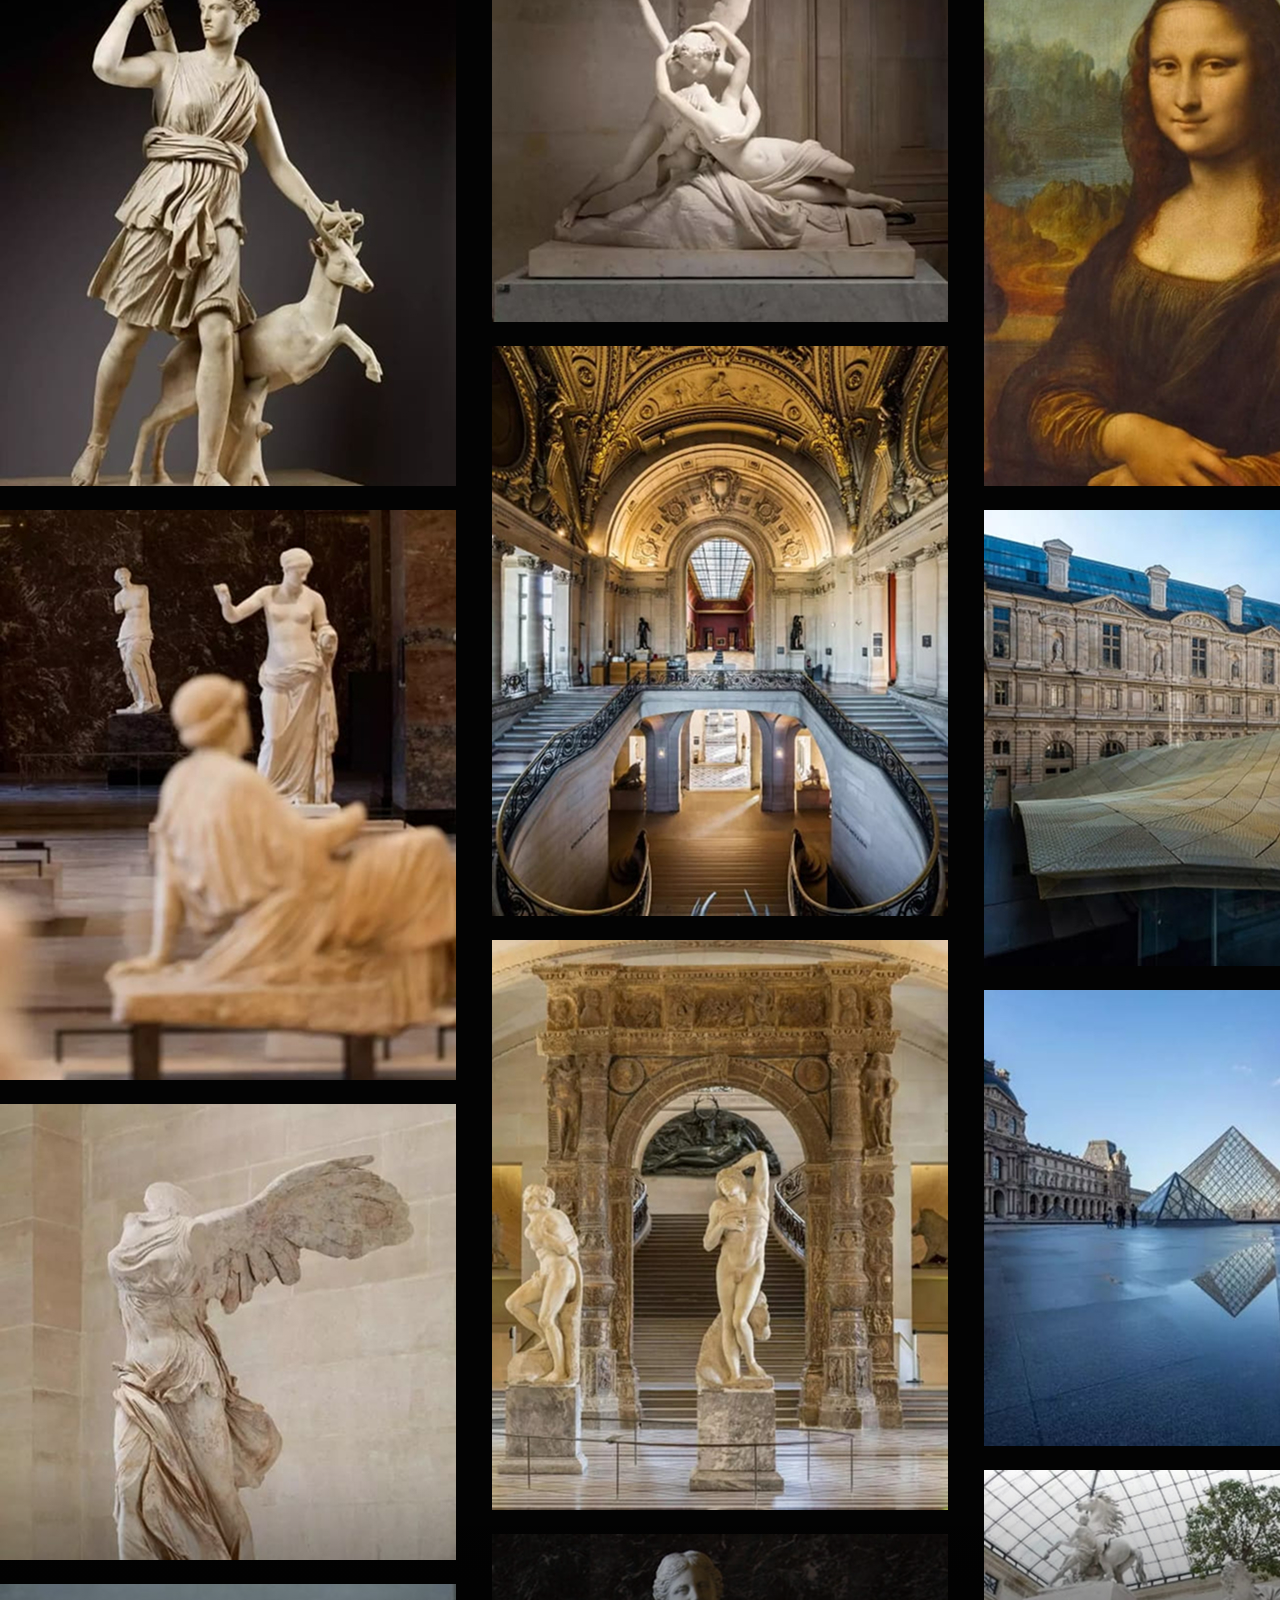
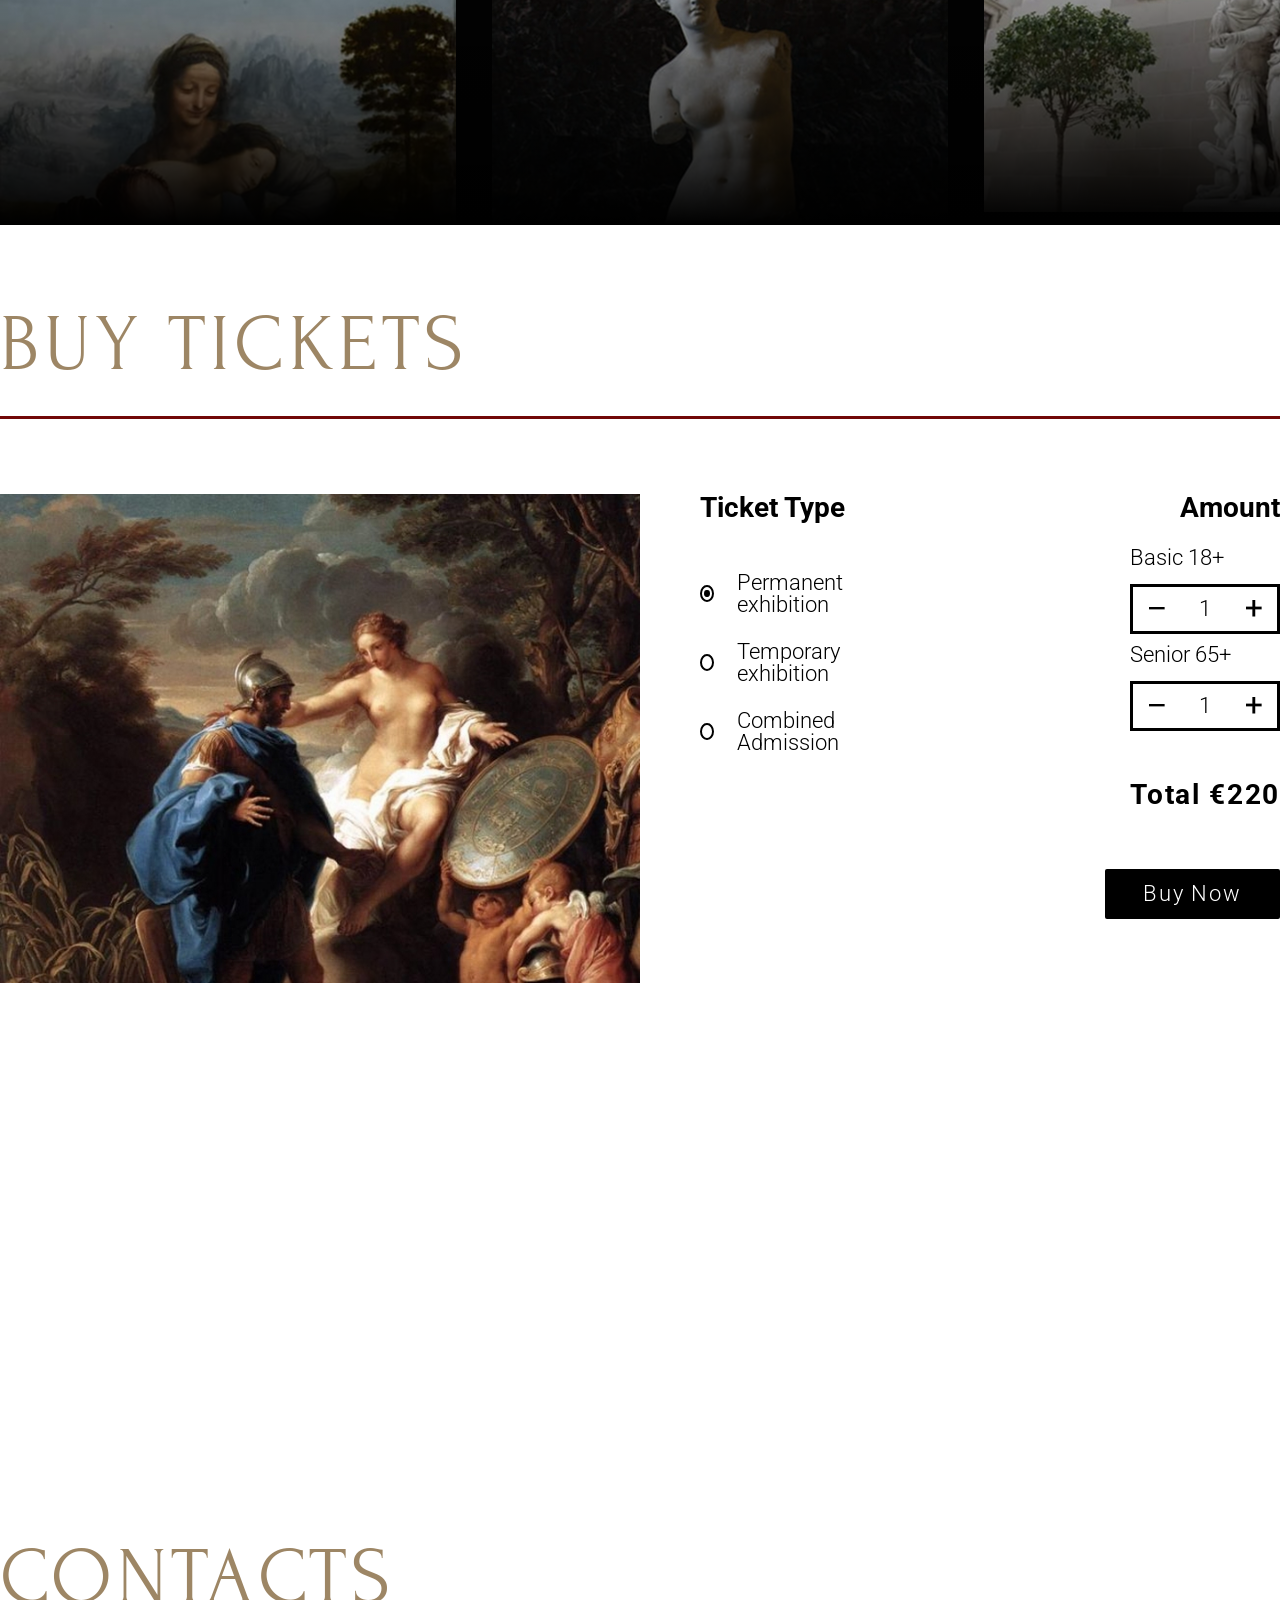
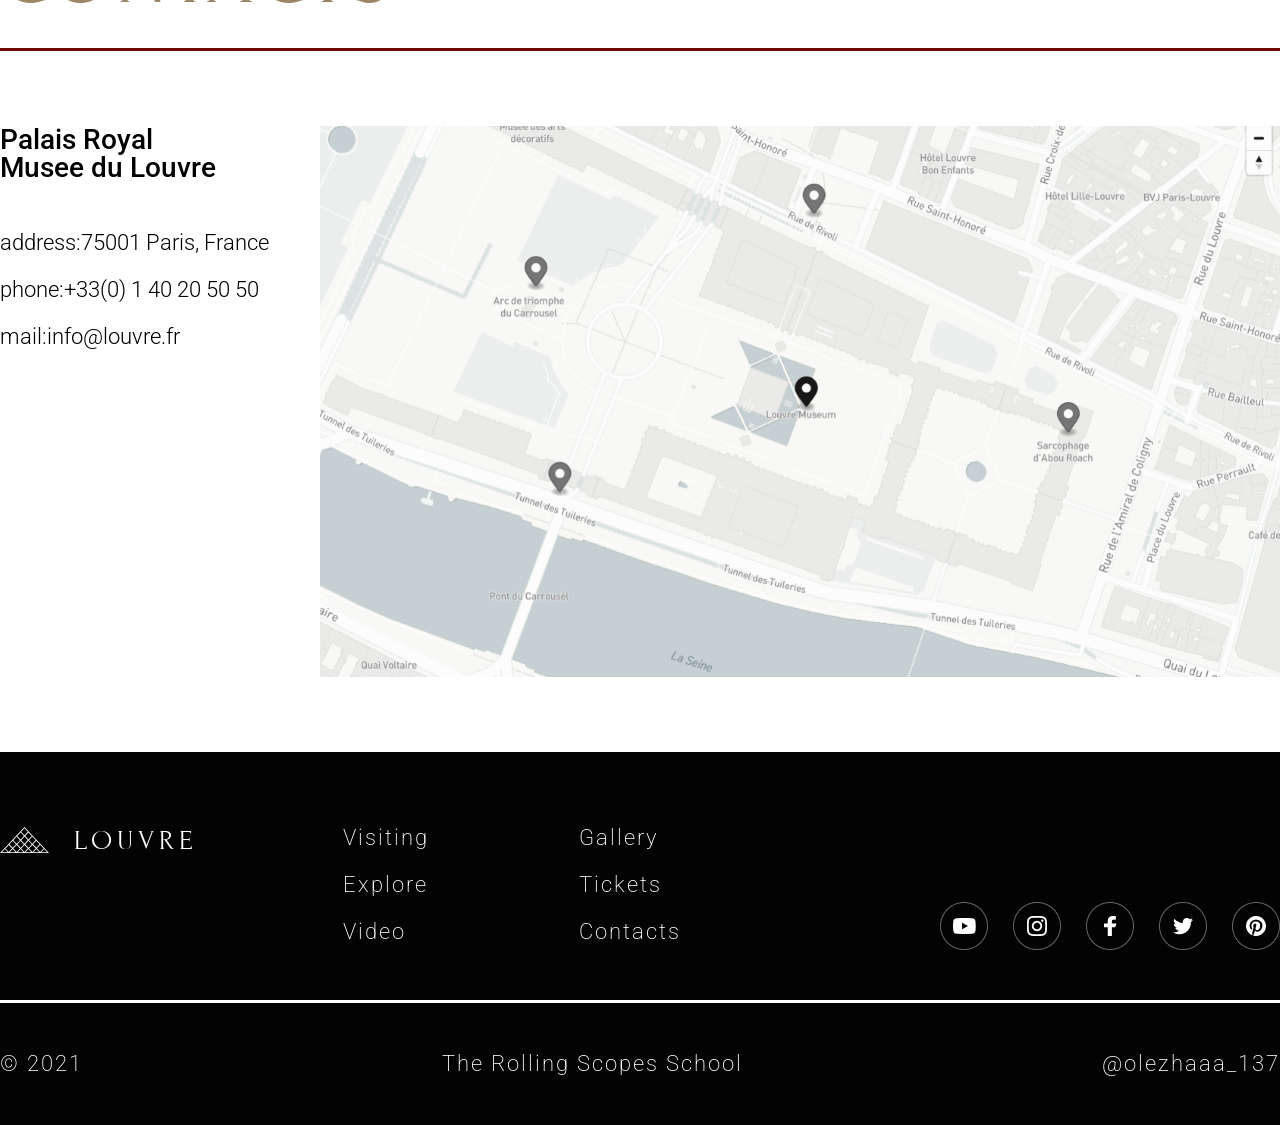
==== commit 9a0857a7: "feat: add some responsible behavior to some elements in header block" ====
--- a/index.html
+++ b/index.html
@@ -2,7 +2,7 @@
 <html lang="en">
 <head>
     <meta charset="UTF-8">
-    <meta name="viewport" content="width=1440, initial-scale=1.0">
+    <meta name="viewport" content="width=device-width, initial-scale=1.0">
     <link rel="stylesheet" href="./css/style.css">
     <title>museum</title>
 </head>
@@ -20,6 +20,7 @@
                         <li class="menu-header__item"><a href="" class="menu-header__link">Tickets</a></li>
                         <li class="menu-h   eader__item"><a href="" class="menu-header__link">Contacts</a></li>
                     </ul>
+                    <a href="" class="header-top__burger-button"><img src="./images/header/icons/burger.svg" alt=""></a>
                 </div>
             </div>
         </header>
--- a/css/style.css
+++ b/css/style.css
@@ -73,14 +73,21 @@
 
 body{
     font-family: var(--font-family);
+    
 }
 
 ._container {
     min-height: 100%;
     max-width: 1440px;
-    padding: 0 15px;
+
     margin: 0 auto;
-    box-sizing: content-box;
+
+}
+@media(max-width: 1024px){
+    ._container{
+        max-width: 984px;
+    }
+    
 }
 
 .wrapper {
@@ -88,6 +95,7 @@
     min-height: 100%;
     display: flex;
     flex-direction: column;
+    overflow-x: hidden;
 }
 
 ._ibg{
@@ -122,6 +130,12 @@
     background: #030303;
     padding: 62px 0;
 }
+@media (max-width: 1024px) {
+    .header-top {
+        background: #030303;
+        padding: 50px 0;
+    }
+}
 
 .header-top__container {
 }
@@ -148,6 +162,18 @@
     display: flex;
     align-items: center;
 }
+.header-top__burger-button{
+    display: none;
+}
+@media (max-width: 1024px) {
+    .menu-header {
+        display: none;
+       
+    }
+    .header-top__burger-button{
+        display: inline-block;
+    }
+}
 .menu-header__item {
 }
 .menu-header__item:not(:last-child) {
@@ -187,6 +213,11 @@
 .welcome__content {
     padding: 150px 0 272px 0;
     max-width: 598px;
+}
+@media (max-width: 1024px){
+    .welcome__content {
+        padding: 50px 0 192px 0;
+    }
 }
 .welcome__label {
     font-family: var(--second-family);
@@ -198,12 +229,28 @@
     color: #fff;
     margin: 0 0 25px 0;
 }
+@media (max-width: 1024px) {
+    .welcome__label {
+        font-size: 50px;
+        line-height: 180%;
+        letter-spacing: 0.1em;
+        text-transform: uppercase;
+        color: #fff;
+    }
+}
 .welcome__text {
     font-weight: 300;
     font-size: 28px;
     letter-spacing: 0.07em;
     color: #fff;
     margin: 0 0 75px 0;
+}
+@media (max-width: 1024px){
+    .welcome__text {
+        font-size: 24px;
+        letter-spacing: 0.08em;
+        margin: 0 0 50px 0;
+    }
 }
 .welcome__button {
     border-radius: 10px;
@@ -220,6 +267,16 @@
     letter-spacing: 0.09em;
     color: #fff;
     transition: all 0.2s ease 0s;
+}
+@media (max-width: 1024px){
+    .welcome__button {
+        max-width: 300px;
+        min-height: 60px;
+        padding: 0 45px;
+        letter-spacing: 0.1em;
+        transition: all 0.2s ease 0s;
+        white-space: nowrap;
+    }
 }
 .welcome__button:hover{
     background: #9d8665;
@@ -234,11 +291,23 @@
     padding: 0 74px;
     background: #030303;
 }
+@media (max-width:1024px) {
+    .welcome__slider {
+        width: calc(700/984*100%);
+        padding: 0 224px;
+        background: #030303;
+    }
+}
 .slider-welcome {
     display: flex;
     justify-content: center;
     align-items: center;
     text-align: center;
+}
+@media (max-width:1024px) {
+    .slider-welcome {
+        justify-content: flex-start;
+    }
 }
 .slider-welcome__slide-numbers{
     display: inline-flex;
@@ -249,6 +318,17 @@
     color: #fff;
     margin-right: 55px;
 }
+@media (max-width:1024px) {
+    .slider-welcome__slide-numbers{
+
+        font-weight: 400;
+        font-size: 20px;
+        line-height: 200%;
+
+
+        margin-right: 45px;
+    }
+}
 .slider-welcome__slide-numbers > *:not(:last-child){
     margin-right: 10px;
 }
@@ -259,6 +339,11 @@
 .slider-welcome__rectangles{
     display: flex;
     margin-right: 60px;
+}
+@media (max-width:1024px){
+    .slider-welcome__rectangles{
+        margin-right: 45px;
+    }
 }
 .slider-welcome__rectangles >*:not(:last-child){
     margin-right: 25px;
@@ -266,6 +351,11 @@
 .slider-welcome__rect {
     padding: 8px 8px;
     background-color: #fff;
+}
+@media (max-width:1024px){
+    .slider-welcome__rect{
+        padding: 6px 6px;
+    }
 }
 .slider-welcome__rect_cur {
     background-color: #d2b183;
@@ -298,6 +388,11 @@
     right: 0;
     z-index: 2;
     box-shadow: 0 4px 4px 0 #030303;
+}
+@media (max-width: 1024px) {
+    .welcome__background-image{
+        width: 71.13%;
+    }
 }
 .welcome__background-image img{
     max-width: 100%;
